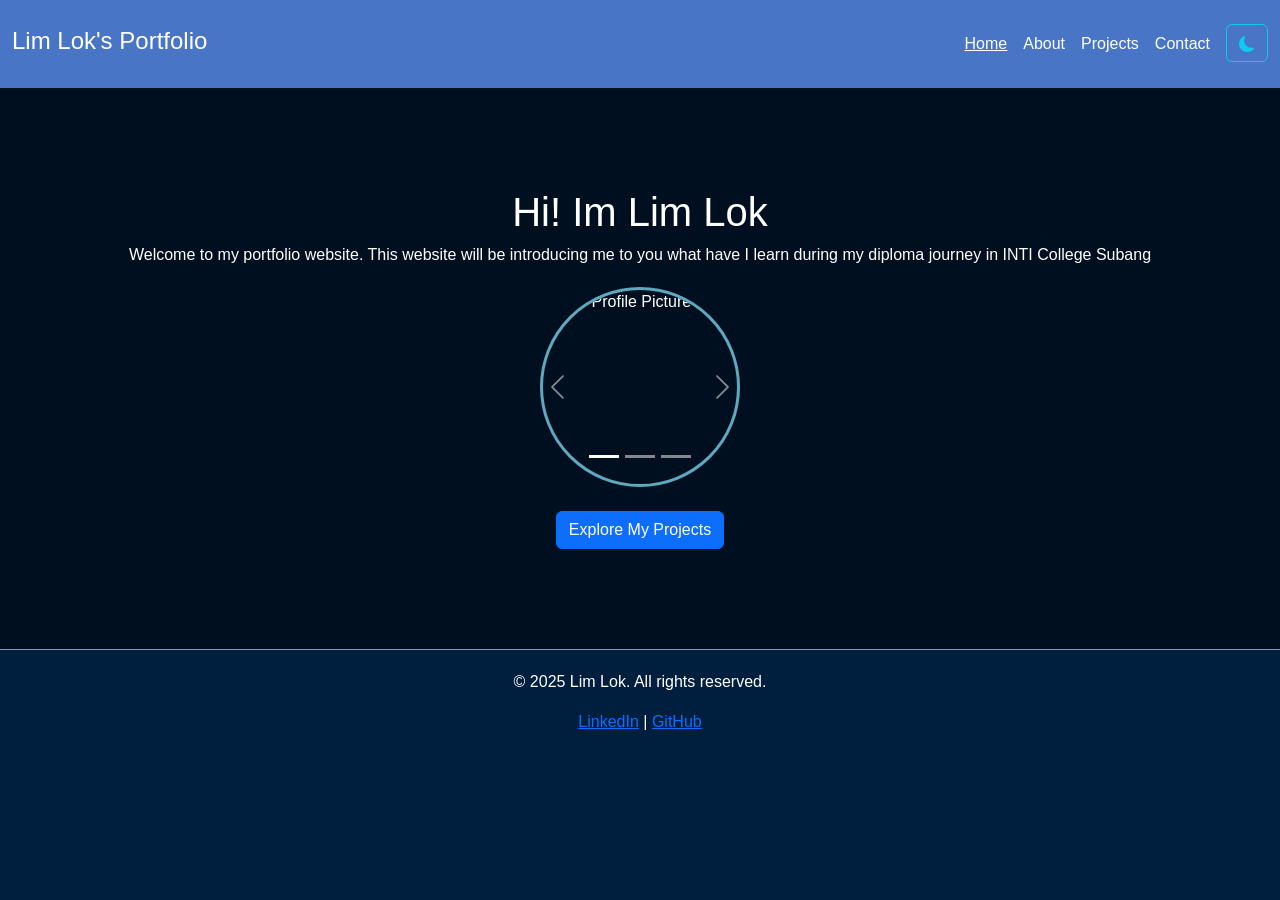
==== index.html @ db5917b4 "Website" ====
<!DOCTYPE html>
<html lang="en">
<head>
    <meta charset="UTF-8">
    <meta name="viewport" content="width=device-width, initial-scale=1.0">
    <title>Lim Lok - Portfolio</title>
    <link href="https://cdn.jsdelivr.net/npm/bootstrap@5.3.3/dist/css/bootstrap.min.css" rel="stylesheet">
    <link rel="stylesheet" href="css/styles.css">
</head>
<body>
    <header>
        <nav class="navbar navbar-expand-lg navbar-dark">
            <div class="container-fluid">
                <a class="navbar-brand" href="index.html"><p style="font-family: Impact, Haettenschweiler, 'Arial Narrow Bold', sans-serif; font-size: larger; margin-top:10px">Lim Lok's Portfolio</p></a>
                <button class="navbar-toggler" type="button" data-bs-toggle="collapse" data-bs-target="#navbarNav" aria-controls="navbarNav" aria-expanded="false" aria-label="Toggle navigation">
                    <span class="navbar-toggler-icon"></span>
                </button>
                <div class="collapse navbar-collapse" id="navbarNav">
                    <ul class="navbar-nav ms-auto">
                        <li class="nav-item"><a class="nav-link active" href="index.html"><u>Home</u></a></li>
                        <li class="nav-item"><a class="nav-link" href="about.html">About</a></li>
                        <li class="nav-item"><a class="nav-link" href="projects.html">Projects</a></li>
                        <li class="nav-item"><a class="nav-link" href="contact.html">Contact</a></li>
                        <li class="nav-item">
                            <button id="theme-toggle" class="btn btn-outline-info ms-2">
                                <svg class="theme-icon-sun" xmlns="http://www.w3.org/2000/svg" width="16" height="16" fill="currentColor" class="bi bi-sun-fill" viewBox="0 0 16 16">
                                    <path d="M8 12a4 4 0 1 0 0-8 4 4 0 0 0 0 8M8 0a.5.5 0 0 1 .5.5v2a.5.5 0 0 1-1 0v-2A.5.5 0 0 1 8 0m0 13a.5.5 0 0 1 .5.5v2a.5.5 0 0 1-1 0v-2A.5.5 0 0 1 8 13m-5-6.5a.5.5 0 0 1 .5-.5h2a.5.5 0 0 1 0 1h-2a.5.5 0 0 1-.5-.5m10 0a.5.5 0 0 1 .5-.5h2a.5.5 0 0 1 0 1h-2a.5.5 0 0 1-.5-.5m-10 5.196a.5.5 0 0 1 .5-.5h2a.5.5 0 0 1 0 1h-2a.5.5 0 0 1-.5-.5m10 0a.5.5 0 0 1 .5-.5h2a.5.5 0 0 1 0 1h-2a.5.5 0 0 1-.5-.5m-6.854-10.46a.5.5 0 0 1 .5-.5h2a.5.5 0 0 1 0 1h-2a.5.5 0 0 1-.5-.5m10 0a.5.5 0 0 1 .5-.5h2a.5.5 0 0 1 0 1h-2a.5.5 0 0 1-.5-.5"/>
                                </svg>
                                
                                <svg class="theme-icon-moon" xmlns="http://www.w3.org/2000/svg" width="16" height="16" fill="currentColor" class="bi bi-moon-fill" viewBox="0 0 16 16">
                                    <path d="M6 .278a.77.77 0 0 1 .08.858 7.2 7.2 0 0 0-.878 3.46c0 4.021 3.278 7.277 7.318 7.277.527 0 1.04-.055 1.533-.16a.79.79 0 0 1 .81.316.73.73 0 0 1-.031.893A8.35 8.35 0 0 1 8.344 16C3.734 16 0 12.286 0 7.71 0 4.266 2.114 1.312 5.124.06A.75.75 0 0 1 6 .278"/>
                                </svg>
                            </button>
                        </li>
                    </ul>
                </div>
            </div>
        </nav>
    </header>

    <main>
        <section class="hero text-center">
            <div class="container">
                <div class="typing-text">
                    <h1 class="text" style="color: white">Hi! Im Lim Lok</h1> 
                </div>

                <p style="color: white">Welcome to my portfolio website. This website will be introducing me to you what have I learn during my diploma journey in INTI College Subang</p>
                <div id="profileCarousel" class="carousel slide profile-carousel" data-bs-ride="carousel">
                    
                    <div class="carousel-indicators">
                        <button type="button" data-bs-target="#profileCarousel" data-bs-slide-to="0" class="active" aria-current="true" aria-label="Slide 1"></button>
                        <button type="button" data-bs-target="#profileCarousel" data-bs-slide-to="1" aria-label="Slide 2"></button>
                        <button type="button" data-bs-target="#profileCarousel" data-bs-slide-to="2" aria-label="Slide 3"></button>
                    </div>

                    <div class="carousel-inner">
                        <div class="carousel-item active">
                            <img src="https://i.imgur.com/SQGsjd0.jpeg" class="d-block w-100" alt="Profile Picture 1">
                        </div>
                        <div class="carousel-item">
                            <img src="https://i.imgur.com/09sN4PH.jpeg" class="d-block w-100" alt="Profile Picture 2">
                        </div>
                        <div class="carousel-item">
                            <img src="https://i.imgur.com/Ea6IGcU.jpeg" class="d-block w-100" alt="Profile Picture 3">
                        </div>
                    </div>
                    
                    <button class="carousel-control-prev" type="button" data-bs-target="#profileCarousel" data-bs-slide="prev">
                        <span class="carousel-control-prev-icon" aria-hidden="true"></span>
                        <span class="visually-hidden">Previous</span>
                    </button>
                    <button class="carousel-control-next" type="button" data-bs-target="#profileCarousel" data-bs-slide="next">
                        <span class="carousel-control-next-icon" aria-hidden="true"></span>
                        <span class="visually-hidden">Next</span>
                    </button>
                </div><br>
                <a href="projects.html" class="btn btn-primary">Explore My Projects</a>
            </div>
        </section>
    </main>

    <footer class="text-center">
        <p>&copy; 2025 Lim Lok. All rights reserved.</p>
        <a href="https://www.linkedin.com/in/lim-lok-90b892341/" target="_blank">LinkedIn</a> | <a href="https://github.com/ziczaczack" target="_blank">GitHub</a>
    </footer>

    <button id="back-to-top" class="btn btn-secondary">↑</button>

    <script src="https://cdn.jsdelivr.net/npm/bootstrap@5.3.3/dist/js/bootstrap.bundle.min.js"></script>
    <script src="js/script.js"></script>
</body>
</html>
---- css/styles.css ----
:root {
    --bg-color: #001F3F;
    --text-color: rgb(255, 255, 255);
    --accent-color: #5fa8be; 
    --card-border: 1px solid var(--accent-color);
    --nav-color: #4975c7;
}

body.light-mode {
    --bg-color: #8fbbcf; 
    --text-color: #000405; 
    --accent-color: #7e529e; 
    --card-border: #DDDDDD; 
    --nav-color: #a9bbdd;
}

/* Global Styles */
body {
    background-color: var(--bg-color); 
    color: var(--text-color);
    font-family: 'Roboto', sans-serif;
    margin: 0;
    padding: 0;
}

.navbar {
    background-color: var(--nav-color);
}

.navbar-brand {
    color: var(--text-color); 
}

.nav-link {
    color: var(--text-color); 
    transition: color 0.3s;
}

.nav-link:hover {
    color: var(--accent-color);
}

/* Theme Toggle Button */
#theme-toggle svg {
    width: 1em;
    height: 1em;
    vertical-align: middle;
}

.theme-icon-sun {
    display: none;
}
.theme-icon-moon {
    display: inline-block;
}


body.light-mode .theme-icon-sun {
    display: inline-block; 
}
body.light-mode .theme-icon-moon {
    display: none; 
}

/* Hero Section */
.hero {
    background: linear-gradient(rgba(0, 0, 0, 0.5), rgba(0, 0, 0, 0.5)), url('https://wallpapers.com/images/featured/cyber-background-qrvi98v4g2ezuomr.jpg') no-repeat center center/cover; 
    padding: 100px 0;
    animation: fadeIn 1s ease-in;
}

@keyframes fadeIn {
    from { opacity: 0; }
    to { opacity: 1; }
}

.hero h1 {
    display: inline-block; 
}

/* Typing Animation */
.text {
    display: inline-block; 
    font-size: 2.5rem;
    height: 2.5rem; 
    width: 100%;
    white-space: nowrap;
    overflow: hidden;
    animation: typing 2s steps(15), cursor .4s step-end infinite alternate;
}

@keyframes cursor {
    50% { border-color: transparent; }
}

@keyframes typing {
    from { width: 0 }
}

.profile-carousel {
    width: 200px; 
    height: 200px;
    margin-top: 20px;
    
    margin-left: auto;
    margin-right: auto;

    border-radius: 50%; 
    overflow: hidden; 
    border: 3px solid var(--accent-color); 
}


/*About card styles*/
.card {
    color: var(--text-color);
    background-color: var(--bg-color);
    border: 1px solid var(--accent-color);
    transition: transform 0.3s, box-shadow 0.3s;
}

.card:hover {
    transform: scale(1.05);
    box-shadow: 0 0 10px var(--accent-color);
}

.skill-icons {
    margin-top: 15px;  
}

.skill-icons img {
    height: 35px;        
    width: auto;        
    margin-right: 15px;  
    margin-bottom: 10px; 
    
    transition: transform 0.2s ease; 
}

.skill-icons img:hover {
    transform: scale(1.15); 
}

/* Projects Grid */
.projects .row {
    display: grid;
    grid-template-columns: repeat(auto-fit, minmax(250px, 1fr));
    gap: 20px;
}

/* Resume Section */
.resume-iframe-container {
    border: 1px solid var(--accent-color);
    border-radius: 5px;
    height: 600px;
    overflow: hidden; 
}

.resume-iframe-container iframe {
    width: 100%;
    height: 100%;
    border: none;
}


/* Footer */
footer {
    background-color: var(--bg-color);
    padding: 20px;
    border-top: 1px solid var(--accent-color);
}

/* Back to Top Button */
#back-to-top {
    position: fixed;
    bottom: 20px;
    right: 20px;
    background-color: var(--accent-color);
    color: var(--bg-color);
    opacity: 0;
    visibility: hidden;
    transition: opacity 0.5s, visibility 0.5s;
}

#back-to-top.show {
    opacity: 1;
    visibility: visible;
}
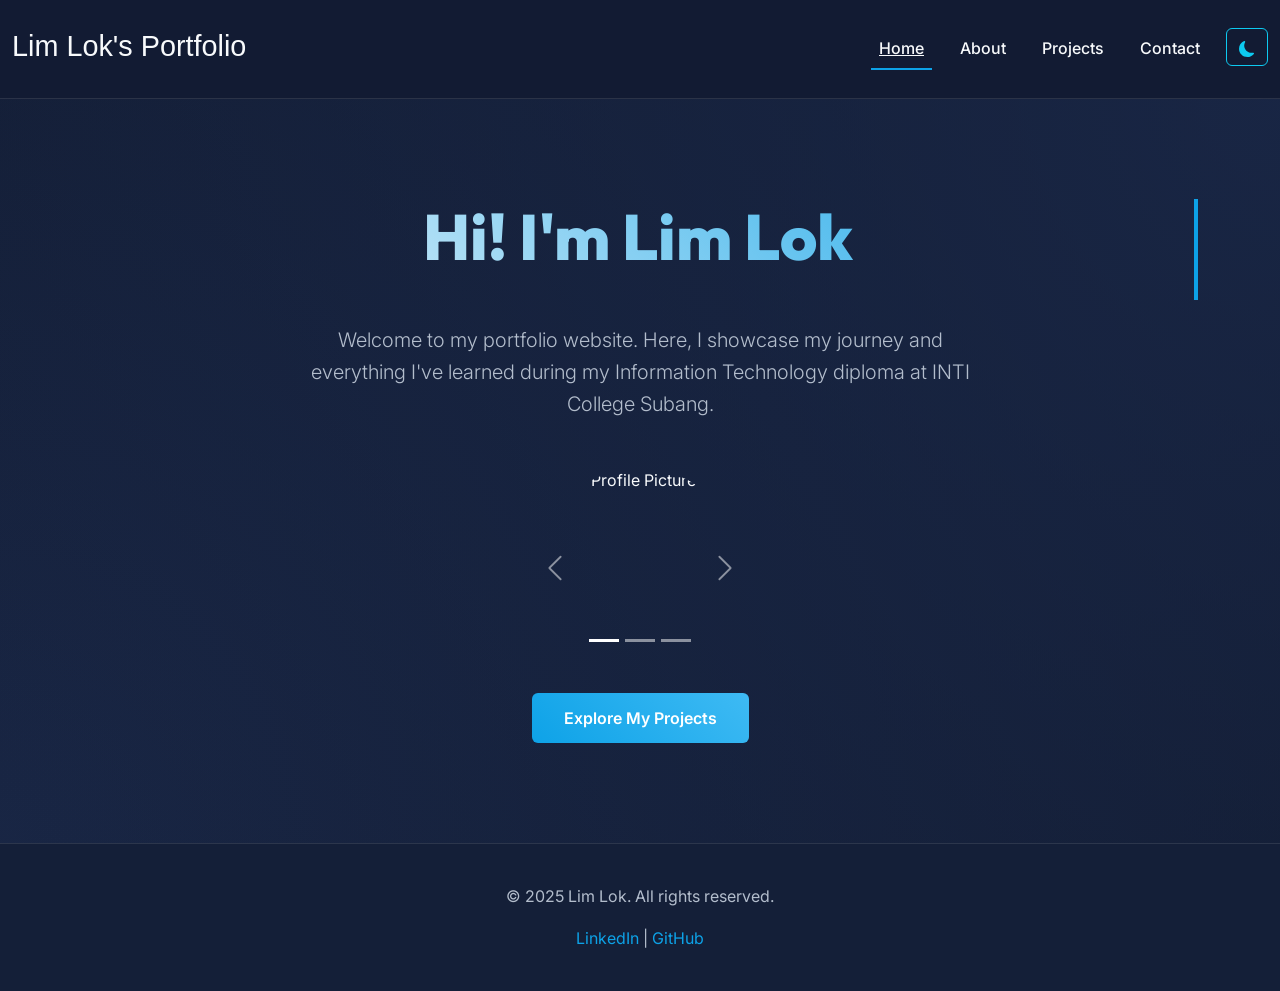
==== commit 7694184c: "Enhanced" ====
--- a/index.html
+++ b/index.html
@@ -1,18 +1,30 @@
 <!DOCTYPE html>
 <html lang="en">
+
 <head>
     <meta charset="UTF-8">
     <meta name="viewport" content="width=device-width, initial-scale=1.0">
     <title>Lim Lok - Portfolio</title>
+    <link rel="preconnect" href="https://fonts.googleapis.com">
+    <link rel="preconnect" href="https://fonts.gstatic.com" crossorigin>
+    <link
+        href="https://fonts.googleapis.com/css2?family=Inter:wght@400;500;600&family=Outfit:wght@400;600;700&display=swap"
+        rel="stylesheet">
     <link href="https://cdn.jsdelivr.net/npm/bootstrap@5.3.3/dist/css/bootstrap.min.css" rel="stylesheet">
     <link rel="stylesheet" href="css/styles.css">
 </head>
+
 <body>
     <header>
         <nav class="navbar navbar-expand-lg navbar-dark">
             <div class="container-fluid">
-                <a class="navbar-brand" href="index.html"><p style="font-family: Impact, Haettenschweiler, 'Arial Narrow Bold', sans-serif; font-size: larger; margin-top:10px">Lim Lok's Portfolio</p></a>
-                <button class="navbar-toggler" type="button" data-bs-toggle="collapse" data-bs-target="#navbarNav" aria-controls="navbarNav" aria-expanded="false" aria-label="Toggle navigation">
+                <a class="navbar-brand" href="index.html">
+                    <p
+                        style="font-family: Impact, Haettenschweiler, 'Arial Narrow Bold', sans-serif; font-size: larger; margin-top:10px">
+                        Lim Lok's Portfolio</p>
+                </a>
+                <button class="navbar-toggler" type="button" data-bs-toggle="collapse" data-bs-target="#navbarNav"
+                    aria-controls="navbarNav" aria-expanded="false" aria-label="Toggle navigation">
                     <span class="navbar-toggler-icon"></span>
                 </button>
                 <div class="collapse navbar-collapse" id="navbarNav">
@@ -23,12 +35,16 @@
                         <li class="nav-item"><a class="nav-link" href="contact.html">Contact</a></li>
                         <li class="nav-item">
                             <button id="theme-toggle" class="btn btn-outline-info ms-2">
-                                <svg class="theme-icon-sun" xmlns="http://www.w3.org/2000/svg" width="16" height="16" fill="currentColor" class="bi bi-sun-fill" viewBox="0 0 16 16">
-                                    <path d="M8 12a4 4 0 1 0 0-8 4 4 0 0 0 0 8M8 0a.5.5 0 0 1 .5.5v2a.5.5 0 0 1-1 0v-2A.5.5 0 0 1 8 0m0 13a.5.5 0 0 1 .5.5v2a.5.5 0 0 1-1 0v-2A.5.5 0 0 1 8 13m-5-6.5a.5.5 0 0 1 .5-.5h2a.5.5 0 0 1 0 1h-2a.5.5 0 0 1-.5-.5m10 0a.5.5 0 0 1 .5-.5h2a.5.5 0 0 1 0 1h-2a.5.5 0 0 1-.5-.5m-10 5.196a.5.5 0 0 1 .5-.5h2a.5.5 0 0 1 0 1h-2a.5.5 0 0 1-.5-.5m10 0a.5.5 0 0 1 .5-.5h2a.5.5 0 0 1 0 1h-2a.5.5 0 0 1-.5-.5m-6.854-10.46a.5.5 0 0 1 .5-.5h2a.5.5 0 0 1 0 1h-2a.5.5 0 0 1-.5-.5m10 0a.5.5 0 0 1 .5-.5h2a.5.5 0 0 1 0 1h-2a.5.5 0 0 1-.5-.5"/>
+                                <svg class="theme-icon-sun" xmlns="http://www.w3.org/2000/svg" width="16" height="16"
+                                    fill="currentColor" class="bi bi-sun-fill" viewBox="0 0 16 16">
+                                    <path
+                                        d="M8 12a4 4 0 1 0 0-8 4 4 0 0 0 0 8M8 0a.5.5 0 0 1 .5.5v2a.5.5 0 0 1-1 0v-2A.5.5 0 0 1 8 0m0 13a.5.5 0 0 1 .5.5v2a.5.5 0 0 1-1 0v-2A.5.5 0 0 1 8 13m-5-6.5a.5.5 0 0 1 .5-.5h2a.5.5 0 0 1 0 1h-2a.5.5 0 0 1-.5-.5m10 0a.5.5 0 0 1 .5-.5h2a.5.5 0 0 1 0 1h-2a.5.5 0 0 1-.5-.5m-10 5.196a.5.5 0 0 1 .5-.5h2a.5.5 0 0 1 0 1h-2a.5.5 0 0 1-.5-.5m10 0a.5.5 0 0 1 .5-.5h2a.5.5 0 0 1 0 1h-2a.5.5 0 0 1-.5-.5m-6.854-10.46a.5.5 0 0 1 .5-.5h2a.5.5 0 0 1 0 1h-2a.5.5 0 0 1-.5-.5m10 0a.5.5 0 0 1 .5-.5h2a.5.5 0 0 1 0 1h-2a.5.5 0 0 1-.5-.5" />
                                 </svg>
-                                
-                                <svg class="theme-icon-moon" xmlns="http://www.w3.org/2000/svg" width="16" height="16" fill="currentColor" class="bi bi-moon-fill" viewBox="0 0 16 16">
-                                    <path d="M6 .278a.77.77 0 0 1 .08.858 7.2 7.2 0 0 0-.878 3.46c0 4.021 3.278 7.277 7.318 7.277.527 0 1.04-.055 1.533-.16a.79.79 0 0 1 .81.316.73.73 0 0 1-.031.893A8.35 8.35 0 0 1 8.344 16C3.734 16 0 12.286 0 7.71 0 4.266 2.114 1.312 5.124.06A.75.75 0 0 1 6 .278"/>
+
+                                <svg class="theme-icon-moon" xmlns="http://www.w3.org/2000/svg" width="16" height="16"
+                                    fill="currentColor" class="bi bi-moon-fill" viewBox="0 0 16 16">
+                                    <path
+                                        d="M6 .278a.77.77 0 0 1 .08.858 7.2 7.2 0 0 0-.878 3.46c0 4.021 3.278 7.277 7.318 7.277.527 0 1.04-.055 1.533-.16a.79.79 0 0 1 .81.316.73.73 0 0 1-.031.893A8.35 8.35 0 0 1 8.344 16C3.734 16 0 12.286 0 7.71 0 4.266 2.114 1.312 5.124.06A.75.75 0 0 1 6 .278" />
                                 </svg>
                             </button>
                         </li>
@@ -41,17 +57,21 @@
     <main>
         <section class="hero text-center">
             <div class="container">
-                <div class="typing-text">
-                    <h1 class="text" style="color: white">Hi! Im Lim Lok</h1> 
+                <div class="typing-text mb-4">
+                    <h1 class="display-3">Hi! I'm Lim Lok</h1>
                 </div>
 
-                <p style="color: white">Welcome to my portfolio website. This website will be introducing me to you what have I learn during my diploma journey in INTI College Subang</p>
+                <p class="lead mb-5">Welcome to my portfolio website. Here, I showcase my journey and everything I've
+                    learned during my Information Technology diploma at INTI College Subang.</p>
                 <div id="profileCarousel" class="carousel slide profile-carousel" data-bs-ride="carousel">
-                    
+
                     <div class="carousel-indicators">
-                        <button type="button" data-bs-target="#profileCarousel" data-bs-slide-to="0" class="active" aria-current="true" aria-label="Slide 1"></button>
-                        <button type="button" data-bs-target="#profileCarousel" data-bs-slide-to="1" aria-label="Slide 2"></button>
-                        <button type="button" data-bs-target="#profileCarousel" data-bs-slide-to="2" aria-label="Slide 3"></button>
+                        <button type="button" data-bs-target="#profileCarousel" data-bs-slide-to="0" class="active"
+                            aria-current="true" aria-label="Slide 1"></button>
+                        <button type="button" data-bs-target="#profileCarousel" data-bs-slide-to="1"
+                            aria-label="Slide 2"></button>
+                        <button type="button" data-bs-target="#profileCarousel" data-bs-slide-to="2"
+                            aria-label="Slide 3"></button>
                     </div>
 
                     <div class="carousel-inner">
@@ -65,12 +85,14 @@
                             <img src="https://i.imgur.com/Ea6IGcU.jpeg" class="d-block w-100" alt="Profile Picture 3">
                         </div>
                     </div>
-                    
-                    <button class="carousel-control-prev" type="button" data-bs-target="#profileCarousel" data-bs-slide="prev">
+
+                    <button class="carousel-control-prev" type="button" data-bs-target="#profileCarousel"
+                        data-bs-slide="prev">
                         <span class="carousel-control-prev-icon" aria-hidden="true"></span>
                         <span class="visually-hidden">Previous</span>
                     </button>
-                    <button class="carousel-control-next" type="button" data-bs-target="#profileCarousel" data-bs-slide="next">
+                    <button class="carousel-control-next" type="button" data-bs-target="#profileCarousel"
+                        data-bs-slide="next">
                         <span class="carousel-control-next-icon" aria-hidden="true"></span>
                         <span class="visually-hidden">Next</span>
                     </button>
@@ -82,7 +104,8 @@
 
     <footer class="text-center">
         <p>&copy; 2025 Lim Lok. All rights reserved.</p>
-        <a href="https://www.linkedin.com/in/lim-lok-90b892341/" target="_blank">LinkedIn</a> | <a href="https://github.com/ziczaczack" target="_blank">GitHub</a>
+        <a href="https://www.linkedin.com/in/lim-lok-90b892341/" target="_blank">LinkedIn</a> | <a
+            href="https://github.com/ziczaczack" target="_blank">GitHub</a>
     </footer>
 
     <button id="back-to-top" class="btn btn-secondary">↑</button>
@@ -90,4 +113,5 @@
     <script src="https://cdn.jsdelivr.net/npm/bootstrap@5.3.3/dist/js/bootstrap.bundle.min.js"></script>
     <script src="js/script.js"></script>
 </body>
+
 </html>
--- a/css/styles.css
+++ b/css/styles.css
@@ -1,43 +1,116 @@
 :root {
-    --bg-color: #001F3F;
-    --text-color: rgb(255, 255, 255);
-    --accent-color: #5fa8be; 
-    --card-border: 1px solid var(--accent-color);
-    --nav-color: #4975c7;
+    /* Color Palette - Dark Mode (Default) */
+    --bg-primary: hsl(222, 47%, 11%);
+    --bg-secondary: hsl(222, 47%, 15%);
+    --bg-accent: hsla(222, 47%, 20%, 0.8);
+
+    --text-primary: hsl(210, 40%, 98%);
+    --text-secondary: hsl(215, 20%, 75%);
+
+    --accent: hsl(199, 89%, 48%);
+    --accent-glow: hsla(199, 89%, 48%, 0.5);
+
+    --glass-bg: hsla(222, 47%, 15%, 0.7);
+    --glass-border: hsla(210, 40%, 98%, 0.1);
+
+    --card-shadow: 0 8px 32px 0 rgba(0, 0, 0, 0.37);
+    --transition: all 0.3s cubic-bezier(0.4, 0, 0.2, 1);
 }
 
 body.light-mode {
-    --bg-color: #8fbbcf; 
-    --text-color: #000405; 
-    --accent-color: #7e529e; 
-    --card-border: #DDDDDD; 
-    --nav-color: #a9bbdd;
+    --bg-primary: hsl(210, 40%, 98%);
+    --bg-secondary: hsl(210, 40%, 95%);
+    --bg-accent: hsla(210, 40%, 90%, 0.8);
+
+    --text-primary: hsl(222, 47%, 11%);
+    --text-secondary: hsl(222, 47%, 25%);
+
+    --accent: hsl(262, 52%, 47%);
+    --accent-glow: hsla(262, 52%, 47%, 0.3);
+
+    --glass-bg: hsla(210, 40%, 98%, 0.7);
+    --glass-border: hsla(222, 47%, 11%, 0.1);
+
+    --card-shadow: 0 8px 32px 0 rgba(31, 38, 135, 0.1);
 }
 
 /* Global Styles */
 body {
-    background-color: var(--bg-color); 
-    color: var(--text-color);
-    font-family: 'Roboto', sans-serif;
+    background-color: var(--bg-primary);
+    color: var(--text-primary);
+    font-family: 'Inter', sans-serif;
+    line-height: 1.6;
     margin: 0;
     padding: 0;
 }
 
+.glass-panel {
+    background: var(--glass-bg);
+    backdrop-filter: blur(10px);
+    -webkit-backdrop-filter: blur(10px);
+    border: 1px solid var(--glass-border);
+    border-radius: 20px;
+    box-shadow: var(--card-shadow);
+}
+
+.text-gradient {
+    background: linear-gradient(45deg, var(--text-primary), var(--accent));
+    -webkit-background-clip: text;
+    background-clip: text;
+    -webkit-text-fill-color: transparent;
+}
+
+h1,
+h2,
+h3,
+h4,
+h5,
+h6 {
+    font-family: 'Outfit', sans-serif;
+    font-weight: 700;
+}
+
 .navbar {
-    background-color: var(--nav-color);
+    background-color: var(--glass-bg);
+    backdrop-filter: blur(10px);
+    -webkit-backdrop-filter: blur(10px);
+    border-bottom: 1px solid var(--glass-border);
+    position: sticky;
+    top: 0;
+    z-index: 1000;
 }
 
 .navbar-brand {
-    color: var(--text-color); 
+    color: var(--text-primary) !important;
+    font-size: 1.5rem;
 }
 
 .nav-link {
-    color: var(--text-color); 
-    transition: color 0.3s;
+    color: var(--text-primary) !important;
+    font-weight: 500;
+    margin: 0 10px;
+    position: relative;
+    transition: var(--transition);
+}
+
+.nav-link::after {
+    content: '';
+    position: absolute;
+    width: 0;
+    height: 2px;
+    bottom: 0;
+    left: 0;
+    background-color: var(--accent);
+    transition: var(--transition);
+}
+
+.nav-link:hover::after,
+.nav-link.active::after {
+    width: 100%;
 }
 
 .nav-link:hover {
-    color: var(--accent-color);
+    color: var(--accent) !important;
 }
 
 /* Theme Toggle Button */
@@ -50,110 +123,190 @@
 .theme-icon-sun {
     display: none;
 }
+
 .theme-icon-moon {
     display: inline-block;
 }
 
 
 body.light-mode .theme-icon-sun {
-    display: inline-block; 
-}
+    display: inline-block;
+}
+
 body.light-mode .theme-icon-moon {
-    display: none; 
+    display: none;
 }
 
 /* Hero Section */
 .hero {
-    background: linear-gradient(rgba(0, 0, 0, 0.5), rgba(0, 0, 0, 0.5)), url('https://wallpapers.com/images/featured/cyber-background-qrvi98v4g2ezuomr.jpg') no-repeat center center/cover; 
+    min-height: 80vh;
+    display: flex;
+    align-items: center;
+    background: radial-gradient(circle at top right, var(--bg-accent), transparent),
+        radial-gradient(circle at bottom left, var(--bg-accent), transparent),
+        var(--bg-primary);
+    position: relative;
+    overflow: hidden;
     padding: 100px 0;
-    animation: fadeIn 1s ease-in;
-}
-
-@keyframes fadeIn {
-    from { opacity: 0; }
-    to { opacity: 1; }
+}
+
+.hero::before {
+    content: '';
+    position: absolute;
+    top: 0;
+    left: 0;
+    right: 0;
+    bottom: 0;
+    background: url('https://wallpapers.com/images/featured/cyber-background-qrvi98v4g2ezuomr.jpg') no-repeat center center/cover;
+    opacity: 0.2;
+    z-index: 0;
+}
+
+.hero .container {
+    position: relative;
+    z-index: 1;
 }
 
 .hero h1 {
-    display: inline-block; 
+    font-size: 4rem;
+    margin-bottom: 1.5rem;
+    background: linear-gradient(45deg, var(--text-primary), var(--accent));
+    -webkit-background-clip: text;
+    -webkit-text-fill-color: transparent;
+    font-weight: 800;
+}
+
+.hero p {
+    font-size: 1.25rem;
+    color: var(--text-secondary);
+    max-width: 700px;
+    margin: 0 auto 2rem;
 }
 
 /* Typing Animation */
-.text {
-    display: inline-block; 
-    font-size: 2.5rem;
-    height: 2.5rem; 
-    width: 100%;
+.typing-text {
+    border-right: 4px solid var(--accent);
     white-space: nowrap;
     overflow: hidden;
-    animation: typing 2s steps(15), cursor .4s step-end infinite alternate;
-}
-
-@keyframes cursor {
-    50% { border-color: transparent; }
+    width: 0;
+    margin: 0 auto;
+    animation: typing 3.5s steps(20) forwards, blink-caret 0.75s step-end infinite;
 }
 
 @keyframes typing {
-    from { width: 0 }
+    from {
+        width: 0
+    }
+
+    to {
+        width: 100%
+    }
+}
+
+@keyframes blink-caret {
+
+    from,
+    to {
+        border-color: transparent
+    }
+
+    50% {
+        border-color: var(--accent)
+    }
 }
 
 .profile-carousel {
-    width: 200px; 
+    width: 200px;
     height: 200px;
     margin-top: 20px;
-    
+
     margin-left: auto;
     margin-right: auto;
 
-    border-radius: 50%; 
-    overflow: hidden; 
-    border: 3px solid var(--accent-color); 
-}
-
-
-/*About card styles*/
+    border-radius: 50%;
+    overflow: hidden;
+    border: 3px solid var(--accent-color);
+}
+
+
+/* Card Styles */
 .card {
-    color: var(--text-color);
-    background-color: var(--bg-color);
-    border: 1px solid var(--accent-color);
-    transition: transform 0.3s, box-shadow 0.3s;
+    background: var(--glass-bg);
+    backdrop-filter: blur(10px);
+    -webkit-backdrop-filter: blur(10px);
+    border: 1px solid var(--glass-border);
+    border-radius: 16px;
+    color: var(--text-primary);
+    transition: var(--transition);
+    overflow: hidden;
 }
 
 .card:hover {
+    transform: translateY(-10px);
+    border-color: var(--accent);
+    box-shadow: 0 10px 30px var(--accent-glow);
+}
+
+.card-img-top {
+    transition: var(--transition);
+}
+
+.card:hover .card-img-top {
     transform: scale(1.05);
-    box-shadow: 0 0 10px var(--accent-color);
+}
+
+/* About Section */
+.about h2 {
+    margin-bottom: 2rem;
+    position: relative;
+    display: inline-block;
+}
+
+.about h2::after {
+    content: '';
+    position: absolute;
+    width: 60%;
+    height: 4px;
+    background: var(--accent);
+    bottom: -10px;
+    left: 0;
+    border-radius: 2px;
+}
+
+.about p {
+    font-size: 1.1rem;
+    color: var(--text-secondary);
 }
 
 .skill-icons {
-    margin-top: 15px;  
+    display: flex;
+    flex-wrap: wrap;
+    gap: 1.5rem;
+    margin-top: 1.5rem;
+    justify-content: center;
 }
 
 .skill-icons img {
-    height: 35px;        
-    width: auto;        
-    margin-right: 15px;  
-    margin-bottom: 10px; 
-    
-    transition: transform 0.2s ease; 
+    height: 45px;
+    width: auto;
+    filter: grayscale(100%);
+    transition: var(--transition);
+    opacity: 0.7;
 }
 
 .skill-icons img:hover {
-    transform: scale(1.15); 
-}
-
-/* Projects Grid */
-.projects .row {
-    display: grid;
-    grid-template-columns: repeat(auto-fit, minmax(250px, 1fr));
-    gap: 20px;
-}
-
-/* Resume Section */
+    filter: grayscale(0%);
+    opacity: 1;
+    transform: scale(1.2) rotate(5deg);
+}
+
 .resume-iframe-container {
-    border: 1px solid var(--accent-color);
-    border-radius: 5px;
+    border: 1px solid var(--glass-border);
+    border-radius: 20px;
     height: 600px;
-    overflow: hidden; 
+    overflow: hidden;
+    box-shadow: var(--card-shadow);
+    background: var(--bg-secondary);
 }
 
 .resume-iframe-container iframe {
@@ -162,24 +315,87 @@
     border: none;
 }
 
+/* Contact Section */
+.contact {
+    padding: 100px 0;
+}
+
+.contact h2 {
+    font-size: 3rem;
+    margin-bottom: 2rem;
+}
+
 
 /* Footer */
 footer {
-    background-color: var(--bg-color);
-    padding: 20px;
-    border-top: 1px solid var(--accent-color);
-}
-
-/* Back to Top Button */
+    background-color: var(--bg-secondary);
+    padding: 40px 0;
+    border-top: 1px solid var(--glass-border);
+    color: var(--text-secondary);
+}
+
+footer a {
+    color: var(--accent);
+    text-decoration: none;
+    transition: var(--transition);
+}
+
+footer a:hover {
+    color: var(--text-primary);
+}
+
+.text-gradient {
+    background: linear-gradient(45deg, var(--text-primary), var(--accent));
+    -webkit-background-clip: text;
+    background-clip: text;
+    -webkit-text-fill-color: transparent;
+}
+
+/* Reveal Animations */
+.reveal {
+    opacity: 0;
+    transform: translateY(30px);
+    transition: all 0.8s ease-out;
+}
+
+.reveal.active {
+    opacity: 1;
+    transform: translateY(0);
+}
+
+/* Button Refinement */
+.btn-primary {
+    background: linear-gradient(45deg, var(--accent), hsl(199, 89%, 60%));
+    border: none;
+    font-weight: 600;
+    padding: 0.8rem 2rem;
+    transition: var(--transition);
+}
+
+.btn-primary:hover {
+    transform: translateY(-3px);
+    box-shadow: 0 10px 20px var(--accent-glow);
+    background: linear-gradient(45deg, hsl(199, 89%, 60%), var(--accent));
+}
+
 #back-to-top {
     position: fixed;
-    bottom: 20px;
-    right: 20px;
-    background-color: var(--accent-color);
-    color: var(--bg-color);
+    bottom: 30px;
+    right: 30px;
+    width: 50px;
+    height: 50px;
+    border-radius: 50%;
+    background-color: var(--accent);
+    color: white;
+    border: none;
+    box-shadow: 0 4px 12px rgba(0, 0, 0, 0.2);
+    display: flex;
+    align-items: center;
+    justify-content: center;
+    font-size: 1.5rem;
     opacity: 0;
     visibility: hidden;
-    transition: opacity 0.5s, visibility 0.5s;
+    transition: var(--transition);
 }
 
 #back-to-top.show {
@@ -187,3 +403,8 @@
     visibility: visible;
 }
 
+#back-to-top:hover {
+    transform: scale(1.1);
+    background-color: var(--text-primary);
+    color: var(--bg-primary);
+}
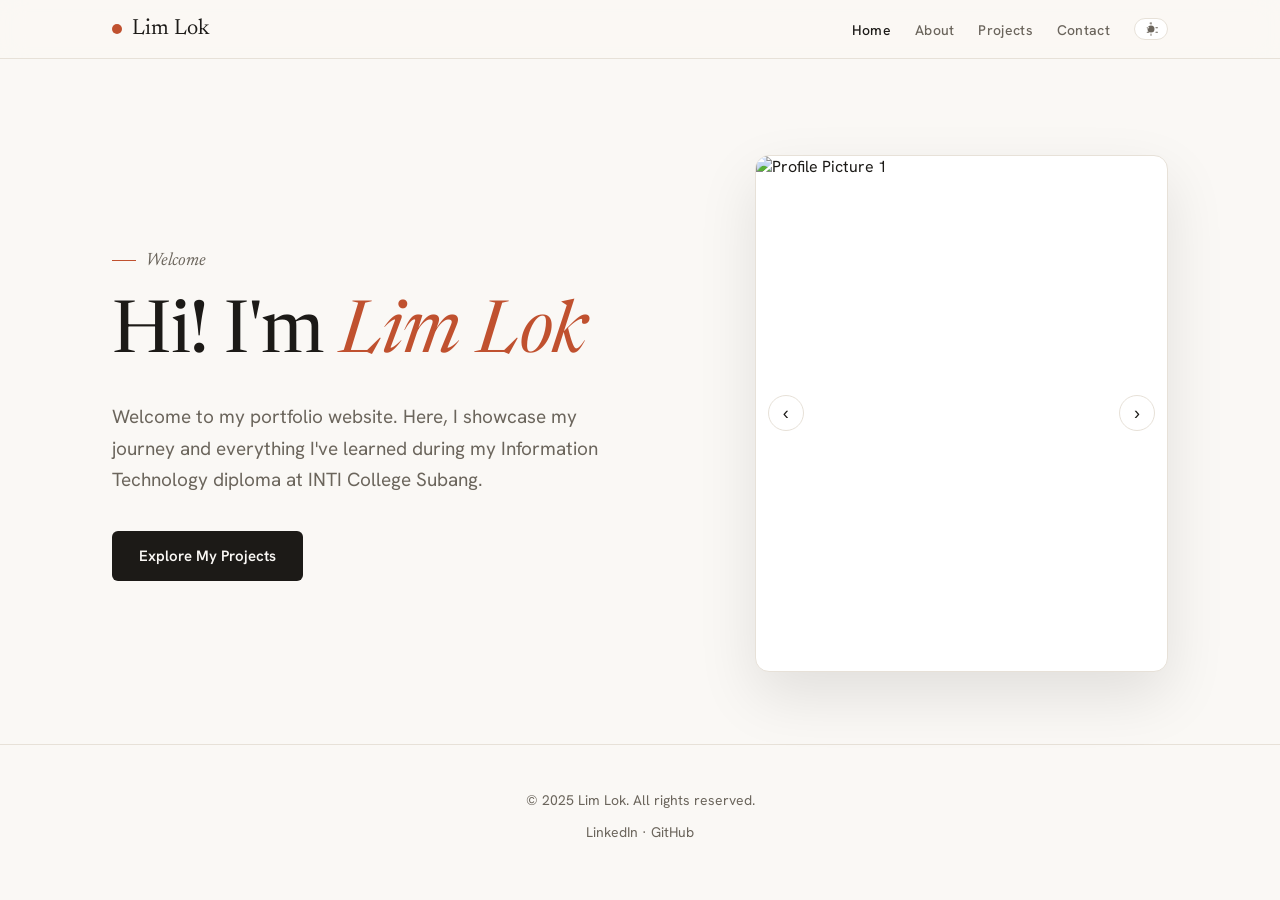
==== commit 7bad2d8b: "Rebuild index.html with new design system" ====
--- a/index.html
+++ b/index.html
@@ -1,117 +1,67 @@
 <!DOCTYPE html>
 <html lang="en">
-
 <head>
     <meta charset="UTF-8">
     <meta name="viewport" content="width=device-width, initial-scale=1.0">
     <title>Lim Lok - Portfolio</title>
     <link rel="preconnect" href="https://fonts.googleapis.com">
     <link rel="preconnect" href="https://fonts.gstatic.com" crossorigin>
-    <link
-        href="https://fonts.googleapis.com/css2?family=Inter:wght@400;500;600&family=Outfit:wght@400;600;700&display=swap"
-        rel="stylesheet">
-    <link href="https://cdn.jsdelivr.net/npm/bootstrap@5.3.3/dist/css/bootstrap.min.css" rel="stylesheet">
+    <link href="https://fonts.googleapis.com/css2?family=Hanken+Grotesk:wght@400;500;600&family=Newsreader:ital,wght@0,400;0,500;1,400&display=swap" rel="stylesheet">
     <link rel="stylesheet" href="css/styles.css">
 </head>
-
 <body>
-    <header>
-        <nav class="navbar navbar-expand-lg navbar-dark">
-            <div class="container-fluid">
-                <a class="navbar-brand" href="index.html">
-                    <p
-                        style="font-family: Impact, Haettenschweiler, 'Arial Narrow Bold', sans-serif; font-size: larger; margin-top:10px">
-                        Lim Lok's Portfolio</p>
-                </a>
-                <button class="navbar-toggler" type="button" data-bs-toggle="collapse" data-bs-target="#navbarNav"
-                    aria-controls="navbarNav" aria-expanded="false" aria-label="Toggle navigation">
-                    <span class="navbar-toggler-icon"></span>
+    <header class="site-header">
+        <nav class="nav">
+            <a href="index.html" class="nav-brand">Lim Lok</a>
+            <div class="nav-right">
+                <ul class="nav-links">
+                    <li><a href="index.html" class="active">Home</a></li>
+                    <li><a href="about.html">About</a></li>
+                    <li><a href="projects.html">Projects</a></li>
+                    <li><a href="contact.html">Contact</a></li>
+                </ul>
+                <button id="theme-toggle" class="theme-toggle" aria-label="Toggle theme">
+                    <svg class="icon-sun" xmlns="http://www.w3.org/2000/svg" width="16" height="16" viewBox="0 0 16 16" fill="currentColor"><path d="M8 12a4 4 0 1 0 0-8 4 4 0 0 0 0 8M8 0a.5.5 0 0 1 .5.5v2a.5.5 0 0 1-1 0v-2A.5.5 0 0 1 8 0m0 13a.5.5 0 0 1 .5.5v2a.5.5 0 0 1-1 0v-2A.5.5 0 0 1 8 13m-5-6.5a.5.5 0 0 1 .5-.5h2a.5.5 0 0 1 0 1h-2a.5.5 0 0 1-.5-.5m10 0a.5.5 0 0 1 .5-.5h2a.5.5 0 0 1 0 1h-2a.5.5 0 0 1-.5-.5m-10 5.196a.5.5 0 0 1 .5-.5h2a.5.5 0 0 1 0 1h-2a.5.5 0 0 1-.5-.5m10 0a.5.5 0 0 1 .5-.5h2a.5.5 0 0 1 0 1h-2a.5.5 0 0 1-.5-.5m-6.854-10.46a.5.5 0 0 1 .5-.5h2a.5.5 0 0 1 0 1h-2a.5.5 0 0 1-.5-.5m10 0a.5.5 0 0 1 .5-.5h2a.5.5 0 0 1 0 1h-2a.5.5 0 0 1-.5-.5"/></svg>
+                    <svg class="icon-moon" xmlns="http://www.w3.org/2000/svg" width="16" height="16" viewBox="0 0 16 16" fill="currentColor"><path d="M6 .278a.77.77 0 0 1 .08.858 7.2 7.2 0 0 0-.878 3.46c0 4.021 3.278 7.277 7.318 7.277.527 0 1.04-.055 1.533-.16a.79.79 0 0 1 .81.316.73.73 0 0 1-.031.893A8.35 8.35 0 0 1 8.344 16C3.734 16 0 12.286 0 7.71 0 4.266 2.114 1.312 5.124.06A.75.75 0 0 1 6 .278"/></svg>
                 </button>
-                <div class="collapse navbar-collapse" id="navbarNav">
-                    <ul class="navbar-nav ms-auto">
-                        <li class="nav-item"><a class="nav-link active" href="index.html"><u>Home</u></a></li>
-                        <li class="nav-item"><a class="nav-link" href="about.html">About</a></li>
-                        <li class="nav-item"><a class="nav-link" href="projects.html">Projects</a></li>
-                        <li class="nav-item"><a class="nav-link" href="contact.html">Contact</a></li>
-                        <li class="nav-item">
-                            <button id="theme-toggle" class="btn btn-outline-info ms-2">
-                                <svg class="theme-icon-sun" xmlns="http://www.w3.org/2000/svg" width="16" height="16"
-                                    fill="currentColor" class="bi bi-sun-fill" viewBox="0 0 16 16">
-                                    <path
-                                        d="M8 12a4 4 0 1 0 0-8 4 4 0 0 0 0 8M8 0a.5.5 0 0 1 .5.5v2a.5.5 0 0 1-1 0v-2A.5.5 0 0 1 8 0m0 13a.5.5 0 0 1 .5.5v2a.5.5 0 0 1-1 0v-2A.5.5 0 0 1 8 13m-5-6.5a.5.5 0 0 1 .5-.5h2a.5.5 0 0 1 0 1h-2a.5.5 0 0 1-.5-.5m10 0a.5.5 0 0 1 .5-.5h2a.5.5 0 0 1 0 1h-2a.5.5 0 0 1-.5-.5m-10 5.196a.5.5 0 0 1 .5-.5h2a.5.5 0 0 1 0 1h-2a.5.5 0 0 1-.5-.5m10 0a.5.5 0 0 1 .5-.5h2a.5.5 0 0 1 0 1h-2a.5.5 0 0 1-.5-.5m-6.854-10.46a.5.5 0 0 1 .5-.5h2a.5.5 0 0 1 0 1h-2a.5.5 0 0 1-.5-.5m10 0a.5.5 0 0 1 .5-.5h2a.5.5 0 0 1 0 1h-2a.5.5 0 0 1-.5-.5" />
-                                </svg>
-
-                                <svg class="theme-icon-moon" xmlns="http://www.w3.org/2000/svg" width="16" height="16"
-                                    fill="currentColor" class="bi bi-moon-fill" viewBox="0 0 16 16">
-                                    <path
-                                        d="M6 .278a.77.77 0 0 1 .08.858 7.2 7.2 0 0 0-.878 3.46c0 4.021 3.278 7.277 7.318 7.277.527 0 1.04-.055 1.533-.16a.79.79 0 0 1 .81.316.73.73 0 0 1-.031.893A8.35 8.35 0 0 1 8.344 16C3.734 16 0 12.286 0 7.71 0 4.266 2.114 1.312 5.124.06A.75.75 0 0 1 6 .278" />
-                                </svg>
-                            </button>
-                        </li>
-                    </ul>
-                </div>
             </div>
         </nav>
     </header>
 
     <main>
-        <section class="hero text-center">
-            <div class="container">
-                <div class="typing-text mb-4">
-                    <h1 class="display-3">Hi! I'm Lim Lok</h1>
+        <section class="hero">
+            <div data-reveal>
+                <div class="hero-eyebrow">Welcome</div>
+                <h1>Hi! I'm <em>Lim Lok</em></h1>
+                <p>Welcome to my portfolio website. Here, I showcase my journey and everything I've learned during my Information Technology diploma at INTI College Subang.</p>
+                <div class="hero-actions">
+                    <a href="projects.html" class="btn btn-primary">Explore My Projects</a>
                 </div>
-
-                <p class="lead mb-5">Welcome to my portfolio website. Here, I showcase my journey and everything I've
-                    learned during my Information Technology diploma at INTI College Subang.</p>
-                <div id="profileCarousel" class="carousel slide profile-carousel" data-bs-ride="carousel">
-
-                    <div class="carousel-indicators">
-                        <button type="button" data-bs-target="#profileCarousel" data-bs-slide-to="0" class="active"
-                            aria-current="true" aria-label="Slide 1"></button>
-                        <button type="button" data-bs-target="#profileCarousel" data-bs-slide-to="1"
-                            aria-label="Slide 2"></button>
-                        <button type="button" data-bs-target="#profileCarousel" data-bs-slide-to="2"
-                            aria-label="Slide 3"></button>
+            </div>
+            <div data-reveal data-reveal-delay="120">
+                <div class="carousel" id="profile-carousel">
+                    <img src="https://i.imgur.com/SQGsjd0.jpeg" class="carousel-slide active" alt="Profile Picture 1">
+                    <img src="https://i.imgur.com/09sN4PH.jpeg" class="carousel-slide" alt="Profile Picture 2">
+                    <img src="https://i.imgur.com/Ea6IGcU.jpeg" class="carousel-slide" alt="Profile Picture 3">
+                    <button class="carousel-btn carousel-prev" aria-label="Previous slide">&#8249;</button>
+                    <button class="carousel-btn carousel-next" aria-label="Next slide">&#8250;</button>
+                    <div class="carousel-dots">
+                        <button class="carousel-dot active" aria-label="Slide 1"></button>
+                        <button class="carousel-dot" aria-label="Slide 2"></button>
+                        <button class="carousel-dot" aria-label="Slide 3"></button>
                     </div>
-
-                    <div class="carousel-inner">
-                        <div class="carousel-item active">
-                            <img src="https://i.imgur.com/SQGsjd0.jpeg" class="d-block w-100" alt="Profile Picture 1">
-                        </div>
-                        <div class="carousel-item">
-                            <img src="https://i.imgur.com/09sN4PH.jpeg" class="d-block w-100" alt="Profile Picture 2">
-                        </div>
-                        <div class="carousel-item">
-                            <img src="https://i.imgur.com/Ea6IGcU.jpeg" class="d-block w-100" alt="Profile Picture 3">
-                        </div>
-                    </div>
-
-                    <button class="carousel-control-prev" type="button" data-bs-target="#profileCarousel"
-                        data-bs-slide="prev">
-                        <span class="carousel-control-prev-icon" aria-hidden="true"></span>
-                        <span class="visually-hidden">Previous</span>
-                    </button>
-                    <button class="carousel-control-next" type="button" data-bs-target="#profileCarousel"
-                        data-bs-slide="next">
-                        <span class="carousel-control-next-icon" aria-hidden="true"></span>
-                        <span class="visually-hidden">Next</span>
-                    </button>
-                </div><br>
-                <a href="projects.html" class="btn btn-primary">Explore My Projects</a>
+                </div>
             </div>
         </section>
     </main>
 
-    <footer class="text-center">
+    <footer class="site-footer">
         <p>&copy; 2025 Lim Lok. All rights reserved.</p>
-        <a href="https://www.linkedin.com/in/lim-lok-90b892341/" target="_blank">LinkedIn</a> | <a
-            href="https://github.com/ziczaczack" target="_blank">GitHub</a>
+        <p><a href="https://www.linkedin.com/in/lim-lok-90b892341/" target="_blank">LinkedIn</a> &middot; <a href="https://github.com/ziczaczack" target="_blank">GitHub</a></p>
     </footer>
 
-    <button id="back-to-top" class="btn btn-secondary">↑</button>
+    <button id="back-to-top" aria-label="Back to top">&uarr;</button>
 
-    <script src="https://cdn.jsdelivr.net/npm/bootstrap@5.3.3/dist/js/bootstrap.bundle.min.js"></script>
-    <script src="js/script.js"></script>
+    <script src="js/main.js"></script>
 </body>
-
-</html>+</html>
--- a/css/styles.css
+++ b/css/styles.css
@@ -1,410 +1,513 @@
 :root {
-    /* Color Palette - Dark Mode (Default) */
-    --bg-primary: hsl(222, 47%, 11%);
-    --bg-secondary: hsl(222, 47%, 15%);
-    --bg-accent: hsla(222, 47%, 20%, 0.8);
-
-    --text-primary: hsl(210, 40%, 98%);
-    --text-secondary: hsl(215, 20%, 75%);
-
-    --accent: hsl(199, 89%, 48%);
-    --accent-glow: hsla(199, 89%, 48%, 0.5);
-
-    --glass-bg: hsla(222, 47%, 15%, 0.7);
-    --glass-border: hsla(210, 40%, 98%, 0.1);
-
-    --card-shadow: 0 8px 32px 0 rgba(0, 0, 0, 0.37);
-    --transition: all 0.3s cubic-bezier(0.4, 0, 0.2, 1);
-}
-
-body.light-mode {
-    --bg-primary: hsl(210, 40%, 98%);
-    --bg-secondary: hsl(210, 40%, 95%);
-    --bg-accent: hsla(210, 40%, 90%, 0.8);
-
-    --text-primary: hsl(222, 47%, 11%);
-    --text-secondary: hsl(222, 47%, 25%);
-
-    --accent: hsl(262, 52%, 47%);
-    --accent-glow: hsla(262, 52%, 47%, 0.3);
-
-    --glass-bg: hsla(210, 40%, 98%, 0.7);
-    --glass-border: hsla(222, 47%, 11%, 0.1);
-
-    --card-shadow: 0 8px 32px 0 rgba(31, 38, 135, 0.1);
-}
-
-/* Global Styles */
+  --bg: #faf8f5;
+  --surface: #ffffff;
+  --ink: #1c1a17;
+  --muted: #6b655c;
+  --line: #e7e1d8;
+  --accent: #c0512f;
+  --shadow: 0 1px 3px rgba(0, 0, 0, .06);
+}
+
+html[data-theme="dark"] {
+  --bg: #1c1a17;
+  --surface: #262320;
+  --ink: #f5f1ea;
+  --muted: #a89e8f;
+  --line: #3a352e;
+  --accent: #e07a52;
+  --shadow: 0 1px 3px rgba(0, 0, 0, .4);
+}
+
+* {
+  box-sizing: border-box;
+}
+
+html {
+  scroll-behavior: smooth;
+}
+
 body {
-    background-color: var(--bg-primary);
-    color: var(--text-primary);
-    font-family: 'Inter', sans-serif;
-    line-height: 1.6;
-    margin: 0;
-    padding: 0;
-}
-
-.glass-panel {
-    background: var(--glass-bg);
-    backdrop-filter: blur(10px);
-    -webkit-backdrop-filter: blur(10px);
-    border: 1px solid var(--glass-border);
-    border-radius: 20px;
-    box-shadow: var(--card-shadow);
-}
-
-.text-gradient {
-    background: linear-gradient(45deg, var(--text-primary), var(--accent));
-    -webkit-background-clip: text;
-    background-clip: text;
-    -webkit-text-fill-color: transparent;
-}
-
-h1,
-h2,
-h3,
-h4,
-h5,
-h6 {
-    font-family: 'Outfit', sans-serif;
-    font-weight: 700;
-}
-
-.navbar {
-    background-color: var(--glass-bg);
-    backdrop-filter: blur(10px);
-    -webkit-backdrop-filter: blur(10px);
-    border-bottom: 1px solid var(--glass-border);
-    position: sticky;
-    top: 0;
-    z-index: 1000;
-}
-
-.navbar-brand {
-    color: var(--text-primary) !important;
-    font-size: 1.5rem;
-}
-
-.nav-link {
-    color: var(--text-primary) !important;
-    font-weight: 500;
-    margin: 0 10px;
-    position: relative;
-    transition: var(--transition);
-}
-
-.nav-link::after {
-    content: '';
-    position: absolute;
-    width: 0;
-    height: 2px;
-    bottom: 0;
-    left: 0;
-    background-color: var(--accent);
-    transition: var(--transition);
-}
-
-.nav-link:hover::after,
-.nav-link.active::after {
-    width: 100%;
-}
-
-.nav-link:hover {
-    color: var(--accent) !important;
-}
-
-/* Theme Toggle Button */
-#theme-toggle svg {
-    width: 1em;
-    height: 1em;
-    vertical-align: middle;
-}
-
-.theme-icon-sun {
+  margin: 0;
+  background: var(--bg);
+  color: var(--ink);
+  font-family: 'Hanken Grotesk', system-ui, sans-serif;
+  -webkit-font-smoothing: antialiased;
+  transition: background .3s ease, color .3s ease;
+}
+
+h1, h2, h3 {
+  font-family: 'Newsreader', serif;
+  font-weight: 500;
+  margin: 0;
+}
+
+a {
+  color: inherit;
+}
+
+::selection {
+  background: var(--accent);
+  color: #fff;
+}
+
+/* Header / nav */
+.site-header {
+  position: sticky;
+  top: 0;
+  z-index: 50;
+  backdrop-filter: saturate(1.4) blur(12px);
+  background: color-mix(in srgb, var(--bg) 82%, transparent);
+  border-bottom: 1px solid var(--line);
+}
+
+.nav {
+  max-width: 1120px;
+  margin: 0 auto;
+  display: flex;
+  align-items: center;
+  justify-content: space-between;
+  gap: 24px;
+  padding: 18px 32px;
+}
+
+.nav-brand {
+  font-family: 'Newsreader', serif;
+  font-size: 22px;
+  color: var(--ink);
+  text-decoration: none;
+  display: flex;
+  align-items: center;
+  gap: 10px;
+}
+
+.nav-brand::before {
+  content: '';
+  width: 10px;
+  height: 10px;
+  border-radius: 50%;
+  background: var(--accent);
+  display: inline-block;
+}
+
+.nav-right {
+  display: flex;
+  align-items: center;
+  gap: 24px;
+}
+
+.nav-links {
+  display: flex;
+  gap: 24px;
+  align-items: center;
+  list-style: none;
+  margin: 0;
+  padding: 0;
+}
+
+.nav-links a {
+  color: var(--muted);
+  text-decoration: none;
+  font-size: 14px;
+  font-weight: 500;
+  letter-spacing: .3px;
+  transition: color .2s ease;
+}
+
+.nav-links a:hover,
+.nav-links a.active {
+  color: var(--ink);
+}
+
+.theme-toggle {
+  width: 34px;
+  height: 22px;
+  border-radius: 11px;
+  border: 1px solid var(--line);
+  background: var(--surface);
+  cursor: pointer;
+  display: flex;
+  align-items: center;
+  justify-content: center;
+  padding: 2px;
+  color: var(--muted);
+}
+
+.theme-toggle svg {
+  width: 14px;
+  height: 14px;
+}
+
+.theme-toggle .icon-moon {
+  display: none;
+}
+
+html[data-theme="dark"] .theme-toggle .icon-sun {
+  display: none;
+}
+
+html[data-theme="dark"] .theme-toggle .icon-moon {
+  display: block;
+}
+
+/* Buttons */
+.btn {
+  display: inline-block;
+  text-decoration: none;
+  padding: 14px 26px;
+  border-radius: 6px;
+  font-weight: 600;
+  font-size: 15px;
+  cursor: pointer;
+  transition: background .2s ease, color .2s ease, border-color .2s ease;
+  border: 1px solid transparent;
+}
+
+.btn-primary {
+  background: var(--ink);
+  color: var(--bg);
+}
+
+.btn-primary:hover {
+  background: var(--accent);
+  color: #fff;
+}
+
+.btn-secondary {
+  background: transparent;
+  color: var(--ink);
+  border: 1px solid var(--ink);
+}
+
+.btn-secondary:hover {
+  color: var(--accent);
+  border-color: var(--accent);
+}
+
+/* Sections */
+.section {
+  max-width: 1120px;
+  margin: 0 auto;
+  padding: 72px 32px;
+}
+
+.section-title {
+  font-size: clamp(32px, 4vw, 44px);
+  margin-bottom: 32px;
+}
+
+.lead {
+  font-size: 19px;
+  line-height: 1.65;
+  color: var(--muted);
+}
+
+/* Hero (index.html) */
+.hero {
+  max-width: 1120px;
+  margin: 0 auto;
+  padding: 96px 32px 72px;
+  display: grid;
+  grid-template-columns: 1.4fr 1fr;
+  gap: 64px;
+  align-items: center;
+}
+
+.hero-eyebrow {
+  display: inline-flex;
+  align-items: center;
+  gap: 10px;
+  font-family: 'Newsreader', serif;
+  font-style: italic;
+  font-size: 18px;
+  color: var(--muted);
+  margin-bottom: 28px;
+}
+
+.hero-eyebrow::before {
+  content: '';
+  width: 24px;
+  height: 1px;
+  background: var(--accent);
+  display: inline-block;
+}
+
+.hero h1 {
+  font-weight: 400;
+  font-size: clamp(40px, 6vw, 72px);
+  line-height: 1.05;
+  letter-spacing: -.5px;
+  margin: 0 0 28px;
+}
+
+.hero h1 em {
+  font-style: italic;
+  color: var(--accent);
+}
+
+.hero p {
+  font-size: 19px;
+  line-height: 1.65;
+  color: var(--muted);
+  max-width: 46ch;
+  margin: 0 0 36px;
+}
+
+.hero-actions {
+  display: flex;
+  gap: 14px;
+  align-items: center;
+  flex-wrap: wrap;
+}
+
+/* Carousel */
+.carousel {
+  position: relative;
+  aspect-ratio: 4 / 5;
+  border-radius: 14px;
+  overflow: hidden;
+  border: 1px solid var(--line);
+  box-shadow: 0 24px 60px rgba(0, 0, 0, .10);
+  background: var(--surface);
+}
+
+.carousel-slide {
+  position: absolute;
+  inset: 0;
+  width: 100%;
+  height: 100%;
+  object-fit: cover;
+  opacity: 0;
+  transition: opacity .5s ease;
+}
+
+.carousel-slide.active {
+  opacity: 1;
+}
+
+.carousel-btn {
+  position: absolute;
+  top: 50%;
+  transform: translateY(-50%);
+  width: 36px;
+  height: 36px;
+  border-radius: 50%;
+  border: 1px solid var(--line);
+  background: var(--surface);
+  color: var(--ink);
+  cursor: pointer;
+  font-size: 18px;
+  line-height: 1;
+}
+
+.carousel-prev {
+  left: 12px;
+}
+
+.carousel-next {
+  right: 12px;
+}
+
+.carousel-dots {
+  position: absolute;
+  bottom: 14px;
+  left: 0;
+  right: 0;
+  display: flex;
+  justify-content: center;
+  gap: 8px;
+}
+
+.carousel-dot {
+  width: 8px;
+  height: 8px;
+  border-radius: 50%;
+  border: none;
+  background: rgba(255, 255, 255, .6);
+  cursor: pointer;
+  padding: 0;
+}
+
+.carousel-dot.active {
+  background: #fff;
+}
+
+/* Cards */
+.card {
+  background: var(--surface);
+  border: 1px solid var(--line);
+  border-radius: 12px;
+  padding: 24px;
+  box-shadow: var(--shadow);
+  transition: transform .2s ease, box-shadow .2s ease;
+}
+
+.card:hover {
+  transform: translateY(-4px);
+  box-shadow: 0 12px 24px rgba(0, 0, 0, .08);
+}
+
+.card h3 {
+  font-size: 18px;
+  margin-bottom: 14px;
+}
+
+/* Skills (about.html) */
+.skills-grid {
+  display: grid;
+  grid-template-columns: repeat(auto-fit, minmax(220px, 1fr));
+  gap: 20px;
+  margin: 32px 0;
+}
+
+.skill-icons {
+  display: flex;
+  flex-wrap: wrap;
+  gap: 16px;
+  margin-top: 16px;
+}
+
+.skill-icons img {
+  height: 36px;
+  width: auto;
+  filter: grayscale(100%);
+  opacity: .7;
+  transition: filter .2s ease, opacity .2s ease, transform .2s ease;
+}
+
+.skill-icons img:hover {
+  filter: grayscale(0%);
+  opacity: 1;
+  transform: scale(1.1);
+}
+
+.resume-frame {
+  border: 1px solid var(--line);
+  border-radius: 14px;
+  overflow: hidden;
+  box-shadow: var(--shadow);
+  height: 600px;
+  margin: 24px 0;
+}
+
+.resume-frame iframe {
+  width: 100%;
+  height: 100%;
+  border: none;
+}
+
+/* Projects */
+.projects-grid {
+  display: grid;
+  grid-template-columns: repeat(auto-fit, minmax(280px, 1fr));
+  gap: 24px;
+}
+
+.project-card img {
+  width: 100%;
+  border-radius: 8px;
+  margin-bottom: 16px;
+  display: block;
+}
+
+.project-card p {
+  color: var(--muted);
+  line-height: 1.6;
+}
+
+/* Contact */
+.contact-section {
+  text-align: center;
+}
+
+.social-links {
+  display: flex;
+  justify-content: center;
+  gap: 24px;
+  margin-top: 24px;
+}
+
+.social-links img {
+  height: 32px;
+  width: auto;
+  filter: grayscale(100%);
+  opacity: .7;
+  transition: filter .2s ease, opacity .2s ease, transform .2s ease;
+}
+
+.social-links img:hover {
+  filter: grayscale(0%);
+  opacity: 1;
+  transform: scale(1.1);
+}
+
+/* Footer */
+.site-footer {
+  border-top: 1px solid var(--line);
+  padding: 32px;
+  text-align: center;
+  color: var(--muted);
+  font-size: 14px;
+}
+
+.site-footer a {
+  color: var(--muted);
+  text-decoration: none;
+}
+
+.site-footer a:hover {
+  color: var(--accent);
+}
+
+/* Scroll reveal */
+[data-reveal] {
+  opacity: 0;
+  transform: translateY(24px);
+  transition: opacity .6s ease, transform .6s ease;
+}
+
+[data-reveal].is-visible {
+  opacity: 1;
+  transform: none;
+}
+
+/* Back to top */
+#back-to-top {
+  position: fixed;
+  bottom: 30px;
+  right: 30px;
+  width: 46px;
+  height: 46px;
+  border-radius: 50%;
+  background: var(--ink);
+  color: var(--bg);
+  border: none;
+  cursor: pointer;
+  font-size: 20px;
+  display: flex;
+  align-items: center;
+  justify-content: center;
+  opacity: 0;
+  visibility: hidden;
+  transition: opacity .2s ease, visibility .2s ease, background .2s ease;
+  box-shadow: 0 4px 12px rgba(0, 0, 0, .2);
+}
+
+#back-to-top.show {
+  opacity: 1;
+  visibility: visible;
+}
+
+#back-to-top:hover {
+  background: var(--accent);
+}
+
+@media (max-width: 860px) {
+  .hero {
+    grid-template-columns: 1fr;
+    padding-top: 48px;
+  }
+
+  .nav-links {
     display: none;
-}
-
-.theme-icon-moon {
-    display: inline-block;
-}
-
-
-body.light-mode .theme-icon-sun {
-    display: inline-block;
-}
-
-body.light-mode .theme-icon-moon {
-    display: none;
-}
-
-/* Hero Section */
-.hero {
-    min-height: 80vh;
-    display: flex;
-    align-items: center;
-    background: radial-gradient(circle at top right, var(--bg-accent), transparent),
-        radial-gradient(circle at bottom left, var(--bg-accent), transparent),
-        var(--bg-primary);
-    position: relative;
-    overflow: hidden;
-    padding: 100px 0;
-}
-
-.hero::before {
-    content: '';
-    position: absolute;
-    top: 0;
-    left: 0;
-    right: 0;
-    bottom: 0;
-    background: url('https://wallpapers.com/images/featured/cyber-background-qrvi98v4g2ezuomr.jpg') no-repeat center center/cover;
-    opacity: 0.2;
-    z-index: 0;
-}
-
-.hero .container {
-    position: relative;
-    z-index: 1;
-}
-
-.hero h1 {
-    font-size: 4rem;
-    margin-bottom: 1.5rem;
-    background: linear-gradient(45deg, var(--text-primary), var(--accent));
-    -webkit-background-clip: text;
-    -webkit-text-fill-color: transparent;
-    font-weight: 800;
-}
-
-.hero p {
-    font-size: 1.25rem;
-    color: var(--text-secondary);
-    max-width: 700px;
-    margin: 0 auto 2rem;
-}
-
-/* Typing Animation */
-.typing-text {
-    border-right: 4px solid var(--accent);
-    white-space: nowrap;
-    overflow: hidden;
-    width: 0;
-    margin: 0 auto;
-    animation: typing 3.5s steps(20) forwards, blink-caret 0.75s step-end infinite;
-}
-
-@keyframes typing {
-    from {
-        width: 0
-    }
-
-    to {
-        width: 100%
-    }
-}
-
-@keyframes blink-caret {
-
-    from,
-    to {
-        border-color: transparent
-    }
-
-    50% {
-        border-color: var(--accent)
-    }
-}
-
-.profile-carousel {
-    width: 200px;
-    height: 200px;
-    margin-top: 20px;
-
-    margin-left: auto;
-    margin-right: auto;
-
-    border-radius: 50%;
-    overflow: hidden;
-    border: 3px solid var(--accent-color);
-}
-
-
-/* Card Styles */
-.card {
-    background: var(--glass-bg);
-    backdrop-filter: blur(10px);
-    -webkit-backdrop-filter: blur(10px);
-    border: 1px solid var(--glass-border);
-    border-radius: 16px;
-    color: var(--text-primary);
-    transition: var(--transition);
-    overflow: hidden;
-}
-
-.card:hover {
-    transform: translateY(-10px);
-    border-color: var(--accent);
-    box-shadow: 0 10px 30px var(--accent-glow);
-}
-
-.card-img-top {
-    transition: var(--transition);
-}
-
-.card:hover .card-img-top {
-    transform: scale(1.05);
-}
-
-/* About Section */
-.about h2 {
-    margin-bottom: 2rem;
-    position: relative;
-    display: inline-block;
-}
-
-.about h2::after {
-    content: '';
-    position: absolute;
-    width: 60%;
-    height: 4px;
-    background: var(--accent);
-    bottom: -10px;
-    left: 0;
-    border-radius: 2px;
-}
-
-.about p {
-    font-size: 1.1rem;
-    color: var(--text-secondary);
-}
-
-.skill-icons {
-    display: flex;
-    flex-wrap: wrap;
-    gap: 1.5rem;
-    margin-top: 1.5rem;
-    justify-content: center;
-}
-
-.skill-icons img {
-    height: 45px;
-    width: auto;
-    filter: grayscale(100%);
-    transition: var(--transition);
-    opacity: 0.7;
-}
-
-.skill-icons img:hover {
-    filter: grayscale(0%);
-    opacity: 1;
-    transform: scale(1.2) rotate(5deg);
-}
-
-.resume-iframe-container {
-    border: 1px solid var(--glass-border);
-    border-radius: 20px;
-    height: 600px;
-    overflow: hidden;
-    box-shadow: var(--card-shadow);
-    background: var(--bg-secondary);
-}
-
-.resume-iframe-container iframe {
-    width: 100%;
-    height: 100%;
-    border: none;
-}
-
-/* Contact Section */
-.contact {
-    padding: 100px 0;
-}
-
-.contact h2 {
-    font-size: 3rem;
-    margin-bottom: 2rem;
-}
-
-
-/* Footer */
-footer {
-    background-color: var(--bg-secondary);
-    padding: 40px 0;
-    border-top: 1px solid var(--glass-border);
-    color: var(--text-secondary);
-}
-
-footer a {
-    color: var(--accent);
-    text-decoration: none;
-    transition: var(--transition);
-}
-
-footer a:hover {
-    color: var(--text-primary);
-}
-
-.text-gradient {
-    background: linear-gradient(45deg, var(--text-primary), var(--accent));
-    -webkit-background-clip: text;
-    background-clip: text;
-    -webkit-text-fill-color: transparent;
-}
-
-/* Reveal Animations */
-.reveal {
-    opacity: 0;
-    transform: translateY(30px);
-    transition: all 0.8s ease-out;
-}
-
-.reveal.active {
-    opacity: 1;
-    transform: translateY(0);
-}
-
-/* Button Refinement */
-.btn-primary {
-    background: linear-gradient(45deg, var(--accent), hsl(199, 89%, 60%));
-    border: none;
-    font-weight: 600;
-    padding: 0.8rem 2rem;
-    transition: var(--transition);
-}
-
-.btn-primary:hover {
-    transform: translateY(-3px);
-    box-shadow: 0 10px 20px var(--accent-glow);
-    background: linear-gradient(45deg, hsl(199, 89%, 60%), var(--accent));
-}
-
-#back-to-top {
-    position: fixed;
-    bottom: 30px;
-    right: 30px;
-    width: 50px;
-    height: 50px;
-    border-radius: 50%;
-    background-color: var(--accent);
-    color: white;
-    border: none;
-    box-shadow: 0 4px 12px rgba(0, 0, 0, 0.2);
-    display: flex;
-    align-items: center;
-    justify-content: center;
-    font-size: 1.5rem;
-    opacity: 0;
-    visibility: hidden;
-    transition: var(--transition);
-}
-
-#back-to-top.show {
-    opacity: 1;
-    visibility: visible;
-}
-
-#back-to-top:hover {
-    transform: scale(1.1);
-    background-color: var(--text-primary);
-    color: var(--bg-primary);
-}+  }
+}
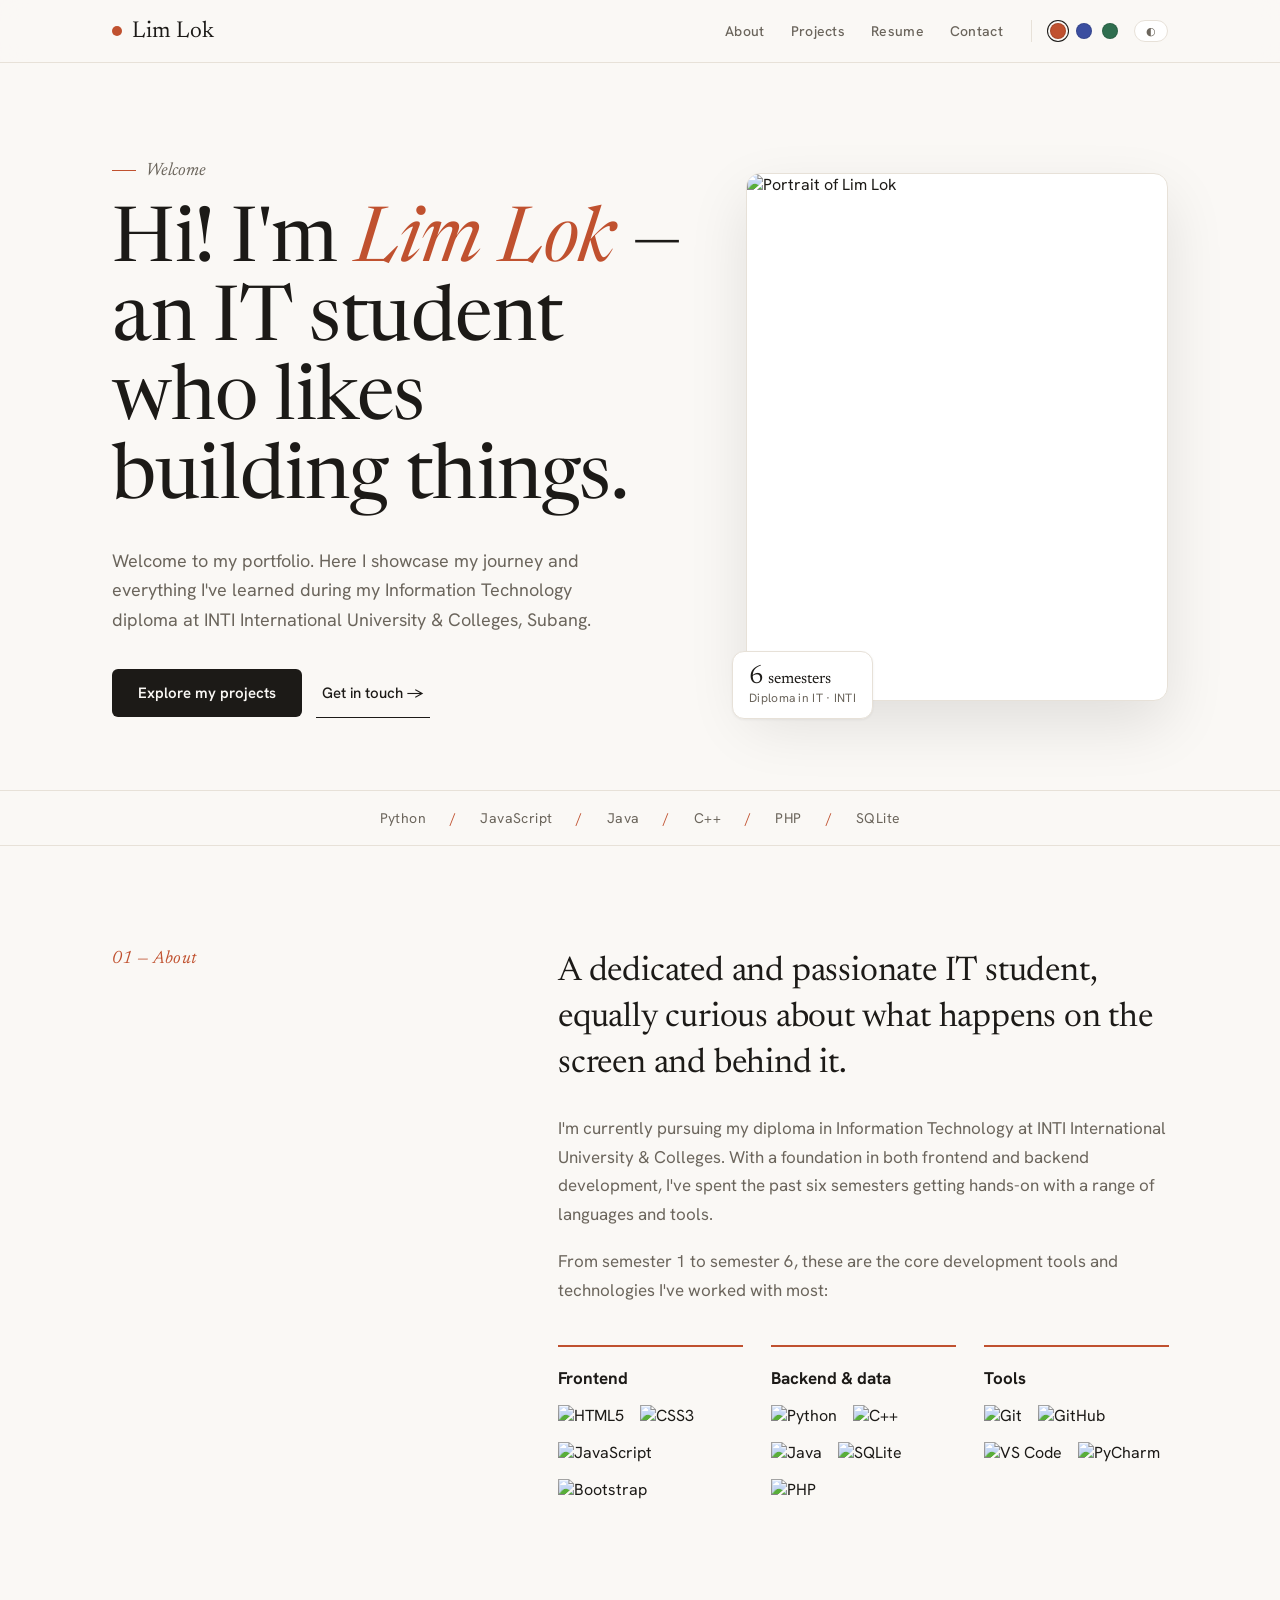
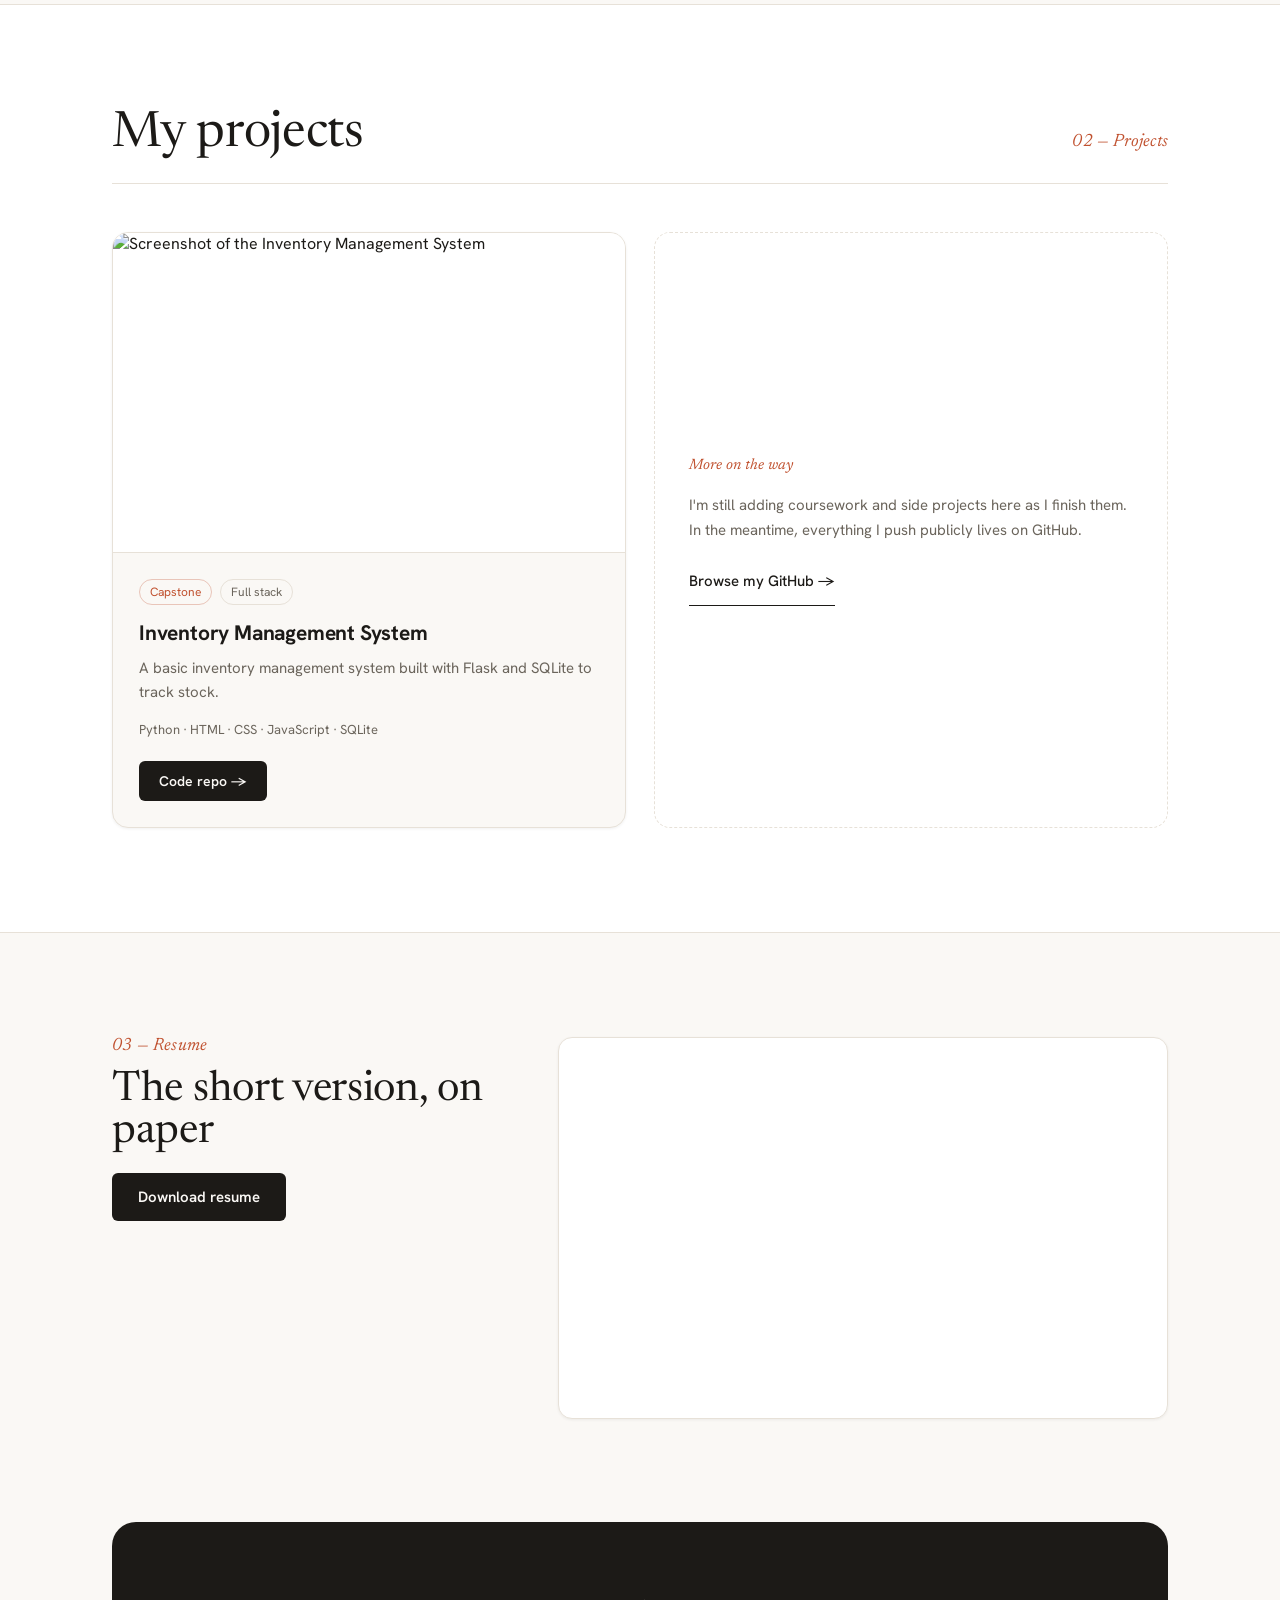
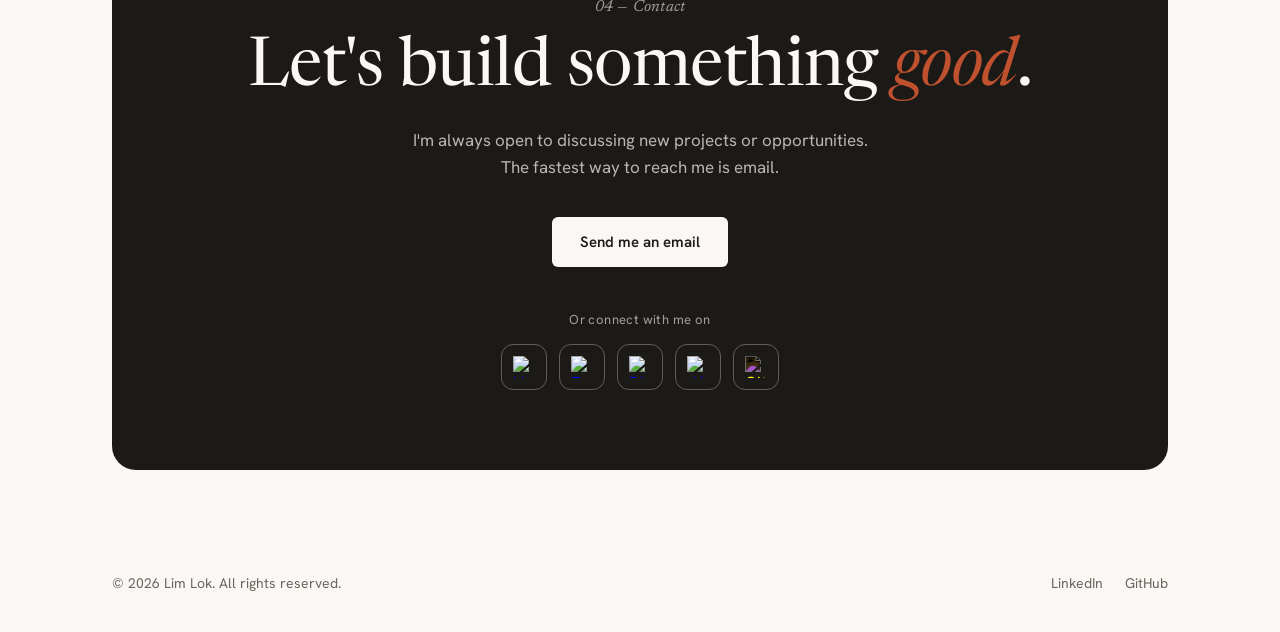
==== commit c455cddf: "Consolidate the site into a single responsive page Fold about/projects/contact into index.html as an" ====
--- a/index.html
+++ b/index.html
@@ -1,67 +1,269 @@
 <!DOCTYPE html>
-<html lang="en">
+<html lang="en" data-theme="light">
 <head>
-    <meta charset="UTF-8">
-    <meta name="viewport" content="width=device-width, initial-scale=1.0">
-    <title>Lim Lok - Portfolio</title>
-    <link rel="preconnect" href="https://fonts.googleapis.com">
-    <link rel="preconnect" href="https://fonts.gstatic.com" crossorigin>
-    <link href="https://fonts.googleapis.com/css2?family=Hanken+Grotesk:wght@400;500;600&family=Newsreader:ital,wght@0,400;0,500;1,400&display=swap" rel="stylesheet">
-    <link rel="stylesheet" href="css/styles.css">
+<meta charset="UTF-8">
+<meta name="viewport" content="width=device-width, initial-scale=1">
+<title>Lim Lok — IT Student &amp; Developer</title>
+<meta name="description" content="Portfolio of Lim Lok, an Information Technology diploma student at INTI International University &amp; Colleges, Subang. Projects, skills and resume.">
+<meta name="author" content="Lim Lok">
+<meta name="theme-color" content="#faf8f5">
+
+<!-- Open Graph / social previews -->
+<meta property="og:type" content="website">
+<meta property="og:title" content="Lim Lok — IT Student &amp; Developer">
+<meta property="og:description" content="Projects, skills and resume of an IT diploma student at INTI International University &amp; Colleges.">
+<meta property="og:image" content="https://i.imgur.com/SQGsjd0.jpeg">
+
+<link rel="icon" href="data:image/svg+xml,<svg xmlns='http://www.w3.org/2000/svg' viewBox='0 0 32 32'><circle cx='16' cy='16' r='11' fill='%23c0512f'/></svg>">
+
+<link rel="preconnect" href="https://fonts.googleapis.com">
+<link rel="preconnect" href="https://fonts.gstatic.com" crossorigin>
+<link href="https://fonts.googleapis.com/css2?family=Newsreader:ital,opsz,wght@0,6..72,400;0,6..72,500;1,6..72,400;1,6..72,500&family=Hanken+Grotesk:wght@400;500;600;700&display=swap" rel="stylesheet">
+<link rel="stylesheet" href="css/styles.css">
+
+<!-- Marks the document as scripted (enables reveal animations) and applies the
+     saved theme before first paint so the page never flashes light-then-dark. -->
+<script>
+  (function () {
+    document.documentElement.classList.add('js');
+    try {
+      var t = localStorage.getItem('theme');
+      if (t === 'dark') document.documentElement.setAttribute('data-theme', 'dark');
+      var a = localStorage.getItem('accent');
+      if (a) document.documentElement.style.setProperty('--accent', a);
+    } catch (e) {}
+  })();
+</script>
 </head>
+
 <body>
-    <header class="site-header">
-        <nav class="nav">
-            <a href="index.html" class="nav-brand">Lim Lok</a>
-            <div class="nav-right">
-                <ul class="nav-links">
-                    <li><a href="index.html" class="active">Home</a></li>
-                    <li><a href="about.html">About</a></li>
-                    <li><a href="projects.html">Projects</a></li>
-                    <li><a href="contact.html">Contact</a></li>
-                </ul>
-                <button id="theme-toggle" class="theme-toggle" aria-label="Toggle theme">
-                    <svg class="icon-sun" xmlns="http://www.w3.org/2000/svg" width="16" height="16" viewBox="0 0 16 16" fill="currentColor"><path d="M8 12a4 4 0 1 0 0-8 4 4 0 0 0 0 8M8 0a.5.5 0 0 1 .5.5v2a.5.5 0 0 1-1 0v-2A.5.5 0 0 1 8 0m0 13a.5.5 0 0 1 .5.5v2a.5.5 0 0 1-1 0v-2A.5.5 0 0 1 8 13m-5-6.5a.5.5 0 0 1 .5-.5h2a.5.5 0 0 1 0 1h-2a.5.5 0 0 1-.5-.5m10 0a.5.5 0 0 1 .5-.5h2a.5.5 0 0 1 0 1h-2a.5.5 0 0 1-.5-.5m-10 5.196a.5.5 0 0 1 .5-.5h2a.5.5 0 0 1 0 1h-2a.5.5 0 0 1-.5-.5m10 0a.5.5 0 0 1 .5-.5h2a.5.5 0 0 1 0 1h-2a.5.5 0 0 1-.5-.5m-6.854-10.46a.5.5 0 0 1 .5-.5h2a.5.5 0 0 1 0 1h-2a.5.5 0 0 1-.5-.5m10 0a.5.5 0 0 1 .5-.5h2a.5.5 0 0 1 0 1h-2a.5.5 0 0 1-.5-.5"/></svg>
-                    <svg class="icon-moon" xmlns="http://www.w3.org/2000/svg" width="16" height="16" viewBox="0 0 16 16" fill="currentColor"><path d="M6 .278a.77.77 0 0 1 .08.858 7.2 7.2 0 0 0-.878 3.46c0 4.021 3.278 7.277 7.318 7.277.527 0 1.04-.055 1.533-.16a.79.79 0 0 1 .81.316.73.73 0 0 1-.031.893A8.35 8.35 0 0 1 8.344 16C3.734 16 0 12.286 0 7.71 0 4.266 2.114 1.312 5.124.06A.75.75 0 0 1 6 .278"/></svg>
-                </button>
+<a class="skip-link" href="#main">Skip to content</a>
+
+<header class="site-header" id="site-header">
+  <nav class="nav" aria-label="Primary">
+    <a class="nav-brand" href="#top">
+      <span class="nav-dot" aria-hidden="true"></span>
+      Lim Lok
+    </a>
+
+    <div class="nav-right">
+      <div class="nav-links">
+        <a class="nav-link" href="#about" data-spy="about">About</a>
+        <a class="nav-link" href="#projects" data-spy="projects">Projects</a>
+        <a class="nav-link" href="#resume" data-spy="resume">Resume</a>
+        <a class="nav-link" href="#contact" data-spy="contact">Contact</a>
+      </div>
+
+      <div class="nav-tools">
+        <button class="swatch" type="button" data-accent="#c0512f" style="background:#c0512f" aria-label="Terracotta accent"></button>
+        <button class="swatch" type="button" data-accent="#3b4ea0" style="background:#3b4ea0" aria-label="Indigo accent"></button>
+        <button class="swatch" type="button" data-accent="#2f6e4f" style="background:#2f6e4f" aria-label="Forest accent"></button>
+        <button class="theme-toggle" type="button" data-theme-toggle aria-label="Toggle dark mode">◐</button>
+      </div>
+
+      <button class="nav-toggle" type="button" data-nav-toggle aria-label="Open menu" aria-expanded="false" aria-controls="nav-drawer">
+        <span aria-hidden="true"></span>
+      </button>
+    </div>
+  </nav>
+
+  <div class="nav-drawer" id="nav-drawer">
+    <div class="nav-drawer-inner">
+      <a class="drawer-link" href="#about" data-spy-mobile="about">About</a>
+      <a class="drawer-link" href="#projects" data-spy-mobile="projects">Projects</a>
+      <a class="drawer-link" href="#resume" data-spy-mobile="resume">Resume</a>
+      <a class="drawer-link" href="#contact" data-spy-mobile="contact">Contact</a>
+      <div class="drawer-tools">
+        <span class="drawer-tools-label">Theme</span>
+        <button class="swatch" type="button" data-accent="#c0512f" style="background:#c0512f" aria-label="Terracotta accent"></button>
+        <button class="swatch" type="button" data-accent="#3b4ea0" style="background:#3b4ea0" aria-label="Indigo accent"></button>
+        <button class="swatch" type="button" data-accent="#2f6e4f" style="background:#2f6e4f" aria-label="Forest accent"></button>
+        <button class="theme-toggle theme-toggle-lg" type="button" data-theme-toggle aria-label="Toggle dark mode">◐</button>
+      </div>
+    </div>
+  </div>
+</header>
+
+<span id="top"></span>
+
+<main id="main">
+
+  <!-- ---------- HERO ---------- -->
+  <section class="container hero">
+    <div data-reveal>
+      <p class="eyebrow"><span class="eyebrow-rule" aria-hidden="true"></span>Welcome</p>
+      <h1 class="hero-title">Hi! I'm <em>Lim Lok</em> — an IT student who likes building things.</h1>
+      <p class="hero-lead">
+        Welcome to my portfolio. Here I showcase my journey and everything I've learned during my
+        Information Technology diploma at INTI International University &amp; Colleges, Subang.
+      </p>
+      <div class="button-row">
+        <a class="btn btn-primary" href="#projects">Explore my projects</a>
+        <a class="btn btn-link" href="#contact">Get in touch →</a>
+      </div>
+    </div>
+
+    <div class="hero-media" data-reveal data-reveal-delay="120">
+      <div class="hero-portrait">
+        <img src="https://i.imgur.com/SQGsjd0.jpeg" alt="Portrait of Lim Lok" width="800" height="1000">
+      </div>
+      <div class="hero-badge">
+        <span class="hero-badge-figure">6<span>&nbsp;semesters</span></span>
+        <span class="hero-badge-label">Diploma in IT · INTI</span>
+      </div>
+    </div>
+  </section>
+
+  <!-- ---------- TECH STRIP ---------- -->
+  <div class="tech-strip">
+    <div class="tech-strip-inner">
+      <span>Python</span><span class="sep" aria-hidden="true">/</span>
+      <span>JavaScript</span><span class="sep" aria-hidden="true">/</span>
+      <span>Java</span><span class="sep" aria-hidden="true">/</span>
+      <span>C++</span><span class="sep" aria-hidden="true">/</span>
+      <span>PHP</span><span class="sep" aria-hidden="true">/</span>
+      <span>SQLite</span>
+    </div>
+  </div>
+
+  <!-- ---------- ABOUT ---------- -->
+  <section class="container section section-split" id="about">
+    <div data-reveal>
+      <p class="section-index">01 — About</p>
+    </div>
+
+    <div data-reveal data-reveal-delay="100">
+      <h2 class="section-statement">
+        A dedicated and passionate IT student, equally curious about what happens on the screen and behind it.
+      </h2>
+      <p class="prose">
+        I'm currently pursuing my diploma in Information Technology at INTI International University &amp; Colleges.
+        With a foundation in both frontend and backend development, I've spent the past six semesters getting
+        hands-on with a range of languages and tools.
+      </p>
+      <p class="prose prose-last">
+        From semester 1 to semester 6, these are the core development tools and technologies I've worked with most:
+      </p>
+
+      <div class="skills">
+        <div class="skill-group" data-reveal>
+          <h3>Frontend</h3>
+          <ul class="icon-row">
+            <li><img src="https://cdn.jsdelivr.net/gh/devicons/devicon@latest/icons/html5/html5-original.svg" alt="HTML5" title="HTML5" loading="lazy" width="32" height="32"></li>
+            <li><img src="https://cdn.jsdelivr.net/gh/devicons/devicon@latest/icons/css3/css3-original.svg" alt="CSS3" title="CSS3" loading="lazy" width="32" height="32"></li>
+            <li><img src="https://cdn.jsdelivr.net/gh/devicons/devicon@latest/icons/javascript/javascript-original.svg" alt="JavaScript" title="JavaScript" loading="lazy" width="32" height="32"></li>
+            <li><img src="https://cdn.jsdelivr.net/gh/devicons/devicon@latest/icons/bootstrap/bootstrap-original.svg" alt="Bootstrap" title="Bootstrap" loading="lazy" width="32" height="32"></li>
+          </ul>
+        </div>
+
+        <div class="skill-group" data-reveal data-reveal-delay="80">
+          <h3>Backend &amp; data</h3>
+          <ul class="icon-row">
+            <li><img src="https://cdn.jsdelivr.net/gh/devicons/devicon@latest/icons/python/python-original.svg" alt="Python" title="Python" loading="lazy" width="32" height="32"></li>
+            <li><img src="https://cdn.jsdelivr.net/gh/devicons/devicon@latest/icons/cplusplus/cplusplus-original.svg" alt="C++" title="C++" loading="lazy" width="32" height="32"></li>
+            <li><img src="https://cdn.jsdelivr.net/gh/devicons/devicon@latest/icons/java/java-original.svg" alt="Java" title="Java" loading="lazy" width="32" height="32"></li>
+            <li><img src="https://cdn.jsdelivr.net/gh/devicons/devicon@latest/icons/sqlite/sqlite-original.svg" alt="SQLite" title="SQLite" loading="lazy" width="32" height="32"></li>
+            <li><img src="https://cdn.jsdelivr.net/gh/devicons/devicon@latest/icons/php/php-original.svg" alt="PHP" title="PHP" loading="lazy" width="32" height="32"></li>
+          </ul>
+        </div>
+
+        <div class="skill-group" data-reveal data-reveal-delay="160">
+          <h3>Tools</h3>
+          <ul class="icon-row">
+            <li><img src="https://cdn.jsdelivr.net/gh/devicons/devicon@latest/icons/git/git-original.svg" alt="Git" title="Git" loading="lazy" width="32" height="32"></li>
+            <li><img src="https://cdn.jsdelivr.net/gh/devicons/devicon@latest/icons/github/github-original.svg" alt="GitHub" title="GitHub" loading="lazy" width="32" height="32"></li>
+            <li><img src="https://cdn.jsdelivr.net/gh/devicons/devicon@latest/icons/vscode/vscode-original.svg" alt="VS Code" title="VS Code" loading="lazy" width="32" height="32"></li>
+            <li><img src="https://cdn.jsdelivr.net/gh/devicons/devicon@latest/icons/pycharm/pycharm-original.svg" alt="PyCharm" title="PyCharm" loading="lazy" width="32" height="32"></li>
+          </ul>
+        </div>
+      </div>
+    </div>
+  </section>
+
+  <!-- ---------- PROJECTS ---------- -->
+  <section class="band" id="projects">
+    <div class="container section">
+      <div class="section-head" data-reveal>
+        <h2 class="section-title">My projects</h2>
+        <p class="section-index">02 — Projects</p>
+      </div>
+
+      <div class="projects">
+        <article class="project-card" data-reveal>
+          <div class="project-media">
+            <img src="https://i.imgur.com/VbYl8SF.png" alt="Screenshot of the Inventory Management System" loading="lazy" width="800" height="500">
+          </div>
+          <div class="project-body">
+            <div class="tags">
+              <span class="tag tag-accent">Capstone</span>
+              <span class="tag">Full stack</span>
             </div>
-        </nav>
-    </header>
-
-    <main>
-        <section class="hero">
-            <div data-reveal>
-                <div class="hero-eyebrow">Welcome</div>
-                <h1>Hi! I'm <em>Lim Lok</em></h1>
-                <p>Welcome to my portfolio website. Here, I showcase my journey and everything I've learned during my Information Technology diploma at INTI College Subang.</p>
-                <div class="hero-actions">
-                    <a href="projects.html" class="btn btn-primary">Explore My Projects</a>
-                </div>
-            </div>
-            <div data-reveal data-reveal-delay="120">
-                <div class="carousel" id="profile-carousel">
-                    <img src="https://i.imgur.com/SQGsjd0.jpeg" class="carousel-slide active" alt="Profile Picture 1">
-                    <img src="https://i.imgur.com/09sN4PH.jpeg" class="carousel-slide" alt="Profile Picture 2">
-                    <img src="https://i.imgur.com/Ea6IGcU.jpeg" class="carousel-slide" alt="Profile Picture 3">
-                    <button class="carousel-btn carousel-prev" aria-label="Previous slide">&#8249;</button>
-                    <button class="carousel-btn carousel-next" aria-label="Next slide">&#8250;</button>
-                    <div class="carousel-dots">
-                        <button class="carousel-dot active" aria-label="Slide 1"></button>
-                        <button class="carousel-dot" aria-label="Slide 2"></button>
-                        <button class="carousel-dot" aria-label="Slide 3"></button>
-                    </div>
-                </div>
-            </div>
-        </section>
-    </main>
-
-    <footer class="site-footer">
-        <p>&copy; 2025 Lim Lok. All rights reserved.</p>
-        <p><a href="https://www.linkedin.com/in/lim-lok-90b892341/" target="_blank">LinkedIn</a> &middot; <a href="https://github.com/ziczaczack" target="_blank">GitHub</a></p>
-    </footer>
-
-    <button id="back-to-top" aria-label="Back to top">&uarr;</button>
-
-    <script src="js/main.js"></script>
+            <h3>Inventory Management System</h3>
+            <p>A basic inventory management system built with Flask and SQLite to track stock.</p>
+            <p class="project-tech">Python · HTML · CSS · JavaScript · SQLite</p>
+            <a class="btn btn-primary btn-sm" href="https://github.com/ziczaczack/capstone" target="_blank" rel="noopener">Code repo →</a>
+          </div>
+        </article>
+
+        <article class="project-placeholder" data-reveal data-reveal-delay="80">
+          <p class="placeholder-title">More on the way</p>
+          <p>
+            I'm still adding coursework and side projects here as I finish them. In the meantime,
+            everything I push publicly lives on GitHub.
+          </p>
+          <a class="btn btn-link" href="https://github.com/ziczaczack" target="_blank" rel="noopener">Browse my GitHub →</a>
+        </article>
+      </div>
+    </div>
+  </section>
+
+  <!-- ---------- RESUME ---------- -->
+  <section class="container section section-split" id="resume">
+    <div data-reveal>
+      <p class="section-index">03 — Resume</p>
+      <h2 class="section-title section-title-sm">The short version, on paper</h2>
+      <a class="btn btn-primary" href="https://drive.google.com/file/d/17y081T_vAtCY2FAp3vlfKwpQWgcncSkN/view?usp=sharing" target="_blank" rel="noopener">Download resume</a>
+    </div>
+
+    <div data-reveal data-reveal-delay="100">
+      <div class="resume-frame">
+        <iframe src="https://drive.google.com/file/d/17y081T_vAtCY2FAp3vlfKwpQWgcncSkN/preview" title="Lim Lok resume PDF viewer" loading="lazy"></iframe>
+      </div>
+    </div>
+  </section>
+
+  <!-- ---------- CONTACT ---------- -->
+  <section class="container section-contact" id="contact">
+    <div class="contact-card" data-reveal>
+      <p class="section-index contact-index">04 — Contact</p>
+      <p class="contact-title">Let's build something <em>good</em>.</p>
+      <p class="contact-lead">
+        I'm always open to discussing new projects or opportunities. The fastest way to reach me is email.
+      </p>
+      <a class="btn btn-invert" href="mailto:j24041446@student.newinti.edu.my?subject=Contact%20from%20your%20Portfolio">Send me an email</a>
+
+      <p class="contact-or">Or connect with me on</p>
+      <ul class="social">
+        <li><a href="https://www.linkedin.com/in/lim-lok-90b892341/" target="_blank" rel="noopener" title="LinkedIn"><img src="https://cdn.jsdelivr.net/gh/devicons/devicon@latest/icons/linkedin/linkedin-original.svg" alt="LinkedIn" loading="lazy" width="22" height="22"></a></li>
+        <li><a href="https://www.facebook.com/master.lim27/" target="_blank" rel="noopener" title="Facebook"><img src="https://cdn.jsdelivr.net/gh/devicons/devicon@latest/icons/facebook/facebook-original.svg" alt="Facebook" loading="lazy" width="22" height="22"></a></li>
+        <li><a href="https://discordapp.com/users/857582786218164244" target="_blank" rel="noopener" title="Discord"><img src="https://www.svgrepo.com/show/331368/discord-v2.svg" alt="Discord" loading="lazy" width="22" height="22"></a></li>
+        <li><a href="https://x.com/sillyjayyyyy" target="_blank" rel="noopener" title="X"><img src="https://cdn.jsdelivr.net/gh/devicons/devicon@latest/icons/twitter/twitter-original.svg" alt="X" loading="lazy" width="22" height="22"></a></li>
+        <li><a href="https://github.com/ziczaczack" target="_blank" rel="noopener" title="GitHub"><img class="invert" src="https://cdn.jsdelivr.net/gh/devicons/devicon@latest/icons/github/github-original.svg" alt="GitHub" loading="lazy" width="22" height="22"></a></li>
+      </ul>
+    </div>
+  </section>
+</main>
+
+<footer class="container site-footer">
+  <span>© 2026 Lim Lok. All rights reserved.</span>
+  <span class="footer-links">
+    <a href="https://www.linkedin.com/in/lim-lok-90b892341/" target="_blank" rel="noopener">LinkedIn</a>
+    <a href="https://github.com/ziczaczack" target="_blank" rel="noopener">GitHub</a>
+  </span>
+</footer>
+
+<button class="to-top" type="button" data-to-top aria-label="Back to top">↑</button>
+
+<script src="js/main.js"></script>
 </body>
 </html>
--- a/css/styles.css
+++ b/css/styles.css
@@ -1,3 +1,11 @@
+/* ==========================================================================
+   Lim Lok — portfolio
+   1. Tokens & themes      4. Layout primitives   7. Sections
+   2. Base                 5. Header & nav        8. Footer & back-to-top
+   3. Reveal animation     6. Buttons             9. Breakpoints
+   ========================================================================== */
+
+/* ---------- 1. Tokens & themes ---------- */
 :root {
   --bg: #faf8f5;
   --surface: #ffffff;
@@ -6,508 +14,643 @@
   --line: #e7e1d8;
   --accent: #c0512f;
   --shadow: 0 1px 3px rgba(0, 0, 0, .06);
+  --shadow-lg: 0 22px 48px rgba(0, 0, 0, .12);
+
+  --serif: 'Newsreader', Georgia, serif;
+  --sans: 'Hanken Grotesk', system-ui, -apple-system, sans-serif;
+
+  --container: 1120px;
+  --gutter: 32px;
+  --section-y: 104px;
+  --header-h: 64px;         /* approximate; JS measures the real value */
+  --radius: 16px;
 }
 
 html[data-theme="dark"] {
-  --bg: #1c1a17;
-  --surface: #262320;
-  --ink: #f5f1ea;
-  --muted: #a89e8f;
-  --line: #3a352e;
-  --accent: #e07a52;
+  --bg: #15130f;
+  --surface: #1f1b15;
+  --ink: #f4f0ea;
+  --muted: #9a938a;
+  --line: #332e25;
   --shadow: 0 1px 3px rgba(0, 0, 0, .4);
-}
-
-* {
-  box-sizing: border-box;
-}
+  --shadow-lg: 0 22px 48px rgba(0, 0, 0, .5);
+}
+
+/* ---------- 2. Base ---------- */
+* { box-sizing: border-box; }
 
 html {
   scroll-behavior: smooth;
+  background: var(--bg);
 }
 
 body {
   margin: 0;
   background: var(--bg);
   color: var(--ink);
-  font-family: 'Hanken Grotesk', system-ui, sans-serif;
+  font-family: var(--sans);
   -webkit-font-smoothing: antialiased;
-  transition: background .3s ease, color .3s ease;
-}
-
-h1, h2, h3 {
-  font-family: 'Newsreader', serif;
-  font-weight: 500;
-  margin: 0;
-}
-
-a {
-  color: inherit;
-}
-
-::selection {
-  background: var(--accent);
-  color: #fff;
-}
-
-/* Header / nav */
+  overflow-x: hidden;
+  transition: background .5s ease, color .5s ease;
+}
+
+img { max-width: 100%; }
+::selection { background: var(--accent); color: #fff; }
+
+:focus-visible {
+  outline: 2px solid var(--accent);
+  outline-offset: 3px;
+  border-radius: 4px;
+}
+
+.skip-link {
+  position: absolute;
+  left: -9999px;
+  top: 0;
+  z-index: 100;
+  background: var(--ink);
+  color: var(--bg);
+  padding: 12px 18px;
+  border-radius: 0 0 8px 0;
+  font-size: 14px;
+  text-decoration: none;
+}
+.skip-link:focus { left: 0; }
+
+/* ---------- 3. Reveal animation ----------
+   Scoped to html.js (set by the inline head script) so that with JavaScript
+   disabled the content is simply visible rather than stuck at opacity 0. */
+html.js [data-reveal] {
+  opacity: 0;
+  transform: translateY(20px);
+  transition: opacity .7s cubic-bezier(.2, .7, .2, 1), transform .7s cubic-bezier(.2, .7, .2, 1);
+  will-change: opacity, transform;
+}
+html.js [data-reveal].is-visible { opacity: 1; transform: none; }
+
+/* ---------- 4. Layout primitives ---------- */
+.container {
+  max-width: var(--container);
+  margin-inline: auto;
+  padding-inline: var(--gutter);
+}
+
+.section { padding-block: var(--section-y); }
+.section-contact { padding-bottom: var(--section-y); }
+
+.section-split {
+  display: grid;
+  grid-template-columns: 1fr 1.6fr;
+  gap: 64px;
+}
+
+.band {
+  background: var(--surface);
+  border-block: 1px solid var(--line);
+}
+
+/* Sections sit clear of the sticky header when reached by hash or keyboard. */
+#about, #projects, #resume, #contact { scroll-margin-top: 88px; }
+
+/* ---------- 5. Header & nav ---------- */
 .site-header {
   position: sticky;
   top: 0;
   z-index: 50;
+  background: color-mix(in srgb, var(--bg) 88%, transparent);
   backdrop-filter: saturate(1.4) blur(12px);
-  background: color-mix(in srgb, var(--bg) 82%, transparent);
   border-bottom: 1px solid var(--line);
 }
 
 .nav {
-  max-width: 1120px;
-  margin: 0 auto;
+  max-width: var(--container);
+  margin-inline: auto;
+  padding: 16px var(--gutter);
   display: flex;
   align-items: center;
   justify-content: space-between;
   gap: 24px;
-  padding: 18px 32px;
 }
 
 .nav-brand {
-  font-family: 'Newsreader', serif;
-  font-size: 22px;
+  display: flex;
+  align-items: center;
+  gap: 10px;
+  font-family: var(--serif);
+  font-size: 23px;
+  letter-spacing: .2px;
   color: var(--ink);
   text-decoration: none;
-  display: flex;
-  align-items: center;
-  gap: 10px;
-}
-
-.nav-brand::before {
-  content: '';
+}
+
+.nav-dot {
   width: 10px;
   height: 10px;
   border-radius: 50%;
   background: var(--accent);
-  display: inline-block;
-}
-
-.nav-right {
-  display: flex;
-  align-items: center;
-  gap: 24px;
-}
-
-.nav-links {
-  display: flex;
-  gap: 24px;
-  align-items: center;
-  list-style: none;
-  margin: 0;
-  padding: 0;
-}
-
-.nav-links a {
-  color: var(--muted);
-  text-decoration: none;
+}
+
+.nav-right { display: flex; align-items: center; gap: 28px; }
+.nav-links { display: flex; align-items: center; gap: 26px; }
+
+.nav-link {
+  position: relative;
+  padding: 6px 0;
+  color: var(--muted);
   font-size: 14px;
   font-weight: 500;
   letter-spacing: .3px;
+  text-decoration: none;
   transition: color .2s ease;
 }
-
-.nav-links a:hover,
-.nav-links a.active {
-  color: var(--ink);
-}
+.nav-link:hover,
+.nav-link.is-active { color: var(--ink); }
+.nav-link.is-active::after {
+  content: "";
+  position: absolute;
+  inset: auto 0 0 0;
+  height: 2px;
+  background: var(--accent);
+  border-radius: 2px;
+}
+
+.nav-tools {
+  display: flex;
+  align-items: center;
+  gap: 10px;
+  padding-left: 18px;
+  border-left: 1px solid var(--line);
+}
+
+.swatch {
+  width: 16px;
+  height: 16px;
+  padding: 0;
+  border: 1px solid rgba(0, 0, 0, .12);
+  border-radius: 50%;
+  cursor: pointer;
+}
+.swatch.is-selected { box-shadow: 0 0 0 2px var(--bg), 0 0 0 3px var(--ink); }
 
 .theme-toggle {
   width: 34px;
   height: 22px;
+  margin-left: 6px;
+  padding: 2px;
+  display: flex;
+  align-items: center;
+  justify-content: center;
+  border: 1px solid var(--line);
   border-radius: 11px;
-  border: 1px solid var(--line);
-  background: var(--surface);
+  background: var(--surface);
+  color: var(--muted);
+  font-size: 11px;
   cursor: pointer;
-  display: flex;
+}
+.theme-toggle-lg { width: 40px; height: 26px; border-radius: 13px; margin-left: auto; }
+
+/* Hamburger — three bars from one span plus its two pseudo-elements. */
+.nav-toggle {
+  display: none;
+  width: 42px;
+  height: 38px;
+  padding: 0;
   align-items: center;
   justify-content: center;
-  padding: 2px;
-  color: var(--muted);
-}
-
-.theme-toggle svg {
-  width: 14px;
-  height: 14px;
-}
-
-.theme-toggle .icon-moon {
+  border: 1px solid var(--line);
+  border-radius: 10px;
+  background: var(--surface);
+  cursor: pointer;
+}
+.nav-toggle span,
+.nav-toggle span::before,
+.nav-toggle span::after {
+  display: block;
+  width: 18px;
+  height: 2px;
+  background: var(--ink);
+  border-radius: 2px;
+  transition: transform .25s ease, top .25s ease, background .2s ease;
+}
+.nav-toggle span { position: relative; }
+.nav-toggle span::before,
+.nav-toggle span::after { content: ""; position: absolute; left: 0; }
+.nav-toggle span::before { top: -6px; }
+.nav-toggle span::after { top: 6px; }
+.nav-toggle.is-open span { background: transparent; }
+.nav-toggle.is-open span::before { top: 0; transform: rotate(45deg); }
+.nav-toggle.is-open span::after { top: 0; transform: rotate(-45deg); }
+
+/* Mobile drawer. max-height is set from scrollHeight in JS so links never clip. */
+.nav-drawer {
   display: none;
-}
-
-html[data-theme="dark"] .theme-toggle .icon-sun {
-  display: none;
-}
-
-html[data-theme="dark"] .theme-toggle .icon-moon {
-  display: block;
-}
-
-/* Buttons */
+  max-height: 0;
+  overflow: hidden;
+  border-top: 1px solid transparent;
+  transition: max-height .32s cubic-bezier(.2, .7, .2, 1);
+}
+.nav-drawer.is-open { border-top-color: var(--line); }
+
+.nav-drawer-inner {
+  padding: 14px 20px 22px;
+  display: flex;
+  flex-direction: column;
+  gap: 2px;
+}
+
+.drawer-link {
+  padding: 13px 4px;
+  border-bottom: 1px solid var(--line);
+  color: var(--ink);
+  font-size: 17px;
+  font-weight: 500;
+  text-decoration: none;
+}
+.drawer-link.is-active { color: var(--accent); }
+
+.drawer-tools { display: flex; align-items: center; gap: 12px; padding-top: 18px; }
+.drawer-tools-label { margin-right: 4px; font-size: 13px; color: var(--muted); }
+.drawer-tools .swatch { width: 20px; height: 20px; }
+
+/* ---------- 6. Buttons ---------- */
+.button-row { display: flex; flex-wrap: wrap; align-items: center; gap: 14px; }
+
 .btn {
   display: inline-block;
+  font-size: 15px;
+  font-weight: 600;
   text-decoration: none;
+  transition: background .2s ease, color .2s ease, border-color .2s ease;
+}
+
+.btn-primary {
   padding: 14px 26px;
   border-radius: 6px;
-  font-weight: 600;
-  font-size: 15px;
-  cursor: pointer;
-  transition: background .2s ease, color .2s ease, border-color .2s ease;
-  border: 1px solid transparent;
-}
-
-.btn-primary {
   background: var(--ink);
   color: var(--bg);
 }
-
-.btn-primary:hover {
-  background: var(--accent);
-  color: #fff;
-}
-
-.btn-secondary {
-  background: transparent;
+.btn-primary:hover { background: var(--accent); color: #fff; }
+
+.btn-sm { padding: 11px 20px; font-size: 14px; }
+
+.btn-invert {
+  padding: 15px 28px;
+  border-radius: 6px;
+  background: var(--bg);
   color: var(--ink);
-  border: 1px solid var(--ink);
-}
-
-.btn-secondary:hover {
-  color: var(--accent);
-  border-color: var(--accent);
-}
-
-/* Sections */
-.section {
-  max-width: 1120px;
-  margin: 0 auto;
-  padding: 72px 32px;
-}
-
-.section-title {
-  font-size: clamp(32px, 4vw, 44px);
-  margin-bottom: 32px;
-}
-
-.lead {
-  font-size: 19px;
-  line-height: 1.65;
-  color: var(--muted);
-}
-
-/* Hero (index.html) */
+  word-break: break-word;
+}
+.btn-invert:hover { background: var(--accent); color: #fff; }
+
+.btn-link {
+  padding: 14px 6px;
+  font-weight: 500;
+  color: var(--ink);
+  border-bottom: 1px solid var(--ink);
+}
+.btn-link:hover { color: var(--accent); border-bottom-color: var(--accent); }
+
+/* ---------- 7. Sections ---------- */
+
+/* Hero */
 .hero {
-  max-width: 1120px;
-  margin: 0 auto;
-  padding: 96px 32px 72px;
   display: grid;
-  grid-template-columns: 1.4fr 1fr;
+  grid-template-columns: 1.35fr 1fr;
+  align-items: center;
   gap: 64px;
-  align-items: center;
-}
-
-.hero-eyebrow {
+  padding-block: 92px 72px;
+}
+
+.eyebrow {
   display: inline-flex;
   align-items: center;
   gap: 10px;
-  font-family: 'Newsreader', serif;
+  margin: 0 0 24px;
+  font-family: var(--serif);
   font-style: italic;
   font-size: 18px;
   color: var(--muted);
-  margin-bottom: 28px;
-}
-
-.hero-eyebrow::before {
-  content: '';
-  width: 24px;
-  height: 1px;
-  background: var(--accent);
-  display: inline-block;
-}
-
-.hero h1 {
+}
+.eyebrow-rule { width: 24px; height: 1px; background: var(--accent); }
+
+.hero-title {
+  margin: 0 0 26px;
+  font-family: var(--serif);
   font-weight: 400;
-  font-size: clamp(40px, 6vw, 72px);
-  line-height: 1.05;
+  font-size: clamp(40px, 6vw, 76px);
+  line-height: 1.04;
   letter-spacing: -.5px;
-  margin: 0 0 28px;
-}
-
-.hero h1 em {
+}
+.hero-title em { font-style: italic; color: var(--accent); }
+
+.hero-lead {
+  max-width: 48ch;
+  margin: 0 0 34px;
+  font-size: 18px;
+  line-height: 1.65;
+  color: var(--muted);
+}
+
+.hero-media { position: relative; }
+
+.hero-portrait {
+  aspect-ratio: 4 / 5;
+  overflow: hidden;
+  border: 1px solid var(--line);
+  border-radius: 14px;
+  background: var(--surface);
+  box-shadow: 0 24px 60px rgba(0, 0, 0, .10);
+}
+.hero-portrait img { width: 100%; height: 100%; object-fit: cover; display: block; }
+
+.hero-badge {
+  position: absolute;
+  bottom: -18px;
+  left: -14px;
+  padding: 12px 16px;
+  border: 1px solid var(--line);
+  border-radius: 12px;
+  background: var(--surface);
+  box-shadow: var(--shadow);
+}
+.hero-badge-figure { display: block; font-family: var(--serif); font-size: 26px; line-height: 1; }
+.hero-badge-figure span { font-size: 16px; }
+.hero-badge-label { display: block; font-size: 12px; color: var(--muted); letter-spacing: .3px; }
+
+/* Tech strip */
+.tech-strip { padding-block: 18px; border-block: 1px solid var(--line); overflow: hidden; }
+.tech-strip-inner {
+  display: flex;
+  flex-wrap: wrap;
+  justify-content: center;
+  align-items: center;
+  gap: 24px;
+  padding-inline: 20px;
+  color: var(--muted);
+  font-size: 14px;
+  letter-spacing: .4px;
+}
+.tech-strip .sep { color: var(--accent); }
+
+/* Shared section furniture */
+.section-index {
+  margin: 0;
+  font-family: var(--serif);
   font-style: italic;
+  font-size: 18px;
+  letter-spacing: .2px;
   color: var(--accent);
 }
 
-.hero p {
-  font-size: 19px;
-  line-height: 1.65;
-  color: var(--muted);
-  max-width: 46ch;
-  margin: 0 0 36px;
-}
-
-.hero-actions {
-  display: flex;
+.section-head {
+  display: flex;
+  flex-wrap: wrap;
+  align-items: baseline;
+  justify-content: space-between;
+  gap: 24px;
+  margin-bottom: 48px;
+  padding-bottom: 24px;
+  border-bottom: 1px solid var(--line);
+}
+
+.section-title {
+  margin: 0;
+  font-family: var(--serif);
+  font-weight: 400;
+  font-size: clamp(32px, 4vw, 50px);
+  letter-spacing: -.3px;
+}
+.section-title-sm { margin: 14px 0 20px; font-size: clamp(28px, 3.4vw, 42px); }
+
+.section-statement {
+  margin: 0 0 26px;
+  font-family: var(--serif);
+  font-weight: 400;
+  font-size: clamp(24px, 3vw, 34px);
+  line-height: 1.35;
+  letter-spacing: -.2px;
+}
+
+.prose {
+  max-width: 62ch;
+  margin: 0 0 18px;
+  font-size: 17px;
+  line-height: 1.7;
+  color: var(--muted);
+}
+.prose-last { margin-bottom: 40px; }
+
+/* Skills */
+.skills { display: grid; grid-template-columns: repeat(3, 1fr); gap: 28px; }
+
+.skill-group { border-top: 2px solid var(--accent); padding-top: 20px; }
+.skill-group h3 { margin: 0 0 16px; font-size: 17px; }
+
+.icon-row {
+  display: flex;
+  flex-wrap: wrap;
+  align-items: center;
+  gap: 16px;
+  margin: 0;
+  padding: 0;
+  list-style: none;
+}
+.icon-row img { width: 32px; height: 32px; object-fit: contain; }
+
+/* Projects */
+.projects { display: grid; grid-template-columns: repeat(2, 1fr); gap: 28px; }
+
+.project-card {
+  overflow: hidden;
+  border: 1px solid var(--line);
+  border-radius: var(--radius);
+  background: var(--bg);
+  box-shadow: var(--shadow);
+  transition: transform .3s ease, box-shadow .3s ease;
+}
+.project-card:hover { transform: translateY(-6px); box-shadow: var(--shadow-lg); }
+
+.project-media {
+  aspect-ratio: 16 / 10;
+  border-bottom: 1px solid var(--line);
+  background: var(--surface);
+}
+.project-media img { width: 100%; height: 100%; object-fit: cover; display: block; }
+
+.project-body { padding: 26px; }
+.project-body h3 { margin: 0 0 10px; font-size: 21px; letter-spacing: -.2px; }
+.project-body p { margin: 0 0 16px; color: var(--muted); font-size: 15px; line-height: 1.6; }
+.project-tech { font-size: 13px !important; margin-bottom: 20px !important; }
+
+.tags { display: flex; flex-wrap: wrap; gap: 8px; margin-bottom: 14px; }
+.tag {
+  padding: 4px 10px;
+  border: 1px solid var(--line);
+  border-radius: 999px;
+  color: var(--muted);
+  font-size: 12px;
+}
+.tag-accent {
+  color: var(--accent);
+  border-color: color-mix(in srgb, var(--accent) 30%, transparent);
+}
+
+.project-placeholder {
+  display: flex;
+  flex-direction: column;
+  justify-content: center;
   gap: 14px;
-  align-items: center;
+  min-height: 260px;
+  padding: 34px;
+  border: 1px dashed var(--line);
+  border-radius: var(--radius);
+}
+.project-placeholder p { margin: 0; color: var(--muted); font-size: 15px; line-height: 1.65; }
+.placeholder-title {
+  font-family: var(--serif);
+  font-style: italic;
+  font-size: 20px;
+  color: var(--accent) !important;
+}
+.project-placeholder .btn-link { align-self: flex-start; padding-inline: 0; }
+
+/* Resume */
+.resume-frame {
+  aspect-ratio: 16 / 10;
+  overflow: hidden;
+  border: 1px solid var(--line);
+  border-radius: 14px;
+  background: var(--surface);
+  box-shadow: var(--shadow);
+}
+.resume-frame iframe { width: 100%; height: 100%; border: 0; display: block; }
+
+/* Contact */
+.contact-card {
+  padding: clamp(36px, 6vw, 80px);
+  border-radius: 24px;
+  background: var(--ink);
+  color: var(--bg);
+  text-align: center;
+}
+.contact-index { font-size: 16px; opacity: .6; color: inherit; margin-bottom: 18px; }
+
+.contact-title {
+  margin: 0 0 22px;
+  font-family: var(--serif);
+  font-size: clamp(32px, 6vw, 68px);
+  line-height: 1.06;
+  letter-spacing: -.5px;
+}
+.contact-title em { font-style: italic; color: var(--accent); }
+
+.contact-lead {
+  max-width: 48ch;
+  margin: 0 auto 36px;
+  font-size: 17px;
+  line-height: 1.6;
+  opacity: .7;
+}
+
+.contact-or { margin: 44px 0 16px; font-size: 13px; letter-spacing: .4px; opacity: .6; }
+
+.social {
+  display: flex;
   flex-wrap: wrap;
-}
-
-/* Carousel */
-.carousel {
-  position: relative;
-  aspect-ratio: 4 / 5;
-  border-radius: 14px;
-  overflow: hidden;
-  border: 1px solid var(--line);
-  box-shadow: 0 24px 60px rgba(0, 0, 0, .10);
-  background: var(--surface);
-}
-
-.carousel-slide {
-  position: absolute;
-  inset: 0;
-  width: 100%;
-  height: 100%;
-  object-fit: cover;
-  opacity: 0;
-  transition: opacity .5s ease;
-}
-
-.carousel-slide.active {
-  opacity: 1;
-}
-
-.carousel-btn {
-  position: absolute;
-  top: 50%;
-  transform: translateY(-50%);
-  width: 36px;
-  height: 36px;
+  justify-content: center;
+  gap: 12px;
+  margin: 0;
+  padding: 0;
+  list-style: none;
+}
+.social a {
+  display: inline-flex;
+  width: 46px;
+  height: 46px;
+  align-items: center;
+  justify-content: center;
+  border: 1px solid color-mix(in srgb, var(--bg) 30%, transparent);
+  border-radius: 12px;
+  transition: transform .2s ease, background .2s ease;
+}
+.social a:hover { transform: translateY(-3px); background: color-mix(in srgb, var(--bg) 12%, transparent); }
+.social img { width: 22px; height: 22px; object-fit: contain; }
+.social .invert { filter: invert(1); }
+html[data-theme="dark"] .social .invert { filter: none; }
+
+/* ---------- 8. Footer & back-to-top ---------- */
+.site-footer {
+  display: flex;
+  flex-wrap: wrap;
+  align-items: center;
+  justify-content: space-between;
+  gap: 20px;
+  padding-bottom: 40px;
+  color: var(--muted);
+  font-size: 14px;
+}
+.footer-links { display: flex; gap: 22px; }
+.site-footer a { color: var(--muted); text-decoration: none; }
+.site-footer a:hover { color: var(--ink); }
+
+.to-top {
+  position: fixed;
+  right: 22px;
+  bottom: 22px;
+  z-index: 60;
+  width: 44px;
+  height: 44px;
+  border: 1px solid var(--line);
   border-radius: 50%;
-  border: 1px solid var(--line);
   background: var(--surface);
   color: var(--ink);
-  cursor: pointer;
   font-size: 18px;
   line-height: 1;
-}
-
-.carousel-prev {
-  left: 12px;
-}
-
-.carousel-next {
-  right: 12px;
-}
-
-.carousel-dots {
-  position: absolute;
-  bottom: 14px;
-  left: 0;
-  right: 0;
-  display: flex;
-  justify-content: center;
-  gap: 8px;
-}
-
-.carousel-dot {
-  width: 8px;
-  height: 8px;
-  border-radius: 50%;
-  border: none;
-  background: rgba(255, 255, 255, .6);
   cursor: pointer;
-  padding: 0;
-}
-
-.carousel-dot.active {
-  background: #fff;
-}
-
-/* Cards */
-.card {
-  background: var(--surface);
-  border: 1px solid var(--line);
-  border-radius: 12px;
-  padding: 24px;
-  box-shadow: var(--shadow);
-  transition: transform .2s ease, box-shadow .2s ease;
-}
-
-.card:hover {
-  transform: translateY(-4px);
-  box-shadow: 0 12px 24px rgba(0, 0, 0, .08);
-}
-
-.card h3 {
-  font-size: 18px;
-  margin-bottom: 14px;
-}
-
-/* Skills (about.html) */
-.skills-grid {
-  display: grid;
-  grid-template-columns: repeat(auto-fit, minmax(220px, 1fr));
-  gap: 20px;
-  margin: 32px 0;
-}
-
-.skill-icons {
-  display: flex;
-  flex-wrap: wrap;
-  gap: 16px;
-  margin-top: 16px;
-}
-
-.skill-icons img {
-  height: 36px;
-  width: auto;
-  filter: grayscale(100%);
-  opacity: .7;
-  transition: filter .2s ease, opacity .2s ease, transform .2s ease;
-}
-
-.skill-icons img:hover {
-  filter: grayscale(0%);
-  opacity: 1;
-  transform: scale(1.1);
-}
-
-.resume-frame {
-  border: 1px solid var(--line);
-  border-radius: 14px;
-  overflow: hidden;
-  box-shadow: var(--shadow);
-  height: 600px;
-  margin: 24px 0;
-}
-
-.resume-frame iframe {
-  width: 100%;
-  height: 100%;
-  border: none;
-}
-
-/* Projects */
-.projects-grid {
-  display: grid;
-  grid-template-columns: repeat(auto-fit, minmax(280px, 1fr));
-  gap: 24px;
-}
-
-.project-card img {
-  width: 100%;
-  border-radius: 8px;
-  margin-bottom: 16px;
-  display: block;
-}
-
-.project-card p {
-  color: var(--muted);
-  line-height: 1.6;
-}
-
-/* Contact */
-.contact-section {
-  text-align: center;
-}
-
-.social-links {
-  display: flex;
-  justify-content: center;
-  gap: 24px;
-  margin-top: 24px;
-}
-
-.social-links img {
-  height: 32px;
-  width: auto;
-  filter: grayscale(100%);
-  opacity: .7;
-  transition: filter .2s ease, opacity .2s ease, transform .2s ease;
-}
-
-.social-links img:hover {
-  filter: grayscale(0%);
-  opacity: 1;
-  transform: scale(1.1);
-}
-
-/* Footer */
-.site-footer {
-  border-top: 1px solid var(--line);
-  padding: 32px;
-  text-align: center;
-  color: var(--muted);
-  font-size: 14px;
-}
-
-.site-footer a {
-  color: var(--muted);
-  text-decoration: none;
-}
-
-.site-footer a:hover {
-  color: var(--accent);
-}
-
-/* Scroll reveal */
-[data-reveal] {
+  box-shadow: 0 8px 24px rgba(0, 0, 0, .14);
   opacity: 0;
-  transform: translateY(24px);
-  transition: opacity .6s ease, transform .6s ease;
-}
-
-[data-reveal].is-visible {
-  opacity: 1;
-  transform: none;
-}
-
-/* Back to top */
-#back-to-top {
-  position: fixed;
-  bottom: 30px;
-  right: 30px;
-  width: 46px;
-  height: 46px;
-  border-radius: 50%;
-  background: var(--ink);
-  color: var(--bg);
-  border: none;
-  cursor: pointer;
-  font-size: 20px;
-  display: flex;
-  align-items: center;
-  justify-content: center;
-  opacity: 0;
-  visibility: hidden;
-  transition: opacity .2s ease, visibility .2s ease, background .2s ease;
-  box-shadow: 0 4px 12px rgba(0, 0, 0, .2);
-}
-
-#back-to-top.show {
-  opacity: 1;
-  visibility: visible;
-}
-
-#back-to-top:hover {
-  background: var(--accent);
-}
-
-@media (max-width: 860px) {
+  transform: translateY(10px);
+  pointer-events: none;
+  transition: opacity .25s ease, transform .25s ease;
+}
+.to-top.is-visible { opacity: 1; transform: none; pointer-events: auto; }
+
+/* ---------- 9. Breakpoints ---------- */
+
+/* Nav collapses to the hamburger. */
+@media (max-width: 880px) {
+  .nav-links,
+  .nav-tools { display: none; }
+  .nav-toggle { display: inline-flex; }
+  .nav-drawer { display: block; }
+}
+
+@media (max-width: 900px) {
   .hero {
     grid-template-columns: 1fr;
-    padding-top: 48px;
+    gap: 40px;
+    padding-block: 56px 48px;
   }
-
-  .nav-links {
-    display: none;
+  .section-split { grid-template-columns: 1fr; gap: 22px; }
+  .skills { grid-template-columns: repeat(2, 1fr); }
+}
+
+@media (max-width: 820px) {
+  .projects { grid-template-columns: 1fr; }
+}
+
+@media (max-width: 640px) {
+  :root { --gutter: 20px; --section-y: 64px; }
+  .nav { padding: 12px var(--gutter); }
+  .skills { grid-template-columns: 1fr; }
+  .resume-frame { aspect-ratio: 3 / 4; }
+}
+
+@media (prefers-reduced-motion: reduce) {
+  html { scroll-behavior: auto; }
+  *, *::before, *::after {
+    animation-duration: .01ms !important;
+    transition-duration: .01ms !important;
   }
-}
+  html.js [data-reveal] { opacity: 1; transform: none; }
+}
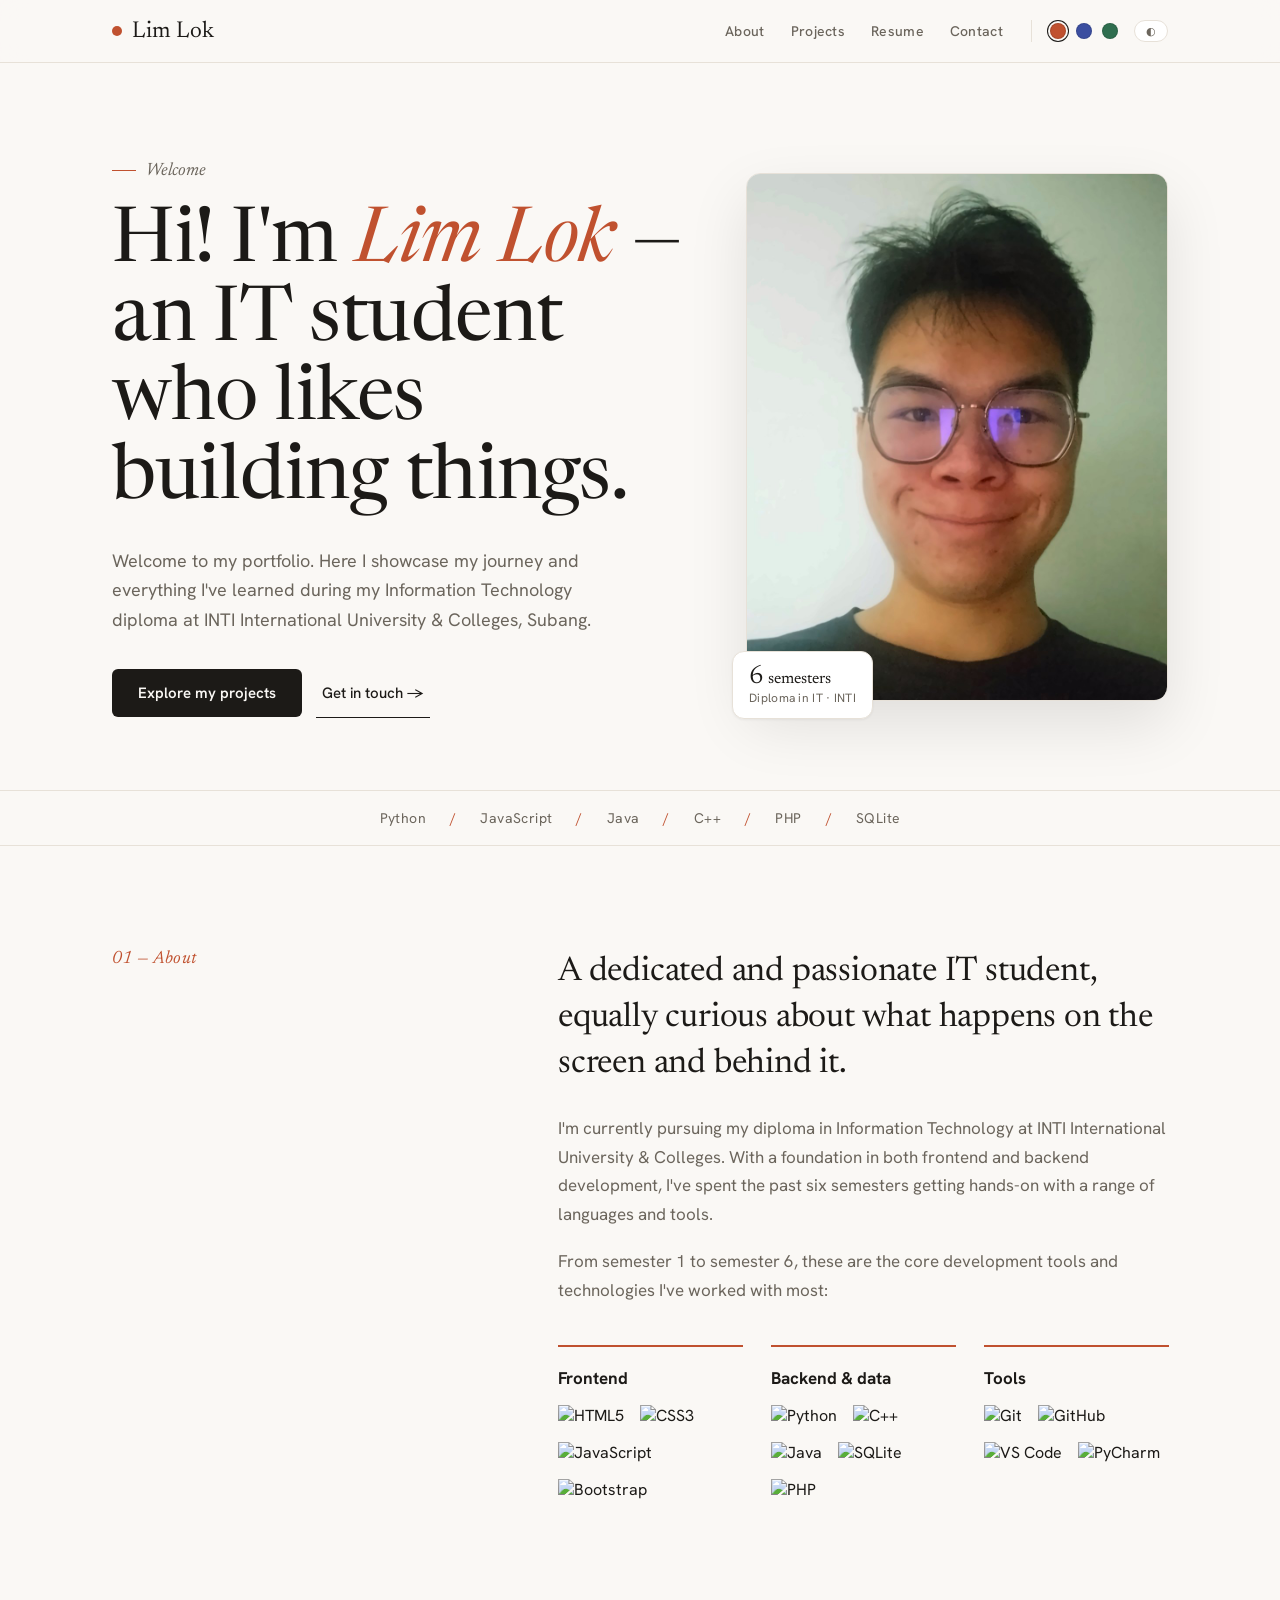
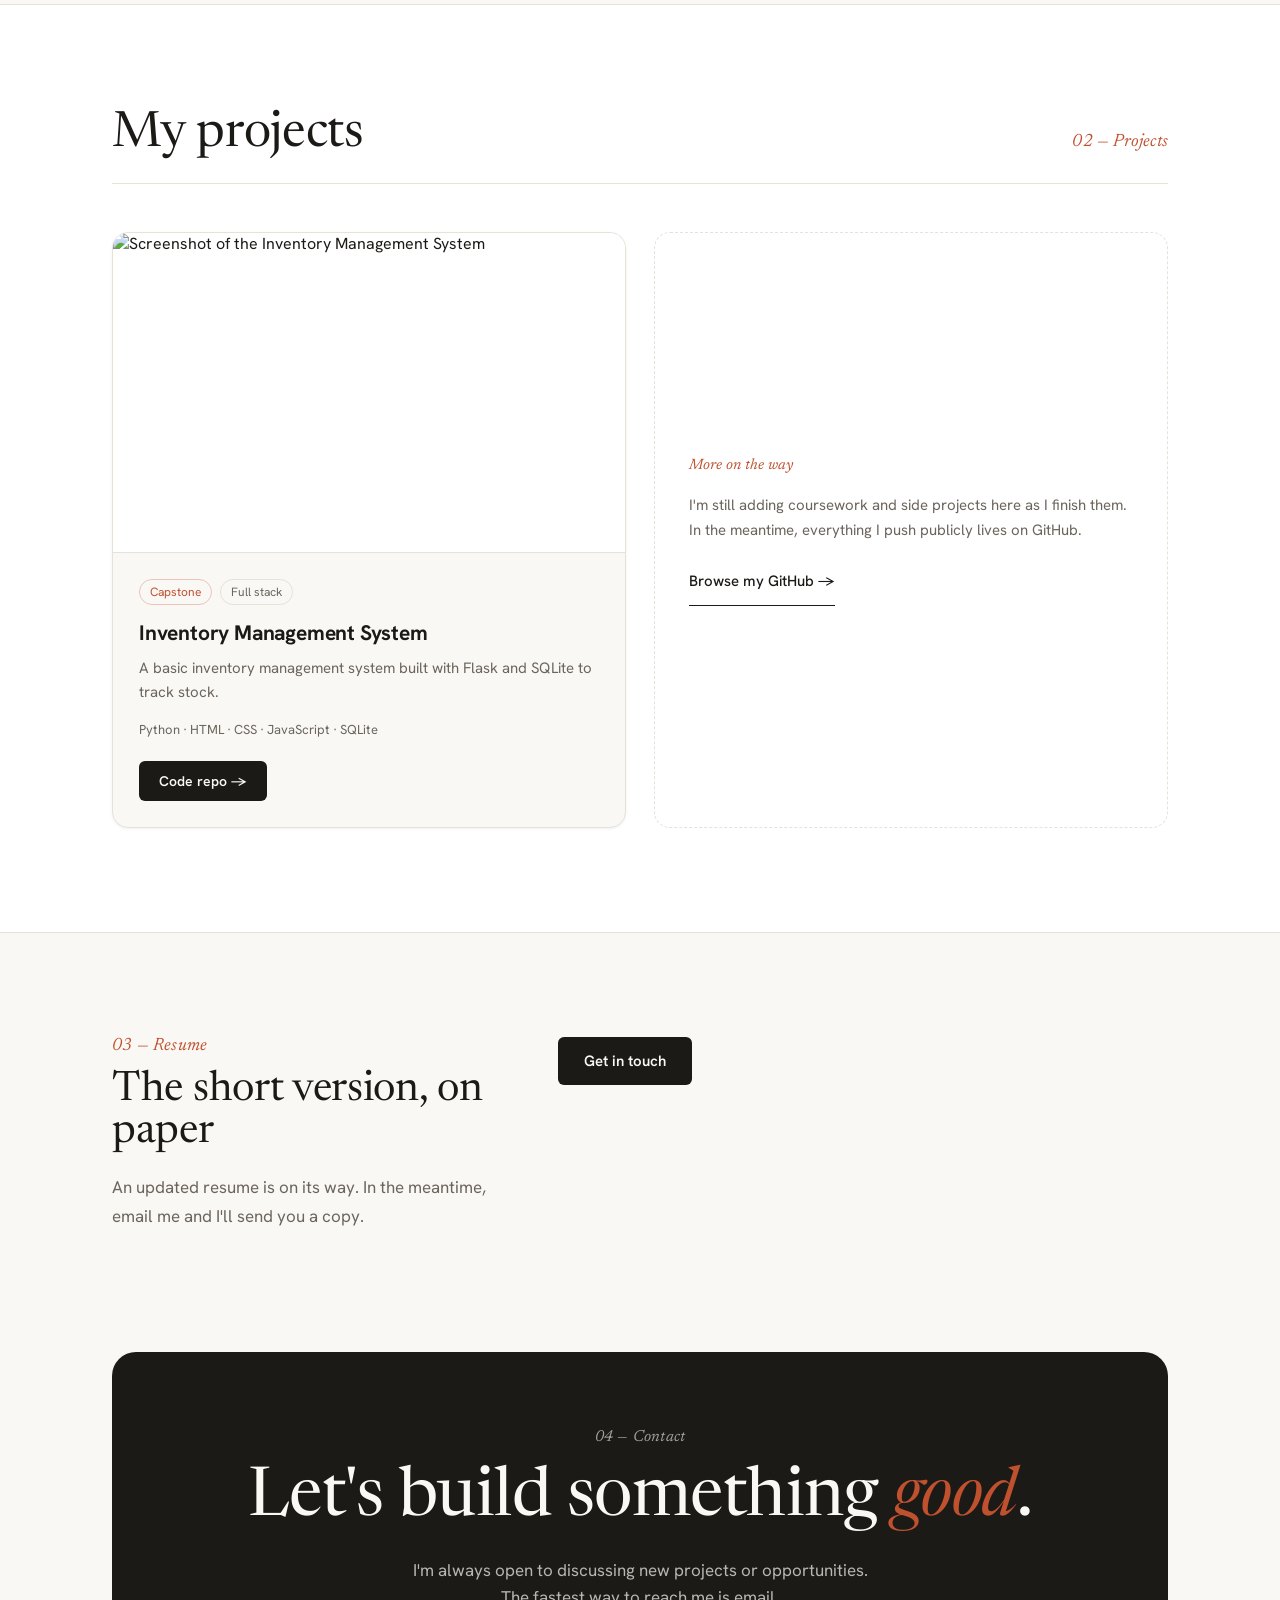
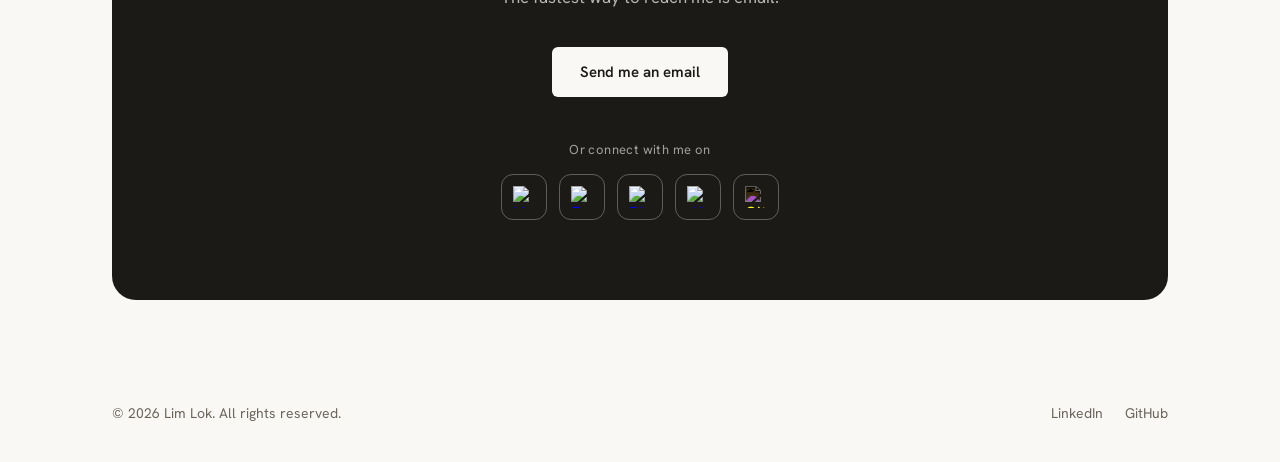
==== commit c5f11dc3: "Remove Drive resume embed and host new portrait locally The embedded Google Drive resume exposed a h" ====
--- a/index.html
+++ b/index.html
@@ -12,7 +12,7 @@
 <meta property="og:type" content="website">
 <meta property="og:title" content="Lim Lok — IT Student &amp; Developer">
 <meta property="og:description" content="Projects, skills and resume of an IT diploma student at INTI International University &amp; Colleges.">
-<meta property="og:image" content="https://i.imgur.com/SQGsjd0.jpeg">
+<meta property="og:image" content="https://ziczaczack.github.io/AboutMe/images/profile.jpg">
 
 <link rel="icon" href="data:image/svg+xml,<svg xmlns='http://www.w3.org/2000/svg' viewBox='0 0 32 32'><circle cx='16' cy='16' r='11' fill='%23c0512f'/></svg>">
 
@@ -105,7 +105,7 @@
 
     <div class="hero-media" data-reveal data-reveal-delay="120">
       <div class="hero-portrait">
-        <img src="https://i.imgur.com/SQGsjd0.jpeg" alt="Portrait of Lim Lok" width="800" height="1000">
+        <img src="images/profile.jpg" alt="Portrait of Lim Lok" width="960" height="1200">
       </div>
       <div class="hero-badge">
         <span class="hero-badge-figure">6<span>&nbsp;semesters</span></span>
@@ -222,13 +222,11 @@
     <div data-reveal>
       <p class="section-index">03 — Resume</p>
       <h2 class="section-title section-title-sm">The short version, on paper</h2>
-      <a class="btn btn-primary" href="https://drive.google.com/file/d/17y081T_vAtCY2FAp3vlfKwpQWgcncSkN/view?usp=sharing" target="_blank" rel="noopener">Download resume</a>
+      <p class="prose">An updated resume is on its way. In the meantime, email me and I'll send you a copy.</p>
     </div>
 
     <div data-reveal data-reveal-delay="100">
-      <div class="resume-frame">
-        <iframe src="https://drive.google.com/file/d/17y081T_vAtCY2FAp3vlfKwpQWgcncSkN/preview" title="Lim Lok resume PDF viewer" loading="lazy"></iframe>
-      </div>
+      <a class="btn btn-primary" href="#contact">Get in touch</a>
     </div>
   </section>
 
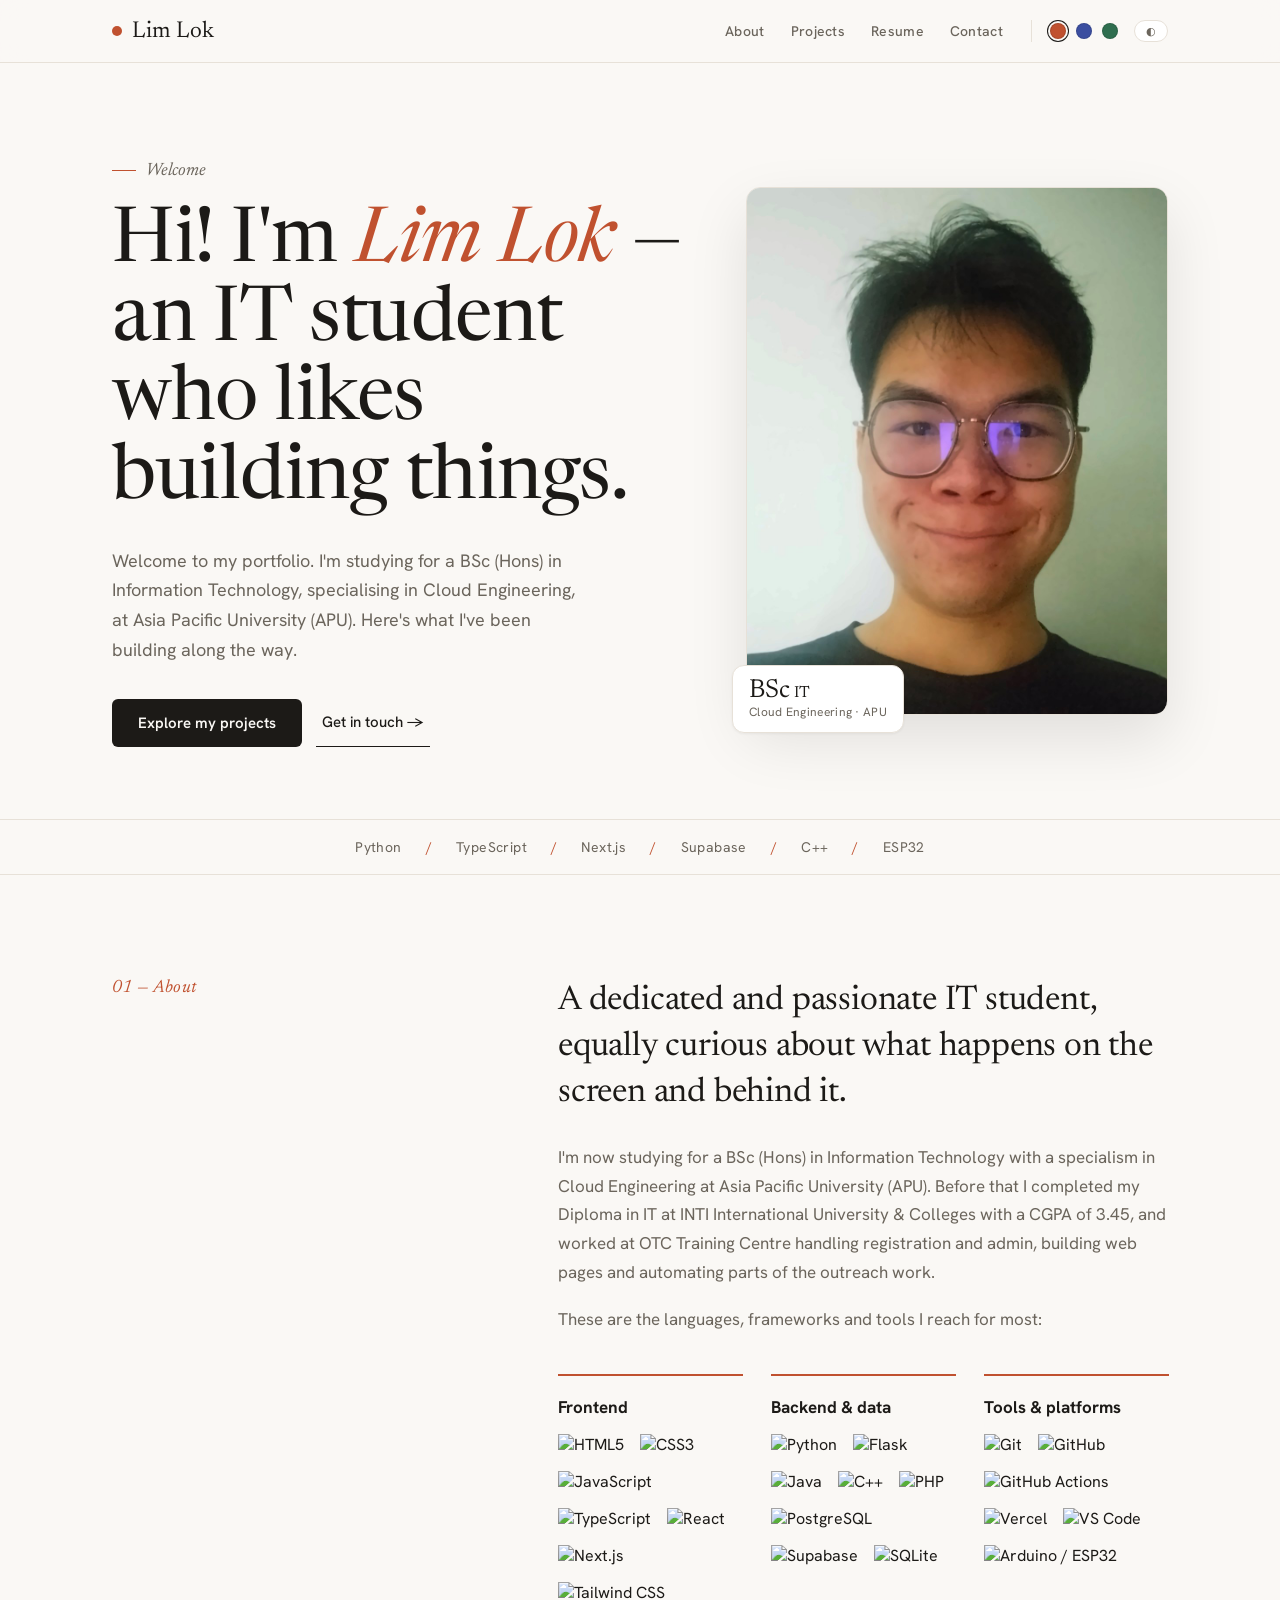
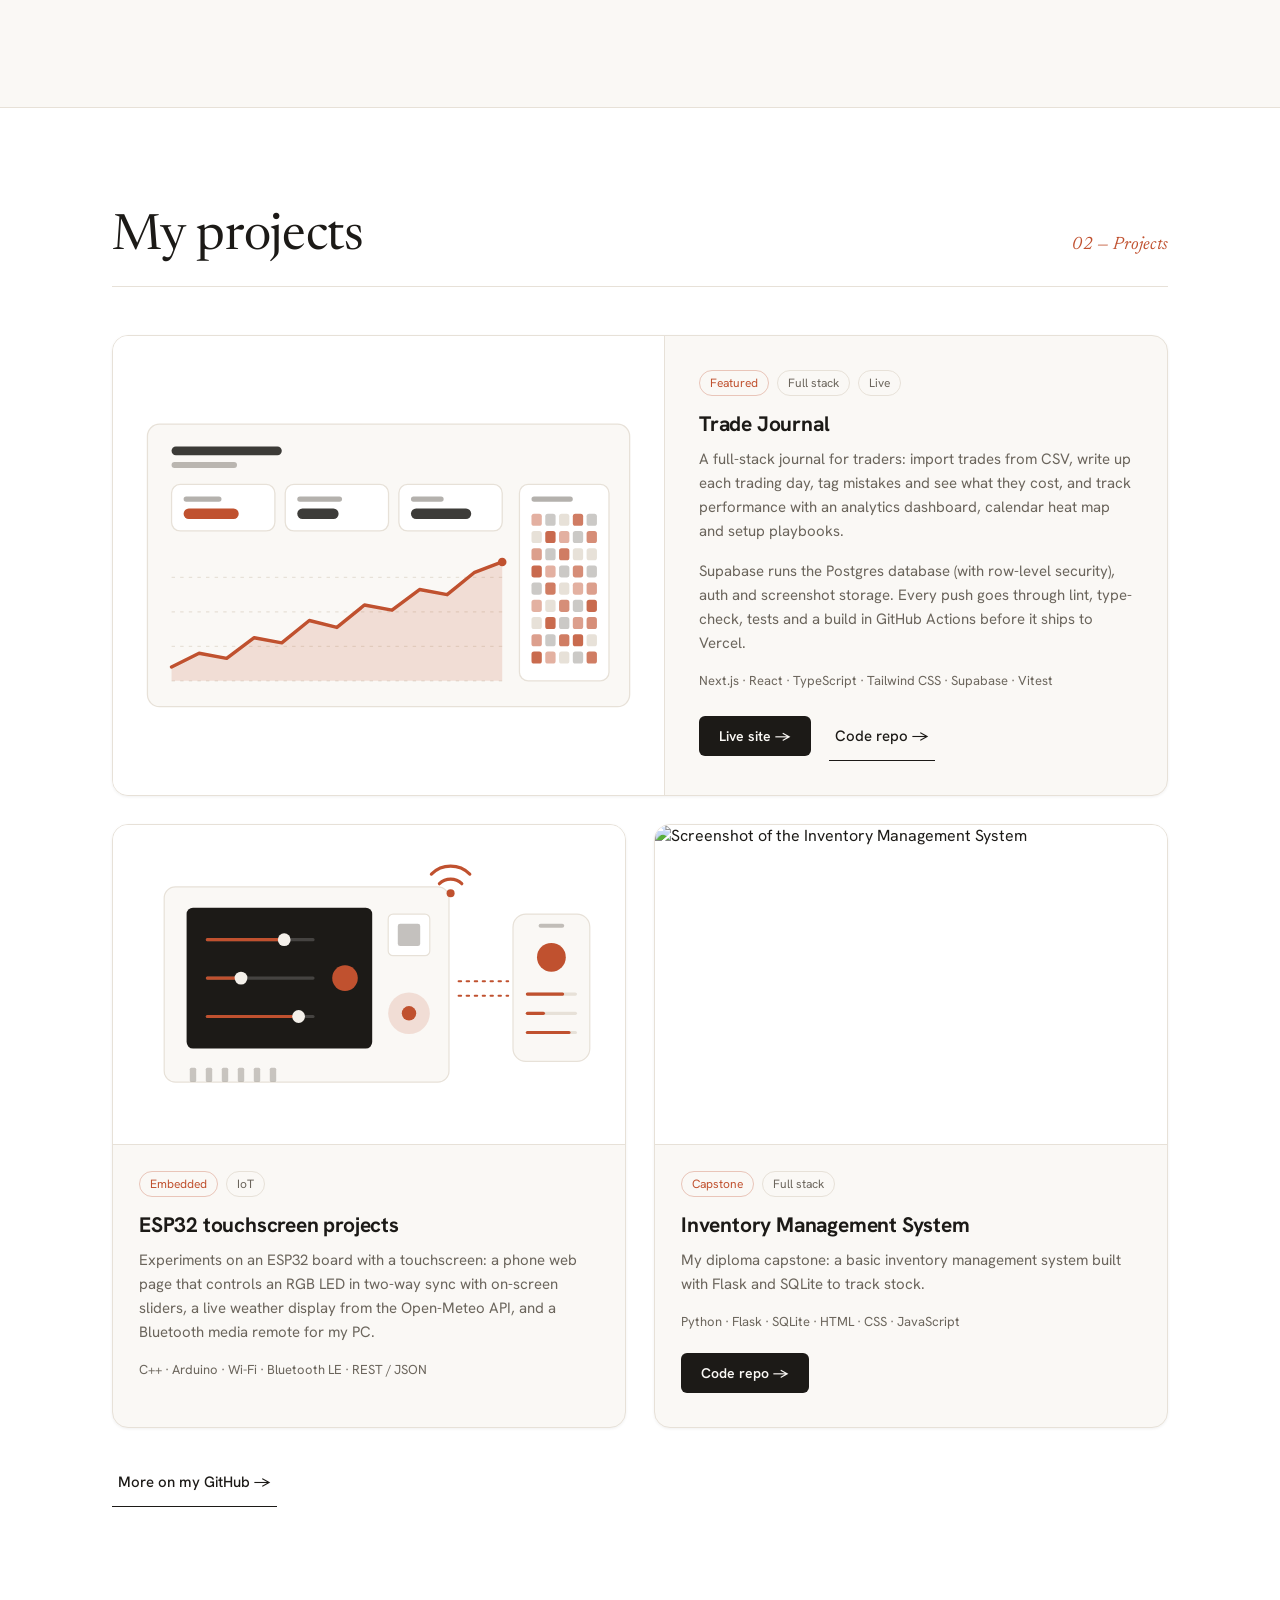
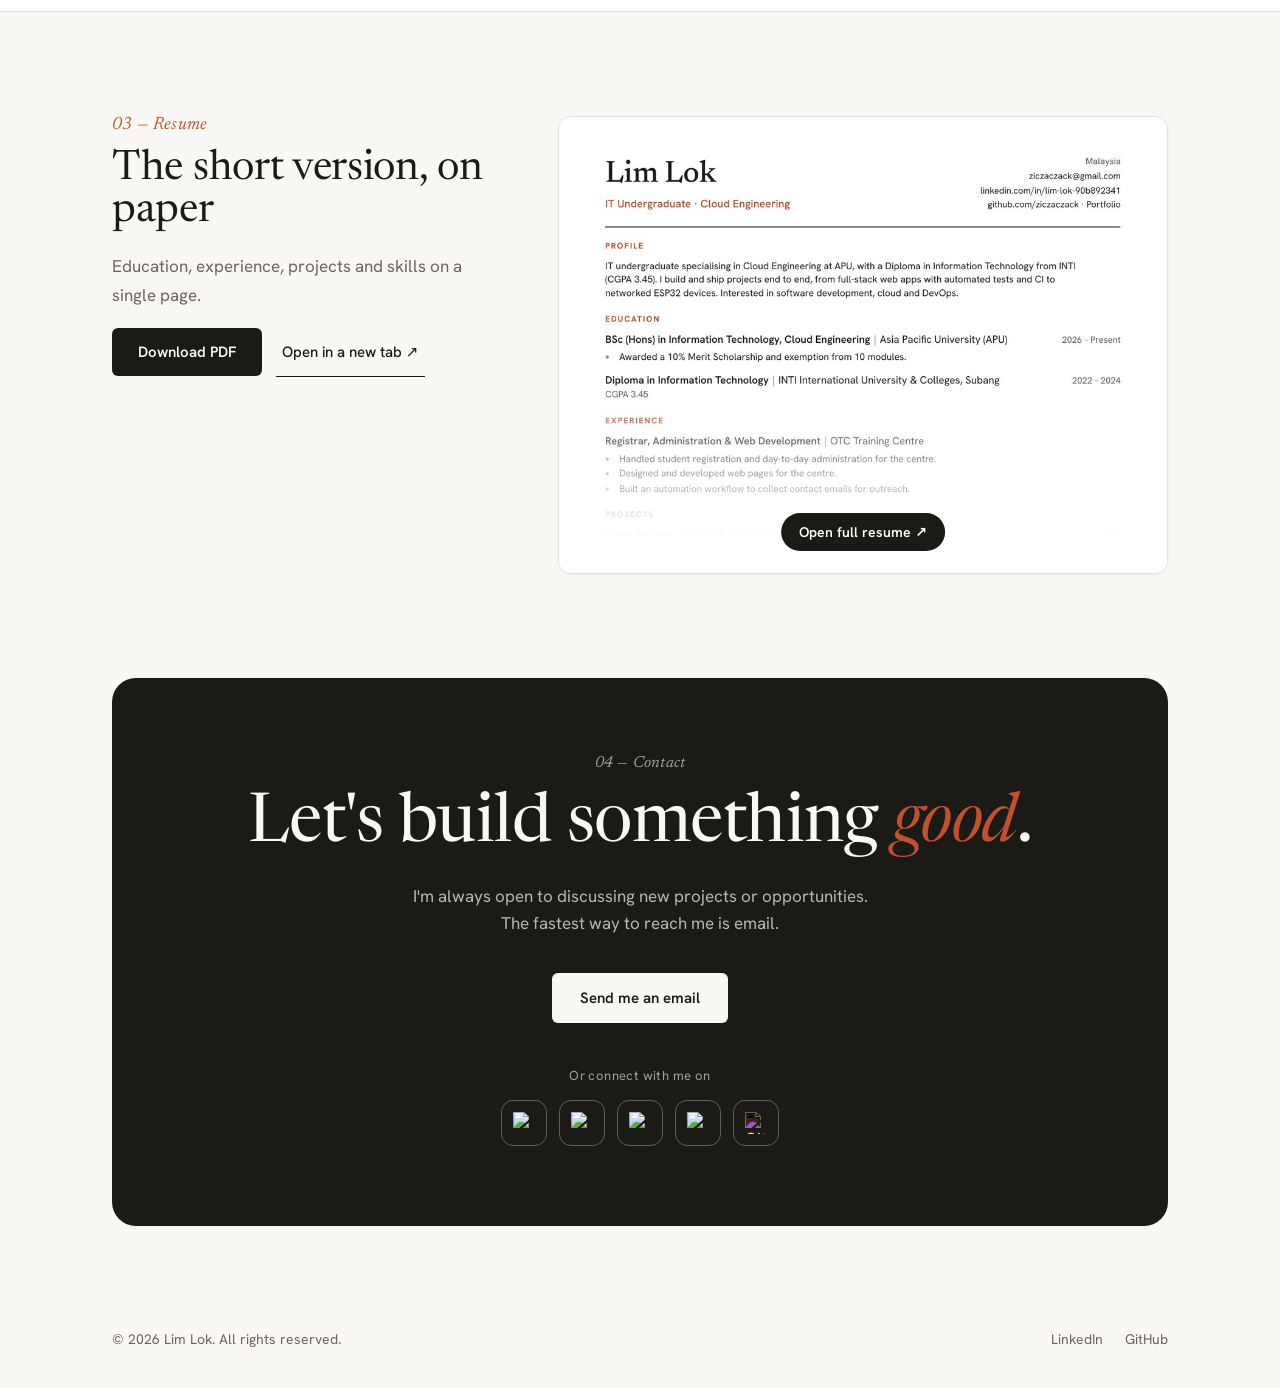
==== commit aa829217: "Refresh content for APU and add a new resume - Hero, about and meta tags now reflect the BSc IT (Clo" ====
--- a/index.html
+++ b/index.html
@@ -4,14 +4,14 @@
 <meta charset="UTF-8">
 <meta name="viewport" content="width=device-width, initial-scale=1">
 <title>Lim Lok — IT Student &amp; Developer</title>
-<meta name="description" content="Portfolio of Lim Lok, an Information Technology diploma student at INTI International University &amp; Colleges, Subang. Projects, skills and resume.">
+<meta name="description" content="Portfolio of Lim Lok, an IT undergraduate specialising in Cloud Engineering at Asia Pacific University (APU). Projects, skills and resume.">
 <meta name="author" content="Lim Lok">
 <meta name="theme-color" content="#faf8f5">
 
 <!-- Open Graph / social previews -->
 <meta property="og:type" content="website">
 <meta property="og:title" content="Lim Lok — IT Student &amp; Developer">
-<meta property="og:description" content="Projects, skills and resume of an IT diploma student at INTI International University &amp; Colleges.">
+<meta property="og:description" content="Projects, skills and resume of an IT undergraduate specialising in Cloud Engineering at APU.">
 <meta property="og:image" content="https://ziczaczack.github.io/AboutMe/images/profile.jpg">
 
 <link rel="icon" href="data:image/svg+xml,<svg xmlns='http://www.w3.org/2000/svg' viewBox='0 0 32 32'><circle cx='16' cy='16' r='11' fill='%23c0512f'/></svg>">
@@ -94,8 +94,8 @@
       <p class="eyebrow"><span class="eyebrow-rule" aria-hidden="true"></span>Welcome</p>
       <h1 class="hero-title">Hi! I'm <em>Lim Lok</em> — an IT student who likes building things.</h1>
       <p class="hero-lead">
-        Welcome to my portfolio. Here I showcase my journey and everything I've learned during my
-        Information Technology diploma at INTI International University &amp; Colleges, Subang.
+        Welcome to my portfolio. I'm studying for a BSc (Hons) in Information Technology, specialising in
+        Cloud Engineering, at Asia Pacific University (APU). Here's what I've been building along the way.
       </p>
       <div class="button-row">
         <a class="btn btn-primary" href="#projects">Explore my projects</a>
@@ -108,8 +108,8 @@
         <img src="images/profile.jpg" alt="Portrait of Lim Lok" width="960" height="1200">
       </div>
       <div class="hero-badge">
-        <span class="hero-badge-figure">6<span>&nbsp;semesters</span></span>
-        <span class="hero-badge-label">Diploma in IT · INTI</span>
+        <span class="hero-badge-figure">BSc<span>&nbsp;IT</span></span>
+        <span class="hero-badge-label">Cloud Engineering · APU</span>
       </div>
     </div>
   </section>
@@ -118,11 +118,11 @@
   <div class="tech-strip">
     <div class="tech-strip-inner">
       <span>Python</span><span class="sep" aria-hidden="true">/</span>
-      <span>JavaScript</span><span class="sep" aria-hidden="true">/</span>
-      <span>Java</span><span class="sep" aria-hidden="true">/</span>
+      <span>TypeScript</span><span class="sep" aria-hidden="true">/</span>
+      <span>Next.js</span><span class="sep" aria-hidden="true">/</span>
+      <span>Supabase</span><span class="sep" aria-hidden="true">/</span>
       <span>C++</span><span class="sep" aria-hidden="true">/</span>
-      <span>PHP</span><span class="sep" aria-hidden="true">/</span>
-      <span>SQLite</span>
+      <span>ESP32</span>
     </div>
   </div>
 
@@ -137,12 +137,13 @@
         A dedicated and passionate IT student, equally curious about what happens on the screen and behind it.
       </h2>
       <p class="prose">
-        I'm currently pursuing my diploma in Information Technology at INTI International University &amp; Colleges.
-        With a foundation in both frontend and backend development, I've spent the past six semesters getting
-        hands-on with a range of languages and tools.
+        I'm now studying for a BSc (Hons) in Information Technology with a specialism in Cloud Engineering
+        at Asia Pacific University (APU). Before that I completed my Diploma in IT at INTI International
+        University &amp; Colleges with a CGPA of 3.45, and worked at OTC Training Centre handling registration
+        and admin, building web pages and automating parts of the outreach work.
       </p>
       <p class="prose prose-last">
-        From semester 1 to semester 6, these are the core development tools and technologies I've worked with most:
+        These are the languages, frameworks and tools I reach for most:
       </p>
 
       <div class="skills">
@@ -152,7 +153,10 @@
             <li><img src="https://cdn.jsdelivr.net/gh/devicons/devicon@latest/icons/html5/html5-original.svg" alt="HTML5" title="HTML5" loading="lazy" width="32" height="32"></li>
             <li><img src="https://cdn.jsdelivr.net/gh/devicons/devicon@latest/icons/css3/css3-original.svg" alt="CSS3" title="CSS3" loading="lazy" width="32" height="32"></li>
             <li><img src="https://cdn.jsdelivr.net/gh/devicons/devicon@latest/icons/javascript/javascript-original.svg" alt="JavaScript" title="JavaScript" loading="lazy" width="32" height="32"></li>
-            <li><img src="https://cdn.jsdelivr.net/gh/devicons/devicon@latest/icons/bootstrap/bootstrap-original.svg" alt="Bootstrap" title="Bootstrap" loading="lazy" width="32" height="32"></li>
+            <li><img src="https://cdn.jsdelivr.net/gh/devicons/devicon@latest/icons/typescript/typescript-original.svg" alt="TypeScript" title="TypeScript" loading="lazy" width="32" height="32"></li>
+            <li><img src="https://cdn.jsdelivr.net/gh/devicons/devicon@latest/icons/react/react-original.svg" alt="React" title="React" loading="lazy" width="32" height="32"></li>
+            <li><img class="mono" src="https://cdn.jsdelivr.net/gh/devicons/devicon@latest/icons/nextjs/nextjs-original.svg" alt="Next.js" title="Next.js" loading="lazy" width="32" height="32"></li>
+            <li><img src="https://cdn.jsdelivr.net/gh/devicons/devicon@latest/icons/tailwindcss/tailwindcss-original.svg" alt="Tailwind CSS" title="Tailwind CSS" loading="lazy" width="32" height="32"></li>
           </ul>
         </div>
 
@@ -160,20 +164,25 @@
           <h3>Backend &amp; data</h3>
           <ul class="icon-row">
             <li><img src="https://cdn.jsdelivr.net/gh/devicons/devicon@latest/icons/python/python-original.svg" alt="Python" title="Python" loading="lazy" width="32" height="32"></li>
+            <li><img class="mono" src="https://cdn.jsdelivr.net/gh/devicons/devicon@latest/icons/flask/flask-original.svg" alt="Flask" title="Flask" loading="lazy" width="32" height="32"></li>
+            <li><img src="https://cdn.jsdelivr.net/gh/devicons/devicon@latest/icons/java/java-original.svg" alt="Java" title="Java" loading="lazy" width="32" height="32"></li>
             <li><img src="https://cdn.jsdelivr.net/gh/devicons/devicon@latest/icons/cplusplus/cplusplus-original.svg" alt="C++" title="C++" loading="lazy" width="32" height="32"></li>
-            <li><img src="https://cdn.jsdelivr.net/gh/devicons/devicon@latest/icons/java/java-original.svg" alt="Java" title="Java" loading="lazy" width="32" height="32"></li>
+            <li><img src="https://cdn.jsdelivr.net/gh/devicons/devicon@latest/icons/php/php-original.svg" alt="PHP" title="PHP" loading="lazy" width="32" height="32"></li>
+            <li><img src="https://cdn.jsdelivr.net/gh/devicons/devicon@latest/icons/postgresql/postgresql-original.svg" alt="PostgreSQL" title="PostgreSQL" loading="lazy" width="32" height="32"></li>
+            <li><img src="https://cdn.jsdelivr.net/gh/devicons/devicon@latest/icons/supabase/supabase-original.svg" alt="Supabase" title="Supabase" loading="lazy" width="32" height="32"></li>
             <li><img src="https://cdn.jsdelivr.net/gh/devicons/devicon@latest/icons/sqlite/sqlite-original.svg" alt="SQLite" title="SQLite" loading="lazy" width="32" height="32"></li>
-            <li><img src="https://cdn.jsdelivr.net/gh/devicons/devicon@latest/icons/php/php-original.svg" alt="PHP" title="PHP" loading="lazy" width="32" height="32"></li>
           </ul>
         </div>
 
         <div class="skill-group" data-reveal data-reveal-delay="160">
-          <h3>Tools</h3>
+          <h3>Tools &amp; platforms</h3>
           <ul class="icon-row">
             <li><img src="https://cdn.jsdelivr.net/gh/devicons/devicon@latest/icons/git/git-original.svg" alt="Git" title="Git" loading="lazy" width="32" height="32"></li>
-            <li><img src="https://cdn.jsdelivr.net/gh/devicons/devicon@latest/icons/github/github-original.svg" alt="GitHub" title="GitHub" loading="lazy" width="32" height="32"></li>
+            <li><img class="mono" src="https://cdn.jsdelivr.net/gh/devicons/devicon@latest/icons/github/github-original.svg" alt="GitHub" title="GitHub" loading="lazy" width="32" height="32"></li>
+            <li><img src="https://cdn.jsdelivr.net/gh/devicons/devicon@latest/icons/githubactions/githubactions-original.svg" alt="GitHub Actions" title="GitHub Actions" loading="lazy" width="32" height="32"></li>
+            <li><img class="mono" src="https://cdn.jsdelivr.net/gh/devicons/devicon@latest/icons/vercel/vercel-original.svg" alt="Vercel" title="Vercel" loading="lazy" width="32" height="32"></li>
             <li><img src="https://cdn.jsdelivr.net/gh/devicons/devicon@latest/icons/vscode/vscode-original.svg" alt="VS Code" title="VS Code" loading="lazy" width="32" height="32"></li>
-            <li><img src="https://cdn.jsdelivr.net/gh/devicons/devicon@latest/icons/pycharm/pycharm-original.svg" alt="PyCharm" title="PyCharm" loading="lazy" width="32" height="32"></li>
+            <li><img src="https://cdn.jsdelivr.net/gh/devicons/devicon@latest/icons/arduino/arduino-original.svg" alt="Arduino / ESP32" title="Arduino / ESP32" loading="lazy" width="32" height="32"></li>
           </ul>
         </div>
       </div>
@@ -189,7 +198,108 @@
       </div>
 
       <div class="projects">
+        <article class="project-card is-featured" data-reveal>
+          <div class="project-media project-media-ill" aria-hidden="true">
+            <svg viewBox="0 0 640 400" preserveAspectRatio="xMidYMid meet" role="presentation">
+              <rect class="ill-panel" x="40" y="36" width="560" height="328" rx="14"/>
+              <rect class="ill-ink" x="68" y="62" width="128" height="10" rx="5" opacity=".85"/>
+              <rect class="ill-muted" x="68" y="80" width="76" height="7" rx="3.5" opacity=".45"/>
+              <g>
+                <rect class="ill-card" x="68" y="106" width="120" height="54" rx="10"/>
+                <rect class="ill-muted" x="82" y="120" width="44" height="6" rx="3" opacity=".5"/>
+                <rect class="ill-accent" x="82" y="134" width="64" height="12" rx="6"/>
+                <rect class="ill-card" x="200" y="106" width="120" height="54" rx="10"/>
+                <rect class="ill-muted" x="214" y="120" width="52" height="6" rx="3" opacity=".5"/>
+                <rect class="ill-ink" x="214" y="134" width="48" height="12" rx="6" opacity=".85"/>
+                <rect class="ill-card" x="332" y="106" width="120" height="54" rx="10"/>
+                <rect class="ill-muted" x="346" y="120" width="38" height="6" rx="3" opacity=".5"/>
+                <rect class="ill-ink" x="346" y="134" width="70" height="12" rx="6" opacity=".85"/>
+              </g>
+              <g class="ill-grid">
+                <line x1="68" y1="214" x2="452" y2="214"/><line x1="68" y1="254" x2="452" y2="254"/>
+                <line x1="68" y1="294" x2="452" y2="294"/><line x1="68" y1="334" x2="452" y2="334"/>
+              </g>
+              <polygon class="ill-accent-soft" points="68,334 68,318 100,302 132,308 164,284 196,290 228,264 260,272 292,246 324,252 356,228 388,234 420,208 452,196 452,334"/>
+              <polyline class="ill-stroke-accent" points="68,318 100,302 132,308 164,284 196,290 228,264 260,272 292,246 324,252 356,228 388,234 420,208 452,196"/>
+              <circle class="ill-accent" cx="452" cy="196" r="5"/>
+              <rect class="ill-card" x="472" y="106" width="104" height="228" rx="10"/>
+              <rect class="ill-muted" x="486" y="120" width="48" height="6" rx="3" opacity=".5"/>
+              <g><rect class="ill-accent" x="486" y="140" width="12" height="14" rx="3" opacity="0.45"/><rect class="ill-muted" x="502" y="140" width="12" height="14" rx="3" opacity=".35"/><rect class="ill-grid-fill" x="518" y="140" width="12" height="14" rx="3"/><rect class="ill-accent" x="534" y="140" width="12" height="14" rx="3" opacity="0.75"/><rect class="ill-muted" x="550" y="140" width="12" height="14" rx="3" opacity=".35"/><rect class="ill-grid-fill" x="486" y="160" width="12" height="14" rx="3"/><rect class="ill-accent" x="502" y="160" width="12" height="14" rx="3" opacity="0.85"/><rect class="ill-accent" x="518" y="160" width="12" height="14" rx="3" opacity="0.45"/><rect class="ill-muted" x="534" y="160" width="12" height="14" rx="3" opacity=".35"/><rect class="ill-accent" x="550" y="160" width="12" height="14" rx="3" opacity="0.65"/><rect class="ill-accent" x="486" y="180" width="12" height="14" rx="3" opacity="0.55"/><rect class="ill-muted" x="502" y="180" width="12" height="14" rx="3" opacity=".35"/><rect class="ill-accent" x="518" y="180" width="12" height="14" rx="3" opacity="0.75"/><rect class="ill-grid-fill" x="534" y="180" width="12" height="14" rx="3"/><rect class="ill-grid-fill" x="550" y="180" width="12" height="14" rx="3"/><rect class="ill-accent" x="486" y="200" width="12" height="14" rx="3" opacity="0.85"/><rect class="ill-accent" x="502" y="200" width="12" height="14" rx="3" opacity="0.45"/><rect class="ill-muted" x="518" y="200" width="12" height="14" rx="3" opacity=".35"/><rect class="ill-accent" x="534" y="200" width="12" height="14" rx="3" opacity="0.65"/><rect class="ill-muted" x="550" y="200" width="12" height="14" rx="3" opacity=".35"/><rect class="ill-muted" x="486" y="220" width="12" height="14" rx="3" opacity=".35"/><rect class="ill-accent" x="502" y="220" width="12" height="14" rx="3" opacity="0.75"/><rect class="ill-grid-fill" x="518" y="220" width="12" height="14" rx="3"/><rect class="ill-accent" x="534" y="220" width="12" height="14" rx="3" opacity="0.45"/><rect class="ill-accent" x="550" y="220" width="12" height="14" rx="3" opacity="0.55"/><rect class="ill-accent" x="486" y="240" width="12" height="14" rx="3" opacity="0.45"/><rect class="ill-grid-fill" x="502" y="240" width="12" height="14" rx="3"/><rect class="ill-accent" x="518" y="240" width="12" height="14" rx="3" opacity="0.65"/><rect class="ill-muted" x="534" y="240" width="12" height="14" rx="3" opacity=".35"/><rect class="ill-accent" x="550" y="240" width="12" height="14" rx="3" opacity="0.85"/><rect class="ill-grid-fill" x="486" y="260" width="12" height="14" rx="3"/><rect class="ill-accent" x="502" y="260" width="12" height="14" rx="3" opacity="0.85"/><rect class="ill-muted" x="518" y="260" width="12" height="14" rx="3" opacity=".35"/><rect class="ill-accent" x="534" y="260" width="12" height="14" rx="3" opacity="0.55"/><rect class="ill-accent" x="550" y="260" width="12" height="14" rx="3" opacity="0.65"/><rect class="ill-accent" x="486" y="280" width="12" height="14" rx="3" opacity="0.55"/><rect class="ill-muted" x="502" y="280" width="12" height="14" rx="3" opacity=".35"/><rect class="ill-accent" x="518" y="280" width="12" height="14" rx="3" opacity="0.75"/><rect class="ill-accent" x="534" y="280" width="12" height="14" rx="3" opacity="0.85"/><rect class="ill-grid-fill" x="550" y="280" width="12" height="14" rx="3"/><rect class="ill-accent" x="486" y="300" width="12" height="14" rx="3" opacity="0.85"/><rect class="ill-accent" x="502" y="300" width="12" height="14" rx="3" opacity="0.45"/><rect class="ill-grid-fill" x="518" y="300" width="12" height="14" rx="3"/><rect class="ill-muted" x="534" y="300" width="12" height="14" rx="3" opacity=".35"/><rect class="ill-accent" x="550" y="300" width="12" height="14" rx="3" opacity="0.75"/></g>
+            </svg>
+          </div>
+          <div class="project-body">
+            <div class="tags">
+              <span class="tag tag-accent">Featured</span>
+              <span class="tag">Full stack</span>
+              <span class="tag">Live</span>
+            </div>
+            <h3>Trade Journal</h3>
+            <p>
+              A full-stack journal for traders: import trades from CSV, write up each trading day, tag mistakes
+              and see what they cost, and track performance with an analytics dashboard, calendar heat map and
+              setup playbooks.
+            </p>
+            <p>
+              Supabase runs the Postgres database (with row-level security), auth and screenshot storage. Every
+              push goes through lint, type-check, tests and a build in GitHub Actions before it ships to Vercel.
+            </p>
+            <p class="project-tech">Next.js · React · TypeScript · Tailwind CSS · Supabase · Vitest</p>
+            <div class="button-row">
+              <a class="btn btn-primary btn-sm" href="https://trade-journal-kappa-cyan.vercel.app" target="_blank" rel="noopener">Live site →</a>
+              <a class="btn btn-link" href="https://github.com/ziczaczack/TradeJournal" target="_blank" rel="noopener">Code repo →</a>
+            </div>
+          </div>
+        </article>
+
         <article class="project-card" data-reveal>
+          <div class="project-media project-media-ill" aria-hidden="true">
+            <svg viewBox="0 0 640 400" preserveAspectRatio="xMidYMid slice" role="presentation">
+              <rect class="ill-panel" x="64" y="78" width="356" height="244" rx="14"/>
+              <g class="ill-muted" opacity=".35">
+                <rect x="96" y="304" width="8" height="18" rx="2"/><rect x="116" y="304" width="8" height="18" rx="2"/>
+                <rect x="136" y="304" width="8" height="18" rx="2"/><rect x="156" y="304" width="8" height="18" rx="2"/>
+                <rect x="176" y="304" width="8" height="18" rx="2"/><rect x="196" y="304" width="8" height="18" rx="2"/>
+              </g>
+              <rect class="ill-screen" x="92" y="104" width="232" height="176" rx="8"/>
+              <g class="ill-track">
+                <line x1="118" y1="144" x2="250" y2="144"/><line x1="118" y1="192" x2="250" y2="192"/><line x1="118" y1="240" x2="250" y2="240"/>
+              </g>
+              <g class="ill-stroke-accent"><line x1="118" y1="144" x2="214" y2="144"/><line x1="118" y1="192" x2="160" y2="192"/><line x1="118" y1="240" x2="232" y2="240"/></g>
+              <g class="ill-knob"><circle cx="214" cy="144" r="8"/><circle cx="160" cy="192" r="8"/><circle cx="232" cy="240" r="8"/></g>
+              <circle class="ill-accent" cx="290" cy="192" r="16"/>
+              <rect class="ill-card" x="344" y="112" width="52" height="52" rx="6"/>
+              <rect class="ill-muted" x="356" y="124" width="28" height="28" rx="3" opacity=".4"/>
+              <circle class="ill-accent-soft" cx="370" cy="236" r="26"/>
+              <circle class="ill-accent" cx="370" cy="236" r="9"/>
+              <g class="ill-stroke-accent" fill="none">
+                <path d="M398 62 a34 34 0 0 1 48 0"/><path d="M408 74 a20 20 0 0 1 28 0"/>
+              </g>
+              <circle class="ill-accent" cx="422" cy="86" r="5"/>
+              <path class="ill-dash" d="M432 196 C 460 196, 470 196, 494 196"/>
+              <path class="ill-dash" d="M432 214 C 460 214, 470 214, 494 214"/>
+              <rect class="ill-panel" x="500" y="112" width="96" height="184" rx="16"/>
+              <rect class="ill-muted" x="532" y="124" width="32" height="5" rx="2.5" opacity=".4"/>
+              <circle class="ill-accent" cx="548" cy="166" r="18"/>
+              <g class="ill-track ill-track-light"><line x1="518" y1="212" x2="578" y2="212"/><line x1="518" y1="236" x2="578" y2="236"/><line x1="518" y1="260" x2="578" y2="260"/></g>
+              <g class="ill-stroke-accent"><line x1="518" y1="212" x2="562" y2="212"/><line x1="518" y1="236" x2="538" y2="236"/><line x1="518" y1="260" x2="570" y2="260"/></g>
+            </svg>
+          </div>
+          <div class="project-body">
+            <div class="tags">
+              <span class="tag tag-accent">Embedded</span>
+              <span class="tag">IoT</span>
+            </div>
+            <h3>ESP32 touchscreen projects</h3>
+            <p>
+              Experiments on an ESP32 board with a touchscreen: a phone web page that controls an RGB LED in
+              two-way sync with on-screen sliders, a live weather display from the Open-Meteo API, and a
+              Bluetooth media remote for my PC.
+            </p>
+            <p class="project-tech">C++ · Arduino · Wi-Fi · Bluetooth LE · REST / JSON</p>
+          </div>
+        </article>
+
+        <article class="project-card" data-reveal data-reveal-delay="80">
           <div class="project-media">
             <img src="https://i.imgur.com/VbYl8SF.png" alt="Screenshot of the Inventory Management System" loading="lazy" width="800" height="500">
           </div>
@@ -199,21 +309,16 @@
               <span class="tag">Full stack</span>
             </div>
             <h3>Inventory Management System</h3>
-            <p>A basic inventory management system built with Flask and SQLite to track stock.</p>
-            <p class="project-tech">Python · HTML · CSS · JavaScript · SQLite</p>
+            <p>My diploma capstone: a basic inventory management system built with Flask and SQLite to track stock.</p>
+            <p class="project-tech">Python · Flask · SQLite · HTML · CSS · JavaScript</p>
             <a class="btn btn-primary btn-sm" href="https://github.com/ziczaczack/capstone" target="_blank" rel="noopener">Code repo →</a>
           </div>
         </article>
-
-        <article class="project-placeholder" data-reveal data-reveal-delay="80">
-          <p class="placeholder-title">More on the way</p>
-          <p>
-            I'm still adding coursework and side projects here as I finish them. In the meantime,
-            everything I push publicly lives on GitHub.
-          </p>
-          <a class="btn btn-link" href="https://github.com/ziczaczack" target="_blank" rel="noopener">Browse my GitHub →</a>
-        </article>
-      </div>
+      </div>
+
+      <p class="projects-more" data-reveal>
+        <a class="btn btn-link" href="https://github.com/ziczaczack" target="_blank" rel="noopener">More on my GitHub →</a>
+      </p>
     </div>
   </section>
 
@@ -222,11 +327,18 @@
     <div data-reveal>
       <p class="section-index">03 — Resume</p>
       <h2 class="section-title section-title-sm">The short version, on paper</h2>
-      <p class="prose">An updated resume is on its way. In the meantime, email me and I'll send you a copy.</p>
+      <p class="prose">Education, experience, projects and skills on a single page.</p>
+      <div class="button-row">
+        <a class="btn btn-primary" href="resume/Lim-Lok-Resume.pdf" download>Download PDF</a>
+        <a class="btn btn-link" href="resume/Lim-Lok-Resume.pdf" target="_blank" rel="noopener">Open in a new tab ↗</a>
+      </div>
     </div>
 
     <div data-reveal data-reveal-delay="100">
-      <a class="btn btn-primary" href="#contact">Get in touch</a>
+      <a class="resume-frame" href="resume/Lim-Lok-Resume.pdf" target="_blank" rel="noopener" aria-label="Open Lim Lok's resume as a PDF">
+        <img src="resume/resume-preview.jpg" alt="First page of Lim Lok's resume" loading="lazy" width="1000" height="1415">
+        <span class="resume-frame-cta">Open full resume ↗</span>
+      </a>
     </div>
   </section>
 
@@ -238,7 +350,7 @@
       <p class="contact-lead">
         I'm always open to discussing new projects or opportunities. The fastest way to reach me is email.
       </p>
-      <a class="btn btn-invert" href="mailto:j24041446@student.newinti.edu.my?subject=Contact%20from%20your%20Portfolio">Send me an email</a>
+      <a class="btn btn-invert" href="mailto:ziczaczack@gmail.com?subject=Contact%20from%20your%20Portfolio">Send me an email</a>
 
       <p class="contact-or">Or connect with me on</p>
       <ul class="social">
--- a/css/styles.css
+++ b/css/styles.css
@@ -456,6 +456,8 @@
   list-style: none;
 }
 .icon-row img { width: 32px; height: 32px; object-fit: contain; }
+/* Black logos (Next.js, Flask, GitHub, Vercel) flip to white in dark mode. */
+html[data-theme="dark"] .icon-row .mono { filter: invert(1); }
 
 /* Projects */
 .projects { display: grid; grid-template-columns: repeat(2, 1fr); gap: 28px; }
@@ -477,6 +479,33 @@
 }
 .project-media img { width: 100%; height: 100%; object-fit: cover; display: block; }
 
+/* Illustrated covers for projects without a screenshot. Colours come from the
+   theme tokens, so they follow light/dark mode and the accent swatches. */
+.project-media-ill { color: var(--muted); }
+.project-media-ill svg { width: 100%; height: 100%; display: block; }
+.ill-panel { fill: var(--bg); stroke: var(--line); stroke-width: 1.5; }
+.ill-card { fill: var(--surface); stroke: var(--line); stroke-width: 1.5; }
+.ill-ink { fill: var(--ink); }
+.ill-muted { fill: var(--muted); }
+.ill-accent { fill: var(--accent); }
+.ill-accent-soft { fill: color-mix(in srgb, var(--accent) 16%, transparent); }
+.ill-stroke-accent { fill: none; stroke: var(--accent); stroke-width: 4; stroke-linecap: round; stroke-linejoin: round; }
+.ill-grid line { stroke: var(--line); stroke-width: 1.5; stroke-dasharray: 4 6; }
+.ill-grid-fill { fill: var(--line); }
+.ill-screen { fill: #1c1a17; }
+html[data-theme="dark"] .ill-screen { fill: #0b0a08; }
+.ill-track line { stroke: rgba(255, 255, 255, .18); stroke-width: 4; stroke-linecap: round; }
+.ill-knob circle { fill: #f4f0ea; }
+.ill-track-light line { stroke: var(--line); }
+.ill-dash { fill: none; stroke: var(--accent); stroke-width: 2.5; stroke-dasharray: 3 7; stroke-linecap: round; }
+
+/* Featured project spans the full row with the cover beside the text. */
+.project-card.is-featured { grid-column: 1 / -1; display: grid; grid-template-columns: 1.1fr 1fr; }
+.project-card.is-featured .project-media { aspect-ratio: auto; min-height: 100%; border-bottom: 0; border-right: 1px solid var(--line); }
+.project-card.is-featured .project-body { padding: 34px; align-self: center; }
+.project-card .button-row { gap: 18px; }
+.projects-more { margin: 30px 0 0; }
+
 .project-body { padding: 26px; }
 .project-body h3 { margin: 0 0 10px; font-size: 21px; letter-spacing: -.2px; }
 .project-body p { margin: 0 0 16px; color: var(--muted); font-size: 15px; line-height: 1.6; }
@@ -516,14 +545,44 @@
 
 /* Resume */
 .resume-frame {
-  aspect-ratio: 16 / 10;
+  position: relative;
+  display: block;
+  aspect-ratio: 4 / 3;
   overflow: hidden;
   border: 1px solid var(--line);
   border-radius: 14px;
-  background: var(--surface);
+  background: #fff;
   box-shadow: var(--shadow);
-}
-.resume-frame iframe { width: 100%; height: 100%; border: 0; display: block; }
+  transition: box-shadow .3s ease;
+}
+.resume-frame:hover { box-shadow: var(--shadow-lg); }
+.resume-frame img { width: 100%; height: 100%; object-fit: cover; object-position: top; display: block; transition: transform .5s ease; }
+.resume-frame:hover img { transform: scale(1.015); }
+/* Fade the cropped page out so it reads as a preview, not a cut-off. */
+.resume-frame::after {
+  content: "";
+  position: absolute;
+  inset: auto 0 0 0;
+  height: 42%;
+  background: linear-gradient(to bottom, rgba(255, 255, 255, 0), #fff 82%);
+  pointer-events: none;
+}
+.resume-frame-cta {
+  position: absolute;
+  left: 50%;
+  bottom: 22px;
+  z-index: 1;
+  transform: translateX(-50%);
+  padding: 10px 18px;
+  border-radius: 999px;
+  background: #1c1a17;
+  color: #fff;
+  font-size: 14px;
+  font-weight: 600;
+  white-space: nowrap;
+  transition: background .2s ease;
+}
+.resume-frame:hover .resume-frame-cta { background: var(--accent); }
 
 /* Contact */
 .contact-card {
@@ -637,6 +696,9 @@
 
 @media (max-width: 820px) {
   .projects { grid-template-columns: 1fr; }
+  .project-card.is-featured { grid-template-columns: 1fr; }
+  .project-card.is-featured .project-media { aspect-ratio: 16 / 10; min-height: 0; border-right: 0; border-bottom: 1px solid var(--line); }
+  .project-card.is-featured .project-body { padding: 26px; }
 }
 
 @media (max-width: 640px) {
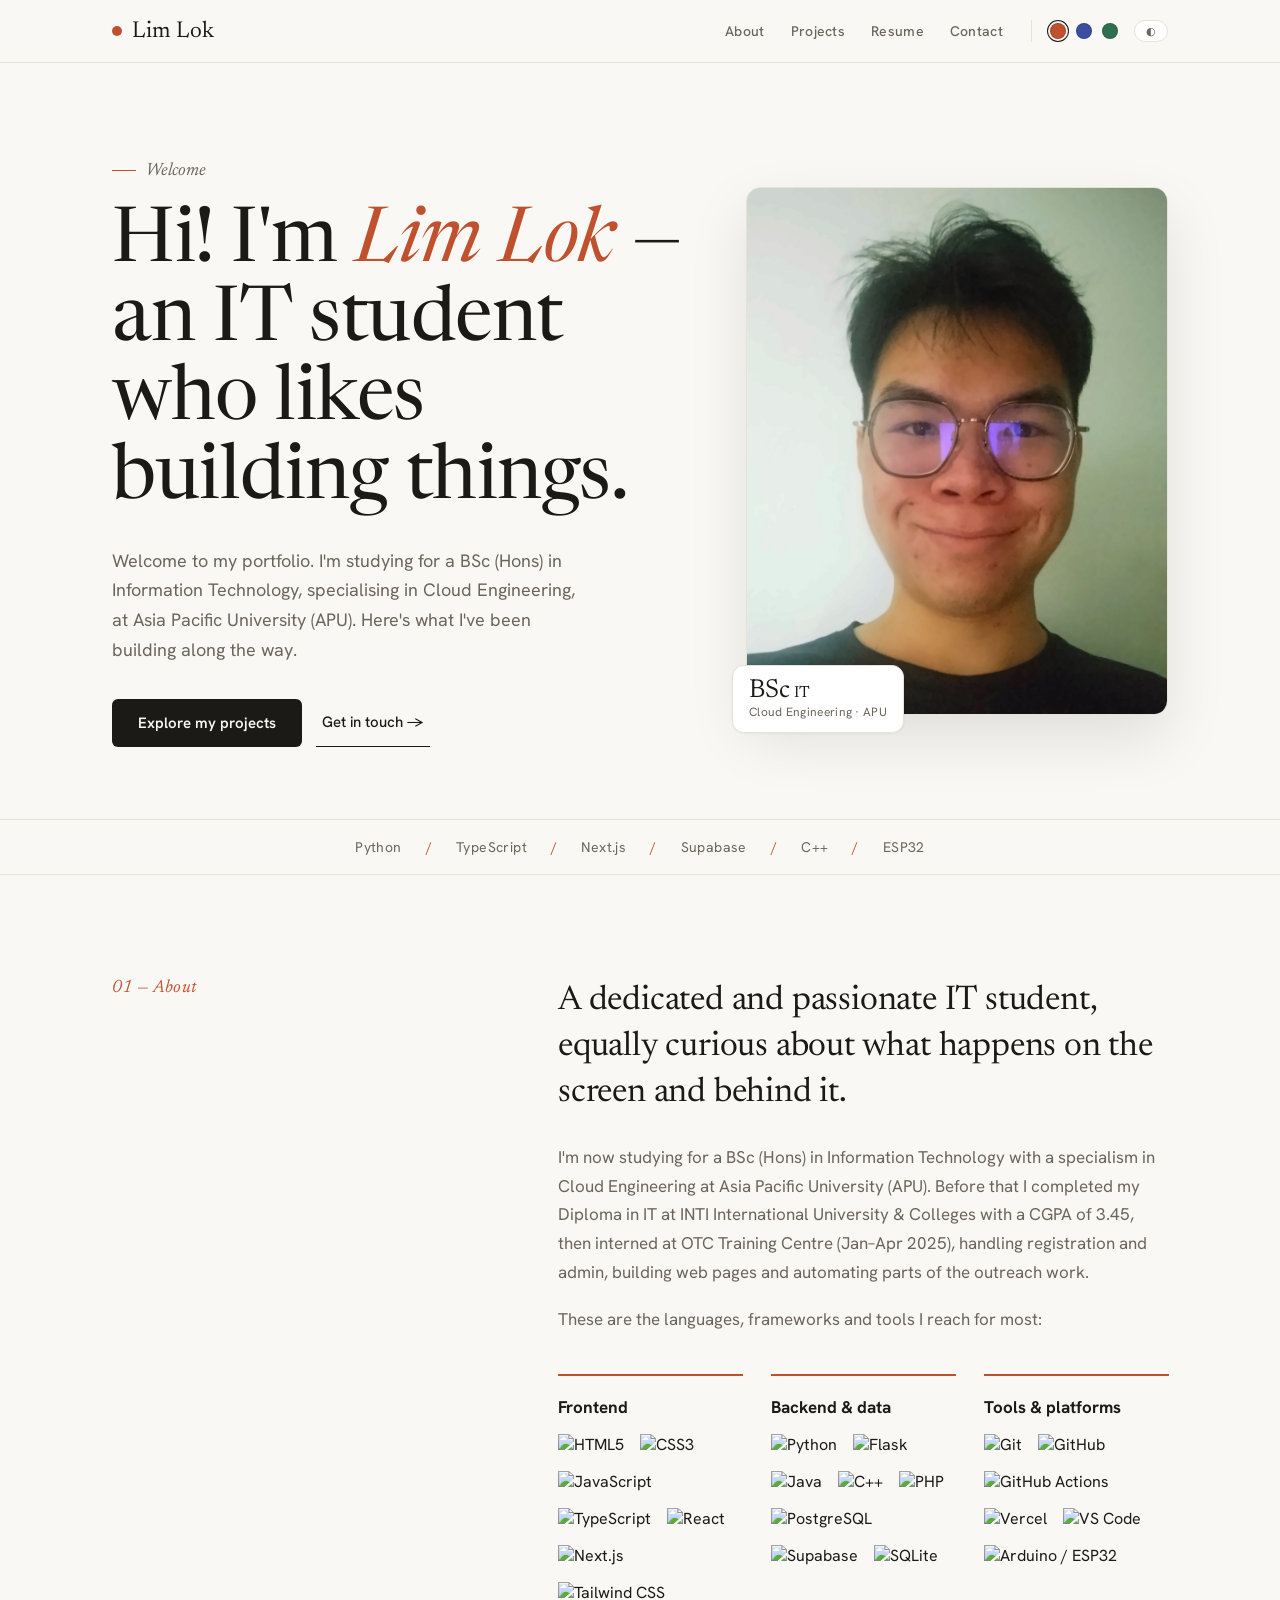
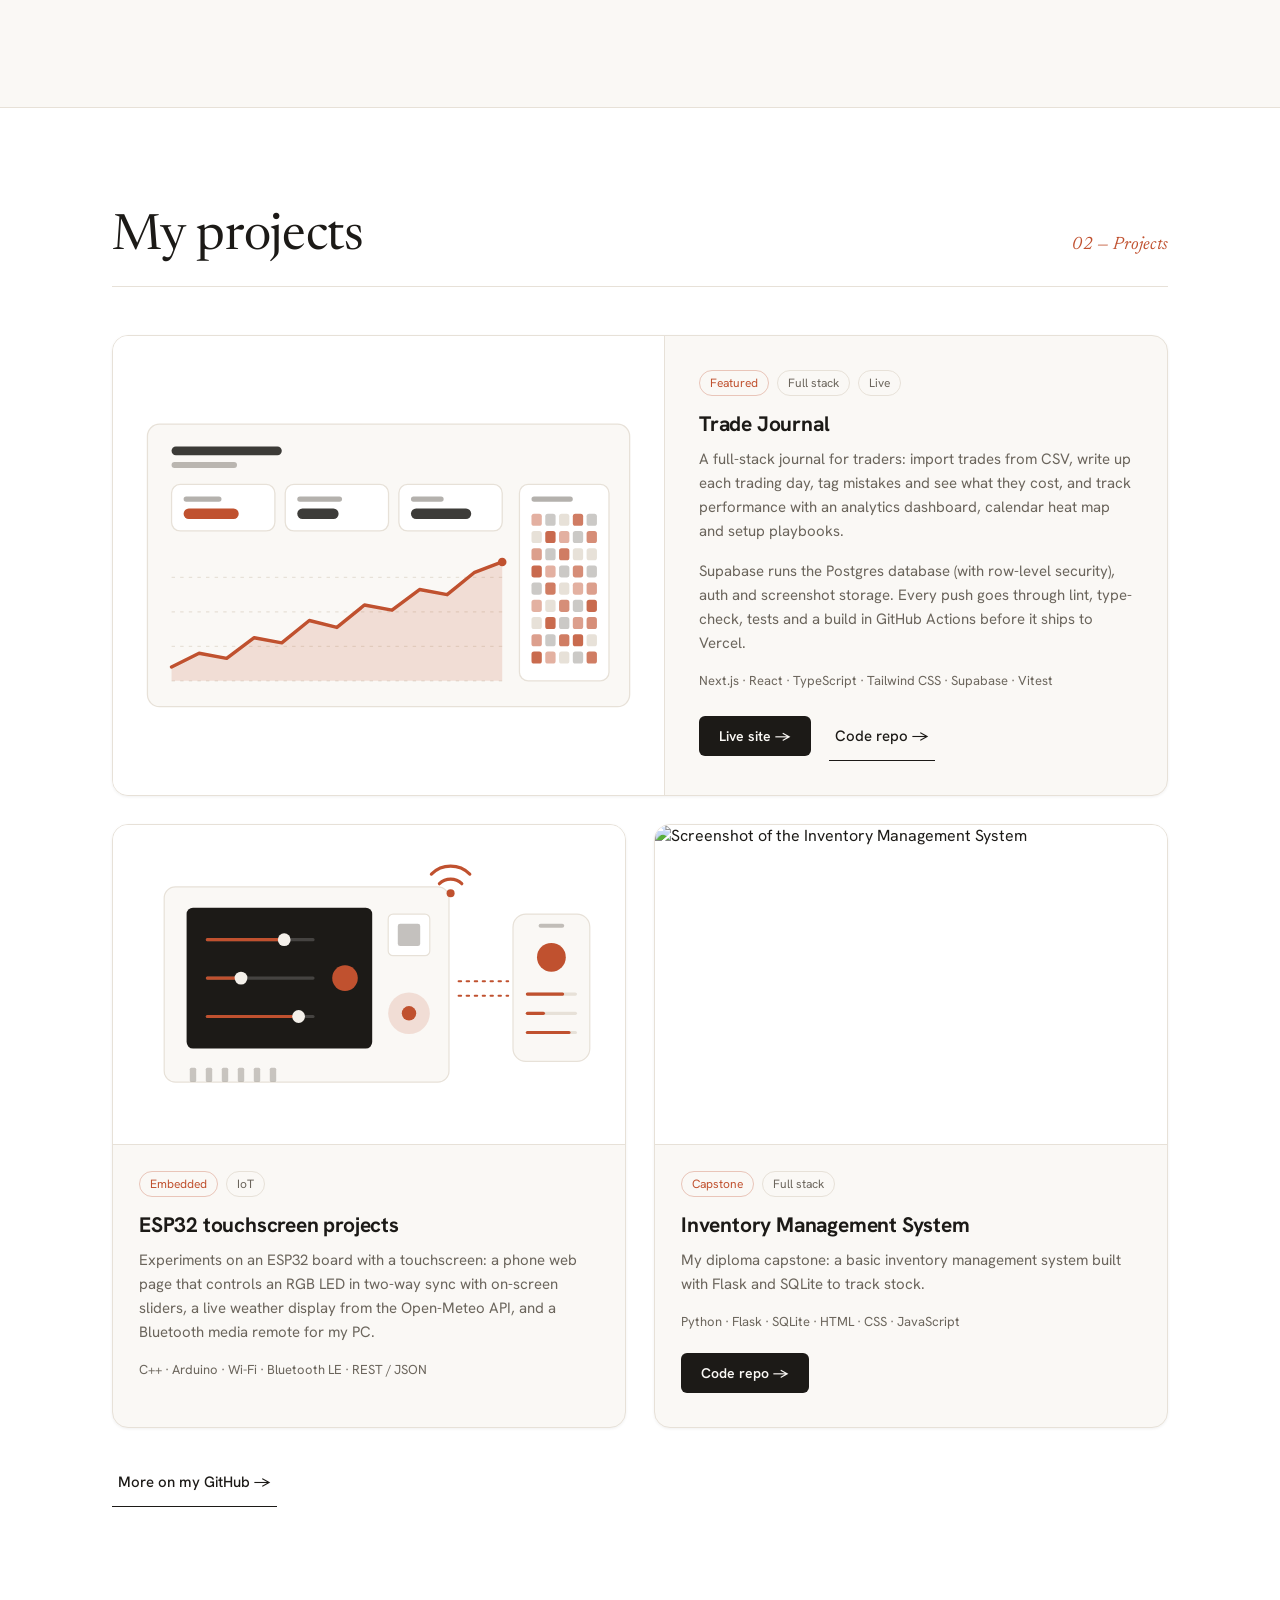
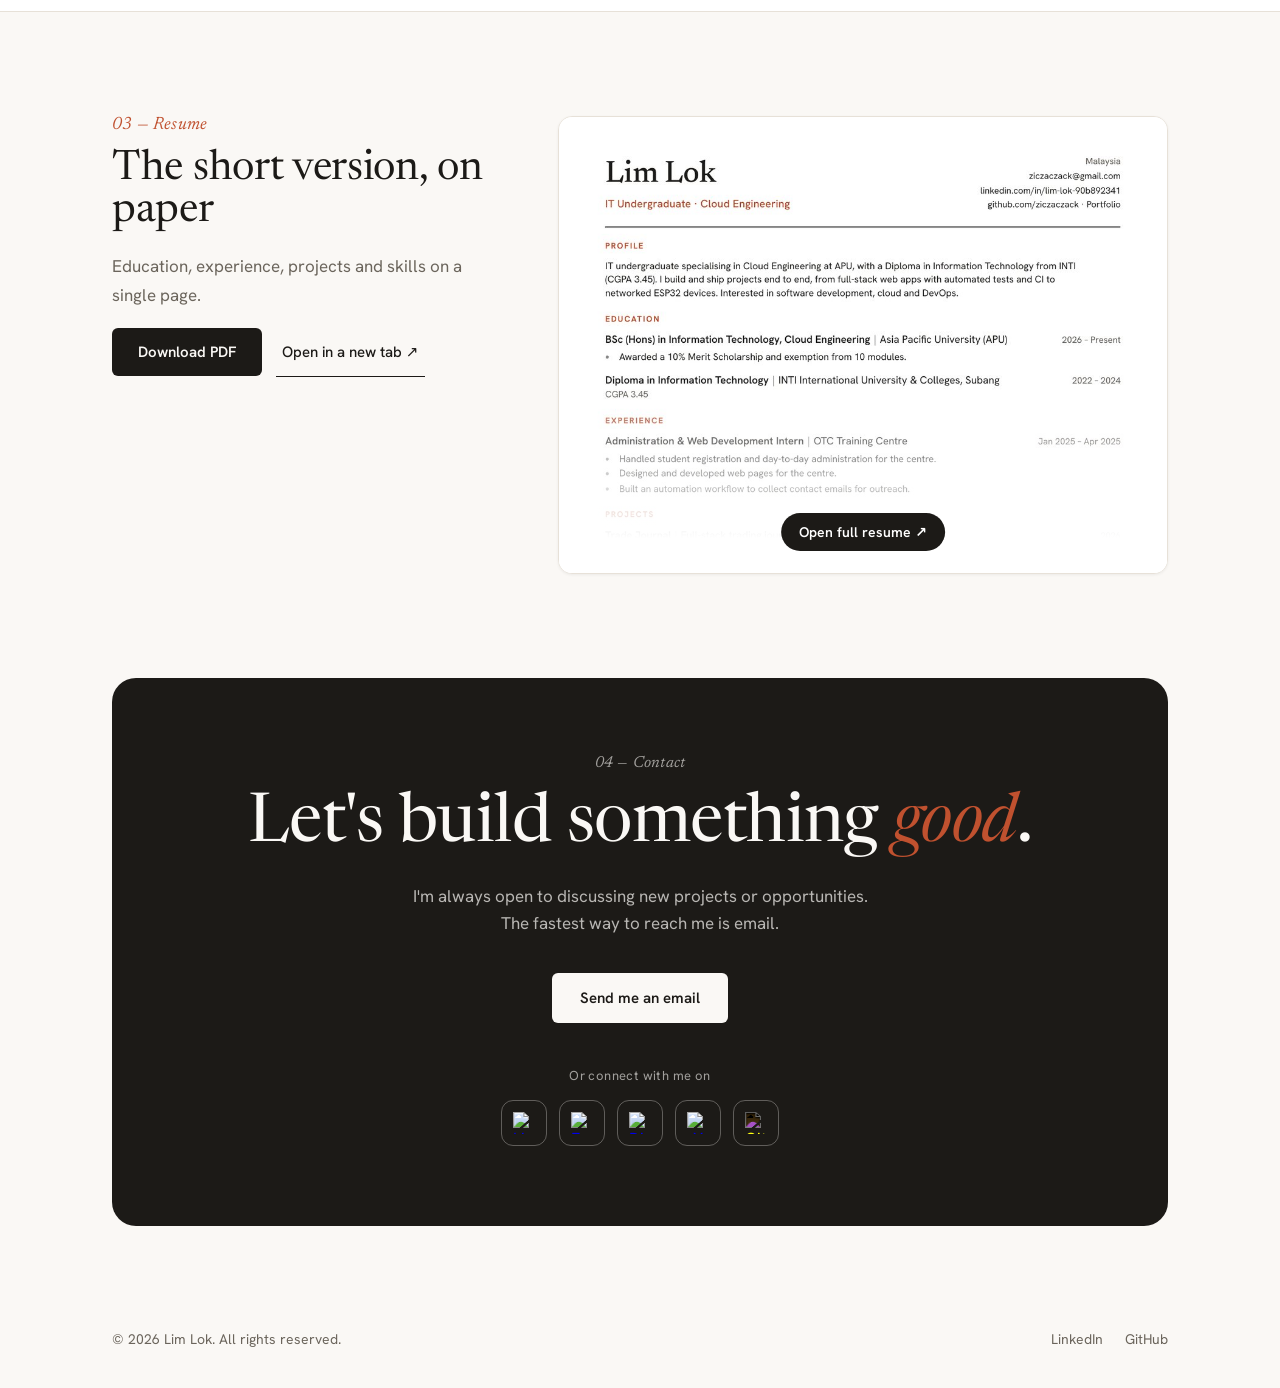
==== commit f195a470: "Add OTC Training Centre internship title and dates Co-Authored-By: Claude Opus 5.5 <noreply@anthropi" ====
--- a/index.html
+++ b/index.html
@@ -139,8 +139,8 @@
       <p class="prose">
         I'm now studying for a BSc (Hons) in Information Technology with a specialism in Cloud Engineering
         at Asia Pacific University (APU). Before that I completed my Diploma in IT at INTI International
-        University &amp; Colleges with a CGPA of 3.45, and worked at OTC Training Centre handling registration
-        and admin, building web pages and automating parts of the outreach work.
+        University &amp; Colleges with a CGPA of 3.45, then interned at OTC Training Centre (Jan–Apr 2025),
+        handling registration and admin, building web pages and automating parts of the outreach work.
       </p>
       <p class="prose prose-last">
         These are the languages, frameworks and tools I reach for most:
